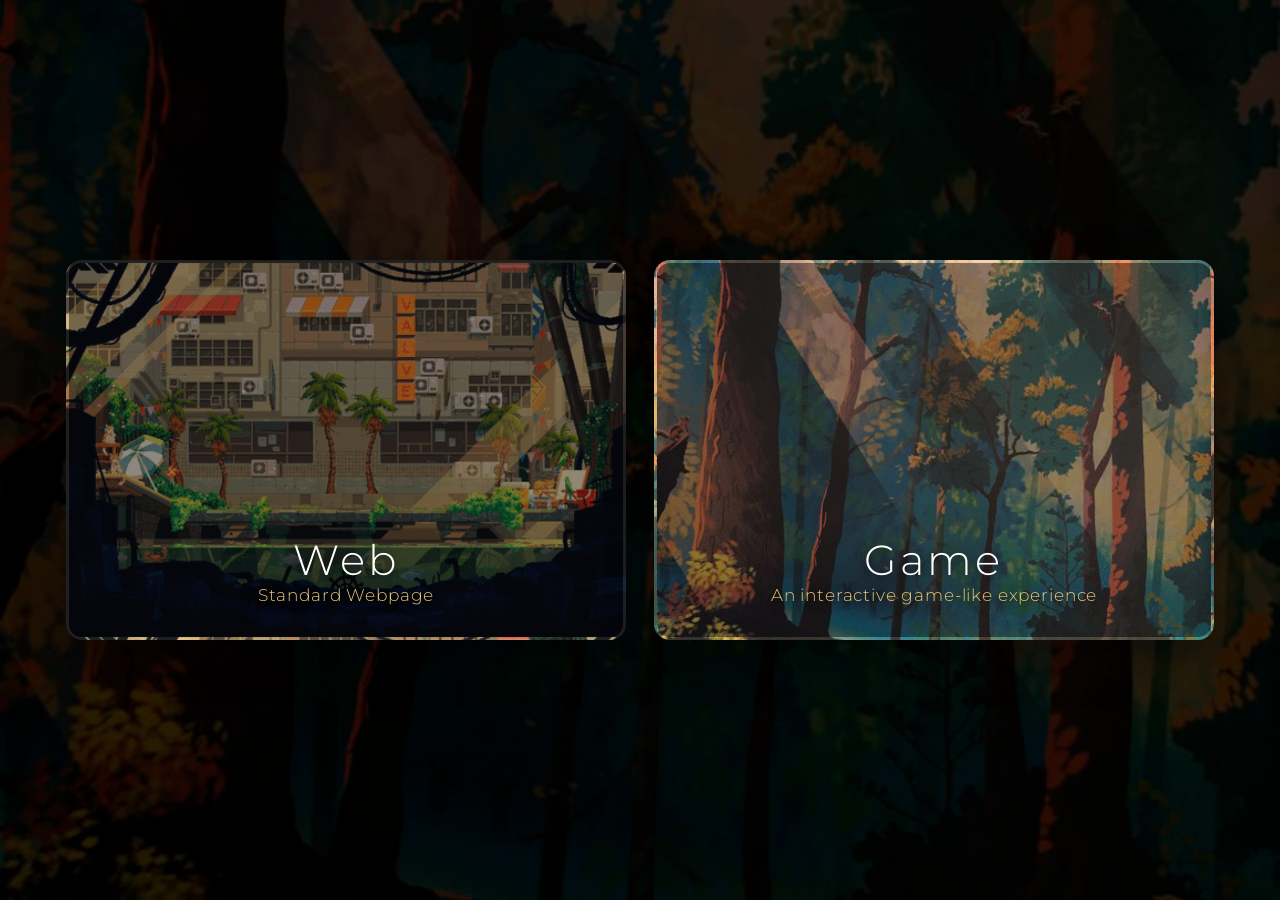
==== index.html @ b066741c "Polish pass: mouse parallax, elegant fonts, expanded skills, portfolio artworks, wide fullscreen gam" ====
<!DOCTYPE html>
<html lang="en">
<head>
	<meta charset="UTF-8" />
	<meta name="viewport" content="width=device-width, initial-scale=1">
	<title>Shoganai — Choose your experience</title>
	<meta name="description" content="Shoganai's portfolio. Choose your experience: classic web or interactive game." />
	<link rel="preconnect" href="https://fonts.googleapis.com">
	<link rel="preconnect" href="https://fonts.gstatic.com" crossorigin>
	<link href="https://fonts.googleapis.com/css2?family=Montserrat:ital,wght@0,100..900;1,100..900&display=swap" rel="stylesheet">
	<link rel="stylesheet" href="style.css">
</head>
<body>
	<section class="selection">
		<div class="row">
			<a class="nav-link" href="web/index.html" aria-label="Go to the web experience">
				<div class="column column-web">
					<h2 class="title">Web</h2>
					<p class="subtitle">Standard Webpage</p>
				</div>
			</a>
			<a class="nav-link" href="game/index.html" aria-label="Go to the game experience">
				<div class="column column-game">
					<h2 class="title">Game</h2>
					<p class="subtitle">An interactive game-like experience</p>
				</div>
			</a>
		</div>
	</section>
</body>
</html>
---- style.css ----
* {
    margin: 0;
    padding: 0;
    box-sizing: border-box;
    font-family: "Montserrat", sans-serif;
    font-optical-sizing: auto;
}

html,
body {
    min-height: 100%;
}

body {
    background: #171825 url('web/images/bg.png') no-repeat center center / cover fixed;
    color: #eef0ff;
}

/* ---------- Experience selector ---------- */
.selection {
    min-height: 100vh;
    display: flex;
    align-items: center;
    justify-content: center;
    padding: 1.5rem;
}

.selection .row {
    display: flex;
    flex-wrap: wrap;
    justify-content: center;
    gap: 1.75rem;
    max-width: 1200px;
    width: 100%;
}

.nav-link {
    text-decoration: none;
    display: block;
    flex: 1 1 320px;
    max-width: 560px;
}

.column {
    position: relative;
    width: 100%;
    min-height: 380px;
    border-radius: 16px;
    background-size: cover;
    background-position: center;
    display: flex;
    flex-direction: column;
    align-items: center;
    justify-content: flex-end;
    padding: 1.5rem 2rem 2rem;
    overflow: hidden;
    border: 3px solid rgba(255, 255, 255, 0.12);
    box-shadow: 0 18px 45px rgba(0, 0, 0, 0.45);
    transition: transform 0.35s ease, box-shadow 0.35s ease, border-color 0.35s ease;
}

.column::before {
    content: "";
    position: absolute;
    inset: 0;
    background: rgba(12, 14, 26, 0.45);
    transition: background 0.35s ease;
    pointer-events: none;
}

.column:hover {
    transform: translateY(-10px) scale(1.02);
    box-shadow: 0 28px 60px rgba(0, 0, 0, 0.65);
    border-color: rgba(255, 255, 255, 0.35);
}

.column:hover::before {
    background: rgba(12, 14, 26, 0.25);
}

/* Web card */
.row > .nav-link:nth-child(1) .column {
    background-image: url('web/images/bg1_0.png');
}

.row > .nav-link:nth-child(1) .column:hover {
    background-image: url('web/images/bg1_1.gif');
}

/* Game card */
.row > .nav-link:nth-child(2) .column {
    background-image: url('web/images/bg2_0.gif');
}

.row > .nav-link:nth-child(2) .column:hover {
    background-image: url('web/images/bg2_1.gif');
}

.title,
.subtitle {
    position: relative;
    z-index: 1;
    text-shadow: 0 3px 12px rgba(0, 0, 0, 0.75);
}

.title {
    font-size: 2.6rem;
    font-weight: 300;
    letter-spacing: 0.08em;
    color: #ffffff;
}

.subtitle {
    font-size: 1.05rem;
    font-weight: 300;
    letter-spacing: 0.05em;
    color: #f3d07c;
    opacity: 0.95;
}

@media screen and (max-width: 900px) {
    .column {
        min-height: 300px;
    }

    .title {
        font-size: 2rem;
    }
}
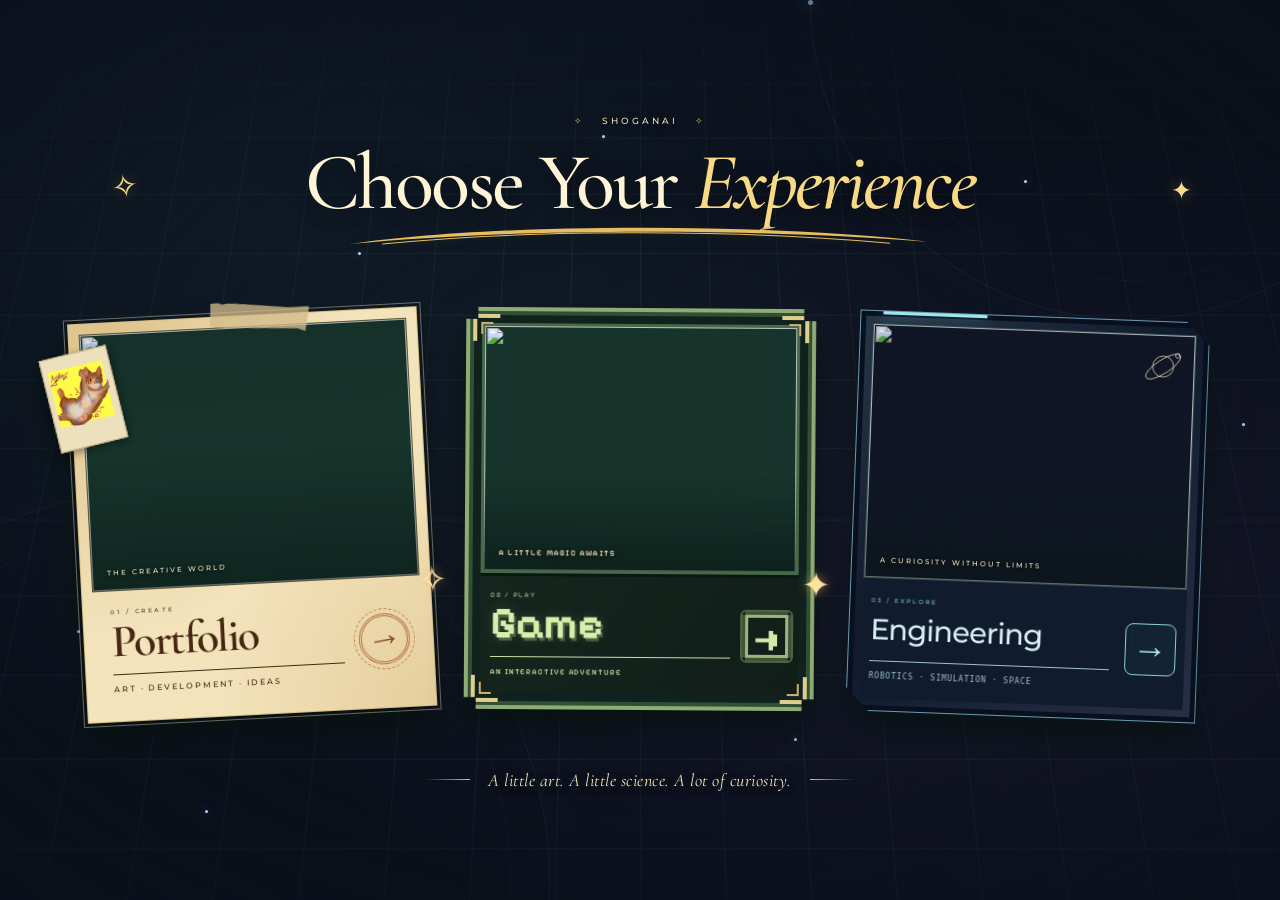
==== commit fc865080: "engineering and music added" ====
--- a/index.html
+++ b/index.html
@@ -1,31 +1,580 @@
-<!DOCTYPE html>
+<!doctype html>
+
 <html lang="en">
+
 <head>
-	<meta charset="UTF-8" />
-	<meta name="viewport" content="width=device-width, initial-scale=1">
-	<title>Shoganai — Choose your experience</title>
-	<meta name="description" content="Shoganai's portfolio. Choose your experience: classic web or interactive game." />
-	<link rel="preconnect" href="https://fonts.googleapis.com">
-	<link rel="preconnect" href="https://fonts.gstatic.com" crossorigin>
-	<link href="https://fonts.googleapis.com/css2?family=Montserrat:ital,wght@0,100..900;1,100..900&display=swap" rel="stylesheet">
-	<link rel="stylesheet" href="style.css">
+
+    <meta charset="utf-8">
+
+    <meta
+        name="viewport"
+        content="width=device-width, initial-scale=1"
+    >
+
+    <meta
+        name="theme-color"
+        content="#0b101b"
+    >
+
+    <title>
+        Shoganai — Choose Your Experience
+    </title>
+
+    <meta
+        name="description"
+        content="Three worlds, one creator. Explore María Soriano's art portfolio, play her interactive adventure, or discover engineering, robotics and space systems."
+    >
+
+
+    <!-- =====================================================
+         FONTS
+    ====================================================== -->
+
+    <link
+        rel="preconnect"
+        href="https://fonts.googleapis.com"
+    >
+
+    <link
+        rel="preconnect"
+        href="https://fonts.gstatic.com"
+        crossorigin
+    >
+
+    <link
+        href="https://fonts.googleapis.com/css2?family=Cormorant+Garamond:ital,wght@0,500;0,600;1,500;1,600&family=Montserrat:wght@400;500;600&family=Pixelify+Sans:wght@400;500;600;700&display=swap"
+        rel="stylesheet"
+    >
+
+
+    <!-- =====================================================
+         CSS
+    ====================================================== -->
+
+    <link
+        rel="stylesheet"
+        href="style.css"
+    >
+
 </head>
+
+
 <body>
-	<section class="selection">
-		<div class="row">
-			<a class="nav-link" href="web/index.html" aria-label="Go to the web experience">
-				<div class="column column-web">
-					<h2 class="title">Web</h2>
-					<p class="subtitle">Standard Webpage</p>
-				</div>
-			</a>
-			<a class="nav-link" href="game/index.html" aria-label="Go to the game experience">
-				<div class="column column-game">
-					<h2 class="title">Game</h2>
-					<p class="subtitle">An interactive game-like experience</p>
-				</div>
-			</a>
-		</div>
-	</section>
+
+
+    <main class="choice-page">
+
+
+        <!-- =================================================
+             TECH BACKGROUND
+        ================================================== -->
+
+        <div
+            class="tech-backdrop"
+            aria-hidden="true"
+        >
+
+            <div class="ambient-orbit orbit-one"></div>
+
+            <div class="ambient-orbit orbit-two"></div>
+
+
+            <div class="grid-signals">
+
+                <i></i>
+                <i></i>
+                <i></i>
+                <i></i>
+                <i></i>
+                <i></i>
+
+            </div>
+
+        </div>
+
+
+        <!-- =================================================
+             FIREFLIES
+        ================================================== -->
+
+        <div
+            class="fireflies"
+            aria-hidden="true"
+        >
+
+            <i></i>
+            <i></i>
+            <i></i>
+            <i></i>
+            <i></i>
+            <i></i>
+            <i></i>
+            <i></i>
+
+        </div>
+
+
+        <!-- =================================================
+             HEADER
+        ================================================== -->
+
+        <header class="choice-heading">
+
+
+            <p class="creator">
+
+                <span>✧</span>
+
+                SHOGANAI
+
+                <span>✧</span>
+
+            </p>
+
+
+            <h1>
+
+                Choose Your
+
+                <em>
+                    Experience
+                </em>
+
+            </h1>
+
+
+            <svg
+                class="title-flourish"
+                viewBox="0 0 760 32"
+                aria-hidden="true"
+            >
+
+                <path
+                    d="M8 27C176 1 530-2 748 24C506 5 196 8 8 27Z"
+                    fill="currentColor"
+                />
+
+                <path
+                    d="M50 27C225 9 492 7 700 26"
+                    fill="none"
+                    stroke="currentColor"
+                    stroke-width="1.3"
+                />
+
+            </svg>
+
+
+            <span
+                class="heading-star star-left"
+                aria-hidden="true"
+            >
+                ✧
+            </span>
+
+
+            <span
+                class="heading-star star-right"
+                aria-hidden="true"
+            >
+                ✦
+            </span>
+
+
+        </header>
+
+
+        <!-- =================================================
+             EXPERIENCES
+        ================================================== -->
+
+        <nav
+            class="experiences"
+            aria-label="Choose your experience"
+        >
+
+
+            <!-- =============================================
+                 PORTFOLIO
+            ============================================== -->
+
+            <a
+                class="experience portfolio-card"
+                href="web/index.html"
+                aria-labelledby="portfolio-title"
+                aria-describedby="portfolio-description"
+            >
+
+
+                <span
+                    class="tape"
+                    aria-hidden="true"
+                ></span>
+
+
+                <div class="card-frame">
+
+
+                    <div class="card-art">
+
+                        <img
+                            src="assets/landing/portfolio.png"
+                            width="960"
+                            height="540"
+                            alt=""
+                            fetchpriority="high"
+                            decoding="async"
+                        >
+
+                        <span
+                            class="art-label"
+                            aria-hidden="true"
+                        >
+                            THE CREATIVE WORLD
+                        </span>
+
+                    </div>
+
+
+                    <div class="card-caption">
+
+
+                        <div class="caption-copy">
+
+                            <span class="chapter">
+                                01 / CREATE
+                            </span>
+
+                            <h2 id="portfolio-title">
+                                Portfolio
+                            </h2>
+
+                            <p id="portfolio-description">
+                                Art · Development · Ideas
+                            </p>
+
+                        </div>
+
+
+                        <span
+                            class="card-arrow"
+                            aria-hidden="true"
+                        >
+                            →
+                        </span>
+
+
+                    </div>
+
+
+                </div>
+
+
+                <span
+                    class="postcard"
+                    aria-hidden="true"
+                >
+
+                    <img
+                        src="assets/landing/logo.png"
+                        alt=""
+                        width="80"
+                        height="80"
+                    >
+
+                </span>
+
+
+                <span
+                    class="card-sparkle"
+                    aria-hidden="true"
+                >
+                    ✧
+                </span>
+
+
+            </a>
+
+
+            <!-- =============================================
+                 GAME
+            ============================================== -->
+
+            <a
+                class="experience game-card"
+                href="game/index.html"
+                aria-labelledby="game-title"
+                aria-describedby="game-description"
+            >
+
+
+                <div class="card-frame">
+
+
+                    <div class="card-art">
+
+                        <img
+                            src="assets/landing/game.png"
+                            width="960"
+                            height="640"
+                            alt=""
+                            decoding="async"
+                        >
+
+                        <span
+                            class="art-label"
+                            aria-hidden="true"
+                        >
+                            A LITTLE MAGIC AWAITS
+                        </span>
+
+                    </div>
+
+
+                    <div class="card-caption">
+
+
+                        <div class="caption-copy">
+
+                            <span class="chapter">
+                                02 / PLAY
+                            </span>
+
+                            <h2 id="game-title">
+                                Game
+                            </h2>
+
+                            <p id="game-description">
+                                An interactive adventure
+                            </p>
+
+                        </div>
+
+
+                        <span
+                            class="card-arrow"
+                            aria-hidden="true"
+                        >
+                            →
+                        </span>
+
+
+                    </div>
+
+
+                    <i
+                        class="pixel-corner corner-tl"
+                        aria-hidden="true"
+                    ></i>
+
+                    <i
+                        class="pixel-corner corner-tr"
+                        aria-hidden="true"
+                    ></i>
+
+                    <i
+                        class="pixel-corner corner-bl"
+                        aria-hidden="true"
+                    ></i>
+
+                    <i
+                        class="pixel-corner corner-br"
+                        aria-hidden="true"
+                    ></i>
+
+
+                </div>
+
+
+                <span
+                    class="leaf-sprig sprig-top"
+                    aria-hidden="true"
+                >
+
+                    <i></i>
+                    <i></i>
+                    <i></i>
+                    <i></i>
+                    <i></i>
+
+                </span>
+
+
+                <span
+                    class="leaf-sprig sprig-bottom"
+                    aria-hidden="true"
+                >
+
+                    <i></i>
+                    <i></i>
+                    <i></i>
+
+                </span>
+
+
+                <span
+                    class="card-sparkle"
+                    aria-hidden="true"
+                >
+                    ✦
+                </span>
+
+
+            </a>
+
+
+            <!-- =============================================
+                 ENGINEERING
+            ============================================== -->
+
+            <a
+                class="experience engineering-card"
+                href="engineering/index.html"
+                aria-labelledby="engineering-title"
+                aria-describedby="engineering-description"
+            >
+
+
+                <div class="card-frame">
+
+
+                    <div class="card-art">
+
+
+                        <img
+                            src="assets/landing/engineering.png"
+                            width="960"
+                            height="640"
+                            alt=""
+                            decoding="async"
+                        >
+
+
+                        <span
+                            class="art-label"
+                            aria-hidden="true"
+                        >
+                            A CURIOSITY WITHOUT LIMITS
+                        </span>
+
+
+                        <svg
+                            class="orbit-emblem"
+                            viewBox="0 0 60 60"
+                            aria-hidden="true"
+                        >
+
+                            <circle
+                                cx="30"
+                                cy="30"
+                                r="14"
+                            />
+
+                            <ellipse
+                                cx="30"
+                                cy="30"
+                                rx="27"
+                                ry="9"
+                                transform="rotate(-35 30 30)"
+                            />
+
+                            <circle
+                                cx="49"
+                                cy="15"
+                                r="3"
+                            />
+
+                        </svg>
+
+
+                    </div>
+
+
+                    <div class="card-caption">
+
+
+                        <div class="caption-copy">
+
+                            <span class="chapter">
+                                03 / EXPLORE
+                            </span>
+
+                            <h2 id="engineering-title">
+                                Engineering
+                            </h2>
+
+                            <p id="engineering-description">
+                                Robotics · Simulation · Space
+                            </p>
+
+                        </div>
+
+
+                        <span
+                            class="card-arrow"
+                            aria-hidden="true"
+                        >
+                            →
+                        </span>
+
+
+                    </div>
+
+
+                </div>
+
+
+                <span
+                    class="engineering-pin"
+                    aria-hidden="true"
+                >
+                    ✧
+                </span>
+
+
+                <span
+                    class="card-sparkle"
+                    aria-hidden="true"
+                >
+                    ✦
+                </span>
+
+
+            </a>
+
+
+        </nav>
+
+
+        <!-- =================================================
+             FOOTER
+        ================================================== -->
+
+        <footer class="choice-footer">
+
+
+            <span
+                class="footer-line"
+                aria-hidden="true"
+            ></span>
+
+
+            <p>
+                A little art. A little science. A lot of curiosity.
+            </p>
+
+
+            <span
+                class="footer-line"
+                aria-hidden="true"
+            ></span>
+
+
+        </footer>
+
+
+    </main>
+
+
 </body>
+
 </html>
--- a/style.css
+++ b/style.css
@@ -1,129 +1,3544 @@
+/* =====================================================
+   SHOGANAI — LANDING PAGE
+===================================================== */
+
+
+/* =====================================================
+   VARIABLES
+===================================================== */
+
+:root {
+
+    color-scheme:
+        dark;
+
+    --ivory:
+        #fff4d6;
+
+    --gold:
+        #efd080;
+
+    --serif:
+        "Cormorant Garamond",
+        Georgia,
+        serif;
+
+    --sans:
+        "Montserrat",
+        Arial,
+        sans-serif;
+
+    --pixel:
+        "Pixelify Sans",
+        monospace;
+
+}
+
+
+/* =====================================================
+   RESET
+===================================================== */
+
 * {
-    margin: 0;
-    padding: 0;
-    box-sizing: border-box;
-    font-family: "Montserrat", sans-serif;
-    font-optical-sizing: auto;
-}
+    box-sizing:
+        border-box;
+}
+
 
 html,
 body {
-    min-height: 100%;
-}
+    margin:
+        0;
+
+    min-height:
+        100%;
+}
+
 
 body {
-    background: #171825 url('web/images/bg.png') no-repeat center center / cover fixed;
-    color: #eef0ff;
-}
-
-/* ---------- Experience selector ---------- */
-.selection {
-    min-height: 100vh;
-    display: flex;
-    align-items: center;
-    justify-content: center;
-    padding: 1.5rem;
-}
-
-.selection .row {
-    display: flex;
-    flex-wrap: wrap;
-    justify-content: center;
-    gap: 1.75rem;
-    max-width: 1200px;
-    width: 100%;
-}
-
-.nav-link {
-    text-decoration: none;
-    display: block;
-    flex: 1 1 320px;
-    max-width: 560px;
-}
-
-.column {
-    position: relative;
-    width: 100%;
-    min-height: 380px;
-    border-radius: 16px;
-    background-size: cover;
-    background-position: center;
-    display: flex;
-    flex-direction: column;
-    align-items: center;
-    justify-content: flex-end;
-    padding: 1.5rem 2rem 2rem;
-    overflow: hidden;
-    border: 3px solid rgba(255, 255, 255, 0.12);
-    box-shadow: 0 18px 45px rgba(0, 0, 0, 0.45);
-    transition: transform 0.35s ease, box-shadow 0.35s ease, border-color 0.35s ease;
-}
-
-.column::before {
-    content: "";
-    position: absolute;
-    inset: 0;
-    background: rgba(12, 14, 26, 0.45);
-    transition: background 0.35s ease;
-    pointer-events: none;
-}
-
-.column:hover {
-    transform: translateY(-10px) scale(1.02);
-    box-shadow: 0 28px 60px rgba(0, 0, 0, 0.65);
-    border-color: rgba(255, 255, 255, 0.35);
-}
-
-.column:hover::before {
-    background: rgba(12, 14, 26, 0.25);
-}
-
-/* Web card */
-.row > .nav-link:nth-child(1) .column {
-    background-image: url('web/images/bg1_0.png');
-}
-
-.row > .nav-link:nth-child(1) .column:hover {
-    background-image: url('web/images/bg1_1.gif');
-}
-
-/* Game card */
-.row > .nav-link:nth-child(2) .column {
-    background-image: url('web/images/bg2_0.gif');
-}
-
-.row > .nav-link:nth-child(2) .column:hover {
-    background-image: url('web/images/bg2_1.gif');
-}
-
-.title,
-.subtitle {
-    position: relative;
-    z-index: 1;
-    text-shadow: 0 3px 12px rgba(0, 0, 0, 0.75);
-}
-
-.title {
-    font-size: 2.6rem;
-    font-weight: 300;
-    letter-spacing: 0.08em;
-    color: #ffffff;
-}
-
-.subtitle {
-    font-size: 1.05rem;
-    font-weight: 300;
-    letter-spacing: 0.05em;
-    color: #f3d07c;
-    opacity: 0.95;
-}
-
-@media screen and (max-width: 900px) {
-    .column {
-        min-height: 300px;
-    }
-
-    .title {
-        font-size: 2rem;
-    }
+
+    color:
+        var(--ivory);
+
+    font-family:
+        var(--sans);
+
+    background:
+        #0b101b;
+
+}
+
+
+a {
+
+    color:
+        inherit;
+
+    text-decoration:
+        none;
+
+    -webkit-tap-highlight-color:
+        transparent;
+
+}
+
+
+/* =====================================================
+   MAIN PAGE
+===================================================== */
+
+.choice-page {
+
+    position:
+        relative;
+
+    min-height:
+        100svh;
+
+    isolation:
+        isolate;
+
+    overflow:
+        hidden;
+
+
+    display:
+        flex;
+
+    flex-direction:
+        column;
+
+    align-items:
+        center;
+
+    justify-content:
+        center;
+
+
+    padding:
+        36px
+        6vw
+        30px;
+
+}
+
+
+/* =====================================================
+   HEADING
+===================================================== */
+
+.choice-heading {
+
+    position:
+        relative;
+
+    width:
+        100%;
+
+    max-width:
+        1240px;
+
+
+    text-align:
+        center;
+
+
+    margin-bottom:
+        45px;
+
+
+    text-shadow:
+        0 3px 22px
+        #0005;
+
+}
+
+
+/* =====================================================
+   CREATOR
+===================================================== */
+
+.creator {
+
+    font-size:
+        9px;
+
+    font-weight:
+        500;
+
+    letter-spacing:
+        3px;
+
+
+    color:
+        #efdeb3;
+
+
+    margin:
+        0
+        0
+        15px;
+
+}
+
+
+.creator span {
+
+    display:
+        inline-block;
+
+
+    padding-inline:
+        12px;
+
+
+    color:
+        #e6b65c;
+
+}
+
+
+/* =====================================================
+   MAIN TITLE
+===================================================== */
+
+h1 {
+
+    font:
+        500
+        clamp(
+            48px,
+            6.3vw,
+            100px
+        )
+        / 1.03
+        var(--serif);
+
+
+    letter-spacing:
+        -2.6px;
+
+
+    margin:
+        0;
+
+}
+
+
+h1 em {
+
+    font-weight:
+        500;
+
+
+    color:
+        #f8d984;
+
+}
+
+
+/* =====================================================
+   TITLE FLOURISH
+===================================================== */
+
+.title-flourish {
+
+    display:
+        block;
+
+
+    width:
+        min(
+            630px,
+            67%
+        );
+
+
+    height:
+        25px;
+
+
+    margin:
+        -1px
+        auto
+        5px;
+
+
+    color:
+        #e8bc62;
+
+
+    filter:
+        drop-shadow(
+            0 2px 3px
+            #15201c
+        );
+
+}
+
+
+/* =====================================================
+   HEADING STARS
+===================================================== */
+
+.heading-star {
+
+    position:
+        absolute;
+
+
+    color:
+        #f8dc8d;
+
+
+    text-shadow:
+        0 0 15px
+        #e2b34666;
+
+}
+
+
+.star-left {
+
+    left:
+        3%;
+
+    top:
+        37%;
+
+
+    font-size:
+        32px;
+
+
+    transform:
+        rotate(-12deg);
+
+}
+
+
+.star-right {
+
+    right:
+        1%;
+
+    top:
+        43%;
+
+
+    font-size:
+        25px;
+
+}
+
+
+/* =====================================================
+   EXPERIENCES GRID
+===================================================== */
+
+.experiences {
+
+    width:
+        100%;
+
+    max-width:
+        1350px;
+
+
+    display:
+        grid;
+
+
+    grid-template-columns:
+        repeat(
+            3,
+            minmax(0, 1fr)
+        );
+
+
+    gap:
+        clamp(
+            25px,
+            3vw,
+            48px
+        );
+
+
+    align-items:
+        center;
+
+
+    padding:
+        12px
+        0
+        22px;
+
+}
+
+
+/* =====================================================
+   GENERIC EXPERIENCE CARD
+===================================================== */
+
+.experience {
+
+    position:
+        relative;
+
+
+    display:
+        block;
+
+
+    min-width:
+        0;
+
+
+    filter:
+        drop-shadow(
+            0 17px 16px
+            #06110ed9
+        );
+
+
+    transition:
+        transform .35s ease,
+        filter .35s ease;
+
+}
+
+
+.card-frame {
+
+    position:
+        relative;
+
+
+    padding:
+        10px;
+
+}
+
+
+.card-art {
+
+    position:
+        relative;
+
+
+    overflow:
+        hidden;
+
+
+    aspect-ratio:
+        1.27;
+
+
+    background:
+        #17352c;
+
+}
+
+
+.card-art > img {
+
+    display:
+        block;
+
+
+    width:
+        100%;
+
+    height:
+        100%;
+
+
+    object-fit:
+        cover;
+
+
+    transition:
+        transform
+        .7s
+        cubic-bezier(
+            .2,
+            .65,
+            .3,
+            1
+        ),
+
+        filter
+        .4s;
+
+}
+
+
+.card-art::after {
+
+    content:
+        "";
+
+
+    position:
+        absolute;
+
+
+    inset:
+        0;
+
+
+    pointer-events:
+        none;
+
+
+    background:
+        linear-gradient(
+            180deg,
+            #06121420,
+            transparent 45%,
+            #08151380
+        );
+
+}
+
+
+/* =====================================================
+   IMAGE LABEL
+===================================================== */
+
+.art-label {
+
+    position:
+        absolute;
+
+
+    bottom:
+        13px;
+
+    left:
+        15px;
+
+
+    z-index:
+        1;
+
+
+    color:
+        #fff1ca;
+
+
+    font:
+        500
+        7px
+        var(--sans);
+
+
+    letter-spacing:
+        2px;
+
+
+    text-shadow:
+        0 1px 4px
+        #000;
+
+}
+
+
+/* =====================================================
+   CARD CAPTION
+===================================================== */
+
+.card-caption {
+
+    min-height:
+        120px;
+
+
+    display:
+        flex;
+
+
+    align-items:
+        center;
+
+    justify-content:
+        space-between;
+
+
+    gap:
+        8px;
+
+
+    padding:
+        16px
+        13px
+        14px;
+
+}
+
+
+.caption-copy {
+
+    flex:
+        1;
+
+
+    min-width:
+        0;
+
+}
+
+
+.chapter {
+
+    display:
+        block;
+
+
+    font-size:
+        6px;
+
+
+    font-weight:
+        600;
+
+
+    letter-spacing:
+        2.5px;
+
+
+    opacity:
+        .72;
+
+
+    margin-bottom:
+        2px;
+
+}
+
+
+h2 {
+
+    font:
+        600
+        clamp(
+            34px,
+            3.6vw,
+            57px
+        )
+        / 1.03
+        var(--serif);
+
+
+    letter-spacing:
+        -1.6px;
+
+
+    margin:
+        0
+        0
+        9px;
+
+}
+
+
+.card-caption p {
+
+    margin:
+        0;
+
+
+    padding-top:
+        9px;
+
+
+    border-top:
+        1px solid
+        currentColor;
+
+
+    font-size:
+        clamp(
+            6px,
+            .59vw,
+            9px
+        );
+
+
+    font-weight:
+        500;
+
+
+    letter-spacing:
+        1.9px;
+
+
+    line-height:
+        1.6;
+
+
+    text-transform:
+        uppercase;
+
+}
+
+
+/* =====================================================
+   ARROW
+===================================================== */
+
+.card-arrow {
+
+    flex-shrink:
+        0;
+
+
+    width:
+        clamp(
+            38px,
+            4vw,
+            59px
+        );
+
+
+    height:
+        clamp(
+            38px,
+            4vw,
+            59px
+        );
+
+
+    display:
+        grid;
+
+
+    place-items:
+        center;
+
+
+    border:
+        1px solid
+        currentColor;
+
+
+    border-radius:
+        50%;
+
+
+    font:
+        400
+        35px
+        / 1
+        Georgia,
+        serif;
+
+
+    margin-left:
+        7px;
+
+
+    transition:
+        transform .3s ease,
+        background .3s ease;
+
+}
+
+
+/* =====================================================
+   PORTFOLIO CARD
+===================================================== */
+
+.portfolio-card {
+
+    color:
+        #462713;
+
+
+    transform:
+        rotate(-3deg)
+        translateY(4px);
+
+}
+
+
+.portfolio-card
+.card-frame {
+
+    background:
+
+        radial-gradient(
+            ellipse at 10% 5%,
+            #bc8e4166,
+            transparent 55%
+        ),
+
+        radial-gradient(
+            ellipse at 100% 100%,
+            #bc8e4140,
+            transparent 45%
+        ),
+
+        repeating-linear-gradient(
+            27deg,
+            #bd98640b 0 1px,
+            transparent 1px 4px
+        ),
+
+        #f4e4bc;
+
+
+    border:
+        1px solid
+        #d7bc83;
+
+
+    outline:
+        1px solid
+        #f8e8c266;
+
+
+    outline-offset:
+        3px;
+
+}
+
+
+.portfolio-card
+.card-art {
+
+    border:
+        1px solid
+        #a1804677;
+
+}
+
+
+.portfolio-card
+.card-caption {
+
+    padding-left:
+        17px;
+
+}
+
+
+.portfolio-card
+.card-arrow {
+
+    border:
+        3px double
+        #b6753f;
+
+
+    color:
+        #8b4f24;
+
+
+    outline:
+        1px dashed
+        #b57f4d;
+
+
+    outline-offset:
+        4px;
+
+
+    transform:
+        rotate(-8deg);
+
+}
+
+
+/* =====================================================
+   PORTFOLIO TAPE
+===================================================== */
+
+.tape {
+
+    position:
+        absolute;
+
+
+    width:
+        99px;
+
+
+    height:
+        25px;
+
+
+    top:
+        -10px;
+
+    left:
+        41%;
+
+
+    background:
+        #d4bc8ac2;
+
+
+    z-index:
+        2;
+
+
+    transform:
+        rotate(5deg);
+
+
+    clip-path:
+        polygon(
+            0 5%,
+            8% 0,
+            12% 7%,
+            18% 0,
+            80% 7%,
+            100% 0,
+            97% 100%,
+            89% 91%,
+            7% 100%,
+            0 91%
+        );
+
+
+    box-shadow:
+        0 2px 3px
+        #0002;
+
+}
+
+
+/* =====================================================
+   POSTCARD
+===================================================== */
+
+.postcard {
+
+    position:
+        absolute;
+
+
+    left:
+        -22px;
+
+    top:
+        28px;
+
+
+    width:
+        69px;
+
+    height:
+        95px;
+
+
+    padding:
+        5px
+        5px
+        15px;
+
+
+    background:
+        #ede0bd;
+
+
+    border:
+        1px solid
+        #c6b28c;
+
+
+    box-shadow:
+        2px 3px 8px
+        #0006;
+
+
+    transform:
+        rotate(-11deg);
+
+
+    z-index:
+        2;
+
+}
+
+
+.postcard img {
+
+    display:
+        block;
+
+
+    width:
+        100%;
+
+    height:
+        100%;
+
+
+    object-fit:
+        cover;
+
+}
+
+
+/* =====================================================
+   GENERIC SPARKLE
+===================================================== */
+
+.card-sparkle {
+
+    position:
+        absolute;
+
+
+    right:
+        -16px;
+
+    bottom:
+        105px;
+
+
+    color:
+        #ffe4a1;
+
+
+    font-size:
+        35px;
+
+
+    text-shadow:
+        0 0 12px
+        #e9b05faa;
+
+
+    pointer-events:
+        none;
+
+}
+
+
+/* =====================================================
+   GAME CARD
+===================================================== */
+
+.game-card {
+
+    color:
+        #c9dea0;
+
+
+    /*
+       Keeping Game more upright so the three cards
+       don't all have the same physical-paper feeling.
+    */
+
+    transform:
+        rotate(.4deg)
+        translateY(-2px);
+
+}
+
+
+.game-card
+.card-frame {
+
+    padding:
+        12px;
+
+
+    border:
+        4px solid
+        #8fac74;
+
+
+    outline:
+        none;
+
+
+    background:
+        #10221e;
+
+
+    box-shadow:
+
+        inset
+        0 0 0 4px
+        #304f35,
+
+        0 0 0 4px
+        #0b1513;
+
+
+    clip-path:
+        polygon(
+            0 12px,
+            12px 12px,
+            12px 0,
+
+            calc(100% - 12px) 0,
+            calc(100% - 12px) 12px,
+
+            100% 12px,
+
+            100% calc(100% - 12px),
+
+            calc(100% - 12px)
+            calc(100% - 12px),
+
+            calc(100% - 12px)
+            100%,
+
+            12px 100%,
+
+            12px calc(100% - 12px),
+
+            0 calc(100% - 12px)
+        );
+
+}
+
+
+.game-card
+.card-art {
+
+    border:
+        3px solid
+        #466947;
+
+
+    box-shadow:
+        0 3px
+        #0b1713;
+
+}
+
+
+.game-card
+.card-art::after {
+
+    background:
+
+        repeating-linear-gradient(
+            transparent 0 3px,
+            #07130e17 3px 4px
+        ),
+
+        linear-gradient(
+            transparent 60%,
+            #08151399
+        );
+
+}
+
+
+.game-card
+.card-caption {
+
+    padding-inline:
+        10px;
+
+
+    background:
+        linear-gradient(
+            120deg,
+            #15261e,
+            #111d19
+        );
+
+}
+
+
+/* =====================================================
+   GAME — NEW FONT
+===================================================== */
+
+.game-card h2 {
+
+    font-family:
+        var(--pixel);
+
+
+    font-size:
+        clamp(
+            31px,
+            3.45vw,
+            49px
+        );
+
+
+    font-weight:
+        600;
+
+
+    line-height:
+        1;
+
+
+    letter-spacing:
+        -.8px;
+
+
+    color:
+        #d8efac;
+
+
+    text-shadow:
+        2px 3px 0
+        #486344,
+
+        0 0 12px
+        #8fac7440;
+
+
+    margin:
+        2px
+        0
+        10px;
+
+}
+
+
+.game-card
+.chapter {
+
+    font-family:
+        var(--pixel);
+
+
+    font-size:
+        7px;
+
+
+    font-weight:
+        600;
+
+
+    letter-spacing:
+        1.7px;
+
+}
+
+
+.game-card
+.card-caption p {
+
+    font-family:
+        var(--pixel);
+
+
+    font-size:
+        clamp(
+            7px,
+            .62vw,
+            9px
+        );
+
+
+    font-weight:
+        500;
+
+
+    letter-spacing:
+        .9px;
+
+
+    line-height:
+        1.45;
+
+}
+
+
+.game-card
+.art-label {
+
+    font-family:
+        var(--pixel);
+
+
+    font-size:
+        8px;
+
+
+    font-weight:
+        500;
+
+
+    letter-spacing:
+        1.2px;
+
+}
+
+
+/* =====================================================
+   GAME ARROW
+===================================================== */
+
+.game-card
+.card-arrow {
+
+    width:
+        43px;
+
+    height:
+        43px;
+
+
+    border-radius:
+        1px;
+
+
+    border:
+        3px solid
+        #9bb678;
+
+
+    outline:
+        2px solid
+        #4a6540;
+
+
+    outline-offset:
+        3px;
+
+
+    box-shadow:
+
+        4px 0
+        #9bb67855,
+
+        -4px 0
+        #9bb67855,
+
+        0 4px
+        #9bb67855,
+
+        0 -4px
+        #9bb67855;
+
+
+    color:
+        #d4e9a9;
+
+
+    font-size:
+        0;
+
+}
+
+
+.game-card
+.card-arrow::after {
+
+    content:
+        "";
+
+
+    width:
+        22px;
+
+
+    height:
+        20px;
+
+
+    background:
+        #d4e9a9;
+
+
+    clip-path:
+        polygon(
+            0 40%,
+            60% 40%,
+            60% 0,
+            80% 0,
+            80% 20%,
+            100% 20%,
+            100% 80%,
+            80% 80%,
+            80% 100%,
+            60% 100%,
+            60% 60%,
+            0 60%
+        );
+
+}
+
+
+/* =====================================================
+   PIXEL CORNERS
+===================================================== */
+
+.pixel-corner {
+
+    position:
+        absolute;
+
+
+    width:
+        27px;
+
+    height:
+        27px;
+
+
+    border-top:
+        4px solid
+        #e0cf8c;
+
+
+    border-left:
+        4px solid
+        #e0cf8c;
+
+
+    pointer-events:
+        none;
+
+}
+
+
+.pixel-corner::after {
+
+    content:
+        "";
+
+
+    position:
+        absolute;
+
+
+    top:
+        4px;
+
+    left:
+        4px;
+
+
+    width:
+        10px;
+
+    height:
+        10px;
+
+
+    border-top:
+        2px solid
+        #d0af72;
+
+
+    border-left:
+        2px solid
+        #d0af72;
+
+}
+
+
+.corner-tl {
+
+    top:
+        3px;
+
+    left:
+        3px;
+
+}
+
+
+.corner-tr {
+
+    top:
+        3px;
+
+    right:
+        3px;
+
+
+    transform:
+        rotate(90deg);
+
+}
+
+
+.corner-bl {
+
+    bottom:
+        3px;
+
+    left:
+        3px;
+
+
+    transform:
+        rotate(-90deg);
+
+}
+
+
+.corner-br {
+
+    bottom:
+        3px;
+
+    right:
+        3px;
+
+
+    transform:
+        rotate(180deg);
+
+}
+
+
+/* =====================================================
+   GAME DECORATIVE SPRIGS
+===================================================== */
+
+.game-card
+.leaf-sprig {
+
+    display:
+        none;
+
+}
+
+
+/* =====================================================
+   ENGINEERING CARD
+===================================================== */
+
+.engineering-card {
+
+    color:
+        #a9d4ec;
+
+
+    /*
+       Slight rotation opposite Portfolio.
+       Portfolio = -3deg
+       Engineering = +2.2deg
+    */
+
+    transform:
+        rotate(2.2deg)
+        translateY(5px);
+
+}
+
+
+.engineering-card
+.card-frame {
+
+    position:
+        relative;
+
+
+    padding:
+        12px;
+
+
+    border:
+        1px solid
+        #6a99b0;
+
+
+    outline:
+        none;
+
+
+    background:
+        linear-gradient(
+            135deg,
+            #273747,
+            #101a2d 45%,
+            #283045
+        );
+
+
+    clip-path:
+        polygon(
+            0 0,
+
+            calc(100% - 23px) 0,
+
+            100% 23px,
+
+            100% 100%,
+
+            23px 100%,
+
+            0 calc(100% - 23px)
+        );
+
+
+    box-shadow:
+        inset
+        0 0 0 5px
+        #080f1f;
+
+}
+
+
+/* subtle top technical light */
+
+.engineering-card
+.card-frame::before {
+
+    content:
+        "";
+
+
+    position:
+        absolute;
+
+
+    top:
+        0;
+
+    left:
+        22px;
+
+
+    height:
+        3px;
+
+
+    width:
+        30%;
+
+
+    background:
+        #9be8ee;
+
+
+    box-shadow:
+        0 0 13px
+        #7bd4ee88;
+
+
+    z-index:
+        2;
+
+}
+
+
+/* =====================================================
+   ENGINEERING IMAGE
+===================================================== */
+
+.engineering-card
+.card-art {
+
+    background:
+        #111627;
+
+
+    border:
+        1px solid
+        #7abdc34d;
+
+}
+
+
+/* scan effect */
+
+.engineering-card
+.card-art::before {
+
+    content:
+        "";
+
+
+    position:
+        absolute;
+
+
+    inset:
+        -40% 0 auto;
+
+
+    height:
+        35%;
+
+
+    z-index:
+        2;
+
+
+    pointer-events:
+        none;
+
+
+    background:
+        linear-gradient(
+            transparent,
+            #b6f4ff0b,
+            #b6f4ff38
+        );
+
+
+    border-bottom:
+        1px solid
+        #b6f4ff77;
+
+
+    animation:
+        panel-scan
+        9s
+        ease-in-out
+        infinite;
+
+}
+
+
+/* =====================================================
+   ENGINEERING CAPTION
+===================================================== */
+
+.engineering-card
+.card-caption {
+
+    background:
+
+        repeating-linear-gradient(
+            90deg,
+            #97c9d605 0 1px,
+            transparent 1px 18px
+        ),
+
+        #101b2d;
+
+
+    padding-inline:
+        9px;
+
+}
+
+
+.engineering-card h2 {
+
+    font:
+        500
+        clamp(
+            21px,
+            2.3vw,
+            35px
+        )
+        / 1.25
+        var(--sans);
+
+
+    letter-spacing:
+        -1px;
+
+
+    color:
+        #d8eff6;
+
+
+    margin-block:
+        7px
+        12px;
+
+}
+
+
+.engineering-card
+.chapter {
+
+    color:
+        #8cdde2;
+
+
+    letter-spacing:
+        2px;
+
+}
+
+
+.engineering-card
+.card-caption p {
+
+    color:
+        #a0bed4;
+
+
+    font-family:
+        monospace;
+
+
+    font-size:
+        8px;
+
+
+    letter-spacing:
+        .8px;
+
+}
+
+
+/* =====================================================
+   ENGINEERING ARROW
+===================================================== */
+
+.engineering-card
+.card-arrow {
+
+    border-radius:
+        8px;
+
+
+    border-color:
+        #87d1dc;
+
+
+    outline:
+        none;
+
+
+    color:
+        #abeef2;
+
+
+    background:
+        #72d3e20a;
+
+}
+
+
+/* =====================================================
+   ORBIT EMBLEM
+===================================================== */
+
+.orbit-emblem {
+
+    position:
+        absolute;
+
+
+    width:
+        45px;
+
+    height:
+        45px;
+
+
+    top:
+        9px;
+
+    right:
+        9px;
+
+
+    z-index:
+        1;
+
+
+    fill:
+        none;
+
+
+    stroke:
+        #fff2cc;
+
+
+    stroke-width:
+        .9;
+
+
+    filter:
+        drop-shadow(
+            0 1px 4px
+            #1b142f
+        );
+
+}
+
+
+/* Hide old Engineering decorations */
+
+.engineering-card
+.engineering-pin,
+
+.engineering-card
+.card-sparkle {
+
+    display:
+        none;
+
+}
+
+
+/* =====================================================
+   ENGINEERING SCAN
+===================================================== */
+
+@keyframes panel-scan {
+
+    0%,
+    20% {
+
+        transform:
+            translateY(0);
+
+        opacity:
+            0;
+
+    }
+
+
+    25% {
+
+        opacity:
+            .8;
+
+    }
+
+
+    75% {
+
+        transform:
+            translateY(430%);
+
+        opacity:
+            .5;
+
+    }
+
+
+    80%,
+    100% {
+
+        transform:
+            translateY(430%);
+
+        opacity:
+            0;
+
+    }
+
+}
+
+
+/* =====================================================
+   FOOTER
+===================================================== */
+
+.choice-footer {
+
+    display:
+        flex;
+
+
+    align-items:
+        center;
+
+    justify-content:
+        center;
+
+
+    gap:
+        18px;
+
+
+    margin-top:
+        34px;
+
+
+    text-align:
+        center;
+
+
+    color:
+        #f4e7bd;
+
+
+    text-shadow:
+        0 2px 8px
+        #102014;
+
+}
+
+
+.choice-footer p {
+
+    margin:
+        0;
+
+
+    font:
+        italic
+        18px
+        var(--serif);
+
+
+    letter-spacing:
+        .5px;
+
+}
+
+
+.footer-line {
+
+    width:
+        45px;
+
+
+    height:
+        1px;
+
+
+    background:
+        linear-gradient(
+            90deg,
+            transparent,
+            #dbc082
+        );
+
+}
+
+
+.footer-line:last-child {
+
+    transform:
+        rotate(180deg);
+
+}
+
+
+/* =====================================================
+   FOCUS
+===================================================== */
+
+.experience:focus-visible {
+
+    outline:
+        3px solid
+        #ffe8a0;
+
+
+    outline-offset:
+        12px;
+
+}
+
+
+/* =====================================================
+   HOVER
+===================================================== */
+
+@media (hover: hover) {
+
+
+    .portfolio-card:hover {
+
+        transform:
+            rotate(-1deg)
+            translateY(-12px);
+
+
+        filter:
+            drop-shadow(
+                0 25px 20px
+                #06110ee6
+            );
+
+
+        z-index:
+            3;
+
+    }
+
+
+    .game-card:hover {
+
+        transform:
+            rotate(0deg)
+            translateY(-12px);
+
+
+        filter:
+            drop-shadow(
+                0 25px 20px
+                #06110ee6
+            );
+
+
+        z-index:
+            3;
+
+    }
+
+
+    .engineering-card:hover {
+
+        transform:
+            rotate(.7deg)
+            translateY(-12px);
+
+
+        filter:
+            drop-shadow(
+                0 20px 20px
+                #589bcb35
+            );
+
+
+        z-index:
+            3;
+
+    }
+
+
+    .experience:hover
+    .card-art > img {
+
+        transform:
+            scale(1.045);
+
+
+        filter:
+            saturate(1.08);
+
+    }
+
+
+    .experience:hover
+    .card-arrow {
+
+        transform:
+            translateX(3px);
+
+
+        background:
+            #d9bf7f15;
+
+    }
+
+}
+
+
+/* =====================================================
+   FIREFLIES
+===================================================== */
+
+.fireflies {
+
+    position:
+        absolute;
+
+
+    inset:
+        0;
+
+
+    pointer-events:
+        none;
+
+
+    z-index:
+        -1;
+
+}
+
+
+.fireflies i {
+
+    position:
+        absolute;
+
+
+    width:
+        3px;
+
+    height:
+        3px;
+
+
+    background:
+        #b2d5ff;
+
+
+    border-radius:
+        50%;
+
+
+    box-shadow:
+        0 0 8px
+        #99baf988;
+
+
+    left:
+        6%;
+
+    top:
+        70%;
+
+
+    animation:
+        drift
+        4s
+        ease-in-out
+        infinite
+        alternate;
+
+}
+
+
+.fireflies i:nth-child(2) {
+
+    left:
+        28%;
+
+    top:
+        28%;
+
+    animation-delay:
+        -3s;
+
+}
+
+
+.fireflies i:nth-child(3) {
+
+    left:
+        90%;
+
+    top:
+        68%;
+
+    animation-delay:
+        -4s;
+
+}
+
+
+.fireflies i:nth-child(4) {
+
+    left:
+        62%;
+
+    top:
+        82%;
+
+    animation-delay:
+        -1s;
+
+}
+
+
+.fireflies i:nth-child(5) {
+
+    left:
+        80%;
+
+    top:
+        20%;
+
+    animation-delay:
+        -5s;
+
+}
+
+
+.fireflies i:nth-child(6) {
+
+    left:
+        16%;
+
+    top:
+        90%;
+
+    animation-delay:
+        -2s;
+
+}
+
+
+.fireflies i:nth-child(7) {
+
+    left:
+        47%;
+
+    top:
+        15%;
+
+    animation-delay:
+        -6s;
+
+}
+
+
+.fireflies i:nth-child(8) {
+
+    left:
+        97%;
+
+    top:
+        47%;
+
+    animation-delay:
+        -4s;
+
+}
+
+
+@keyframes drift {
+
+    from {
+
+        opacity:
+            .25;
+
+
+        transform:
+            translate(
+                0,
+                0
+            );
+
+    }
+
+
+    to {
+
+        opacity:
+            .9;
+
+
+        transform:
+            translate(
+                9px,
+                -22px
+            );
+
+    }
+
+}
+
+
+/* =====================================================
+   TECH BACKDROP
+===================================================== */
+
+.tech-backdrop {
+
+    position:
+        absolute;
+
+
+    inset:
+        0;
+
+
+    z-index:
+        -2;
+
+
+    overflow:
+        hidden;
+
+
+    background:
+
+        radial-gradient(
+            ellipse at 18% 25%,
+            #32687924,
+            transparent 55%
+        ),
+
+        radial-gradient(
+            ellipse at 85% 65%,
+            #66429a22,
+            transparent 55%
+        ),
+
+        #0b101b;
+
+}
+
+
+.tech-backdrop::before {
+
+    content:
+        "";
+
+
+    position:
+        absolute;
+
+
+    inset:
+        -64px;
+
+
+    background-image:
+
+        linear-gradient(
+            #88bddb12 1px,
+            transparent 1px
+        ),
+
+        linear-gradient(
+            90deg,
+            #88bddb12 1px,
+            transparent 1px
+        );
+
+
+    background-size:
+        64px
+        64px;
+
+
+    transform:
+        perspective(900px)
+        rotateX(18deg)
+        scale(1.15);
+
+
+    mask-image:
+        linear-gradient(
+            transparent,
+            #000 20%,
+            #000 75%,
+            transparent
+        );
+
+
+    -webkit-mask-image:
+        linear-gradient(
+            transparent,
+            #000 20%,
+            #000 75%,
+            transparent
+        );
+
+
+    animation:
+        grid-drift
+        24s
+        linear
+        infinite;
+
+}
+
+
+.tech-backdrop::after {
+
+    content:
+        "";
+
+
+    position:
+        absolute;
+
+
+    inset:
+        0;
+
+
+    background:
+        radial-gradient(
+            ellipse at center,
+            transparent 30%,
+            #0b101baa
+        );
+
+}
+
+
+@keyframes grid-drift {
+
+    from {
+
+        translate:
+            0 0;
+
+    }
+
+
+    to {
+
+        translate:
+            0 64px;
+
+    }
+
+}
+
+
+/* =====================================================
+   AMBIENT ORBITS
+===================================================== */
+
+.ambient-orbit {
+
+    position:
+        absolute;
+
+
+    width:
+        640px;
+
+    height:
+        640px;
+
+
+    border:
+        1px solid
+        #88c4ea18;
+
+
+    border-radius:
+        50%;
+
+
+    box-shadow:
+        0 0 70px
+        #659de508;
+
+
+    animation:
+        orbit-turn
+        70s
+        linear
+        infinite;
+
+}
+
+
+.ambient-orbit::before {
+
+    content:
+        "";
+
+
+    position:
+        absolute;
+
+
+    inset:
+        38px;
+
+
+    border:
+        1px dashed
+        #b2a4ec17;
+
+
+    border-radius:
+        50%;
+
+}
+
+
+.ambient-orbit::after {
+
+    content:
+        "";
+
+
+    position:
+        absolute;
+
+
+    top:
+        50%;
+
+    left:
+        -3px;
+
+
+    width:
+        5px;
+
+    height:
+        5px;
+
+
+    background:
+        #9cc6eb;
+
+
+    border-radius:
+        50%;
+
+
+    box-shadow:
+        0 0 15px
+        #9dcfff;
+
+}
+
+
+.orbit-one {
+
+    top:
+        -320px;
+
+    right:
+        -170px;
+
+}
+
+
+.orbit-two {
+
+    bottom:
+        -370px;
+
+    left:
+        -230px;
+
+
+    width:
+        780px;
+
+    height:
+        780px;
+
+
+    animation-direction:
+        reverse;
+
+
+    animation-duration:
+        95s;
+
+}
+
+
+@keyframes orbit-turn {
+
+    to {
+
+        transform:
+            rotate(360deg);
+
+    }
+
+}
+
+
+/* =====================================================
+   GRID SIGNALS
+===================================================== */
+
+.grid-signals {
+
+    position:
+        absolute;
+
+
+    inset:
+        0;
+
+}
+
+
+.grid-signals i {
+
+    position:
+        absolute;
+
+
+    left:
+        -180px;
+
+    top:
+        17%;
+
+
+    height:
+        1px;
+
+
+    width:
+        160px;
+
+
+    background:
+        linear-gradient(
+            90deg,
+            transparent,
+            #9adcf080
+        );
+
+
+    animation:
+        signal-travel
+        16s
+        linear
+        infinite;
+
+}
+
+
+.grid-signals i::after {
+
+    content:
+        "";
+
+
+    position:
+        absolute;
+
+
+    right:
+        0;
+
+    top:
+        -2px;
+
+
+    width:
+        4px;
+
+    height:
+        4px;
+
+
+    background:
+        #a8dbed;
+
+
+    box-shadow:
+        0 0 10px
+        #8ad8fa;
+
+}
+
+
+.grid-signals i:nth-child(2) {
+
+    top:
+        35%;
+
+
+    animation-delay:
+        -7s;
+
+
+    animation-duration:
+        23s;
+
+}
+
+
+.grid-signals i:nth-child(3) {
+
+    top:
+        76%;
+
+
+    animation-delay:
+        -3s;
+
+
+    animation-duration:
+        19s;
+
+}
+
+
+.grid-signals i:nth-child(4) {
+
+    top:
+        91%;
+
+
+    animation-delay:
+        -11s;
+
+}
+
+
+.grid-signals i:nth-child(5) {
+
+    top:
+        7%;
+
+
+    animation-delay:
+        -4s;
+
+
+    animation-duration:
+        28s;
+
+}
+
+
+.grid-signals i:nth-child(6) {
+
+    top:
+        58%;
+
+
+    animation-delay:
+        -15s;
+
+
+    animation-duration:
+        31s;
+
+}
+
+
+@keyframes signal-travel {
+
+    0% {
+
+        transform:
+            translateX(0);
+
+
+        opacity:
+            0;
+
+    }
+
+
+    8%,
+    85% {
+
+        opacity:
+            .65;
+
+    }
+
+
+    100% {
+
+        transform:
+            translateX(
+                calc(
+                    100vw + 360px
+                )
+            );
+
+
+        opacity:
+            0;
+
+    }
+
+}
+
+
+/* =====================================================
+   LARGE DESKTOP
+===================================================== */
+
+@media (min-width: 1600px) {
+
+    .choice-heading {
+
+        margin-bottom:
+            66px;
+
+    }
+
+
+    .experiences {
+
+        max-width:
+            1460px;
+
+    }
+
+
+    .card-caption {
+
+        min-height:
+            136px;
+
+    }
+
+
+    .choice-footer {
+
+        margin-top:
+            45px;
+
+    }
+
+}
+
+
+/* =====================================================
+   MEDIUM DESKTOP / TABLET LANDSCAPE
+===================================================== */
+
+@media
+(max-width: 1100px)
+and
+(min-width: 801px) {
+
+
+    .choice-page {
+
+        padding-inline:
+            4vw;
+
+    }
+
+
+    .experiences {
+
+        gap:
+            24px;
+
+    }
+
+
+    .card-frame {
+
+        padding:
+            7px;
+
+    }
+
+
+    .game-card
+    .card-frame,
+
+    .engineering-card
+    .card-frame {
+
+        padding:
+            9px;
+
+    }
+
+
+    .card-caption {
+
+        padding-inline:
+            7px;
+
+
+        min-height:
+            105px;
+
+    }
+
+
+    .card-arrow {
+
+        width:
+            31px;
+
+        height:
+            31px;
+
+
+        font-size:
+            27px;
+
+
+        margin-left:
+            2px;
+
+    }
+
+
+    .game-card
+    .card-arrow {
+
+        width:
+            31px;
+
+        height:
+            31px;
+
+    }
+
+
+    .game-card h2 {
+
+        font-size:
+            clamp(
+                27px,
+                3vw,
+                38px
+            );
+
+    }
+
+
+    .engineering-card h2 {
+
+        font-size:
+            31px;
+
+    }
+
+
+    .chapter {
+
+        font-size:
+            5px;
+
+
+        letter-spacing:
+            2px;
+
+    }
+
+
+    .card-caption p {
+
+        letter-spacing:
+            .7px;
+
+    }
+
+
+    .portfolio-card
+    .card-caption {
+
+        padding-left:
+            8px;
+
+    }
+
+
+    .postcard {
+
+        width:
+            53px;
+
+        height:
+            74px;
+
+
+        left:
+            -15px;
+
+    }
+
+
+    .art-label {
+
+        font-size:
+            6px;
+
+
+        letter-spacing:
+            1px;
+
+
+        left:
+            10px;
+
+    }
+
+}
+
+
+/* =====================================================
+   MOBILE / TABLET PORTRAIT
+===================================================== */
+
+@media (max-width: 800px) {
+
+
+    .choice-page {
+
+        padding:
+            37px
+            30px
+            32px;
+
+
+        justify-content:
+            flex-start;
+
+    }
+
+
+    .choice-heading {
+
+        margin-bottom:
+            28px;
+
+    }
+
+
+    .creator {
+
+        font-size:
+            7px;
+
+
+        letter-spacing:
+            2px;
+
+
+        margin-bottom:
+            18px;
+
+    }
+
+
+    .creator span {
+
+        padding-inline:
+            6px;
+
+    }
+
+
+    h1 {
+
+        font-size:
+            clamp(
+                48px,
+                8vw,
+                72px
+            );
+
+
+        letter-spacing:
+            -1.4px;
+
+    }
+
+
+    h1 em {
+
+        display:
+            block;
+
+    }
+
+
+    .title-flourish {
+
+        width:
+            80%;
+
+
+        margin-top:
+            1px;
+
+
+        height:
+            18px;
+
+    }
+
+
+    .star-left {
+
+        top:
+            26%;
+
+        left:
+            0;
+
+
+        font-size:
+            21px;
+
+    }
+
+
+    .star-right {
+
+        top:
+            44%;
+
+        right:
+            0;
+
+
+        font-size:
+            18px;
+
+    }
+
+
+    .experiences {
+
+        grid-template-columns:
+            1fr;
+
+
+        max-width:
+            440px;
+
+
+        gap:
+            44px;
+
+
+        padding-top:
+            12px;
+
+    }
+
+
+    .portfolio-card {
+
+        transform:
+            rotate(-2deg);
+
+    }
+
+
+    .game-card {
+
+        transform:
+            rotate(.5deg);
+
+    }
+
+
+    .engineering-card {
+
+        transform:
+            rotate(1.7deg);
+
+    }
+
+
+    .card-art {
+
+        aspect-ratio:
+            1.52;
+
+    }
+
+
+    .card-caption {
+
+        min-height:
+            116px;
+
+
+        padding-inline:
+            14px;
+
+    }
+
+
+    h2 {
+
+        font-size:
+            48px;
+
+    }
+
+
+    .game-card h2 {
+
+        font-size:
+            clamp(
+                36px,
+                10vw,
+                47px
+            );
+
+    }
+
+
+    .engineering-card h2 {
+
+        font-size:
+            42px;
+
+    }
+
+
+    .card-caption p {
+
+        font-size:
+            7px;
+
+
+        letter-spacing:
+            1.5px;
+
+    }
+
+
+    .game-card
+    .card-caption p {
+
+        font-size:
+            8px;
+
+
+        letter-spacing:
+            1px;
+
+    }
+
+
+    .engineering-card
+    .card-caption p {
+
+        letter-spacing:
+            .7px;
+
+    }
+
+
+    .chapter {
+
+        font-size:
+            6px;
+
+    }
+
+
+    .card-arrow {
+
+        width:
+            46px;
+
+        height:
+            46px;
+
+
+        font-size:
+            32px;
+
+    }
+
+
+    .game-card
+    .card-arrow {
+
+        width:
+            40px;
+
+        height:
+            40px;
+
+    }
+
+
+    .postcard {
+
+        left:
+            -13px;
+
+        top:
+            20px;
+
+
+        width:
+            57px;
+
+        height:
+            78px;
+
+    }
+
+
+    .card-sparkle {
+
+        right:
+            -14px;
+
+    }
+
+
+    .choice-footer {
+
+        margin-top:
+            13px;
+
+
+        gap:
+            10px;
+
+    }
+
+
+    .choice-footer p {
+
+        max-width:
+            260px;
+
+
+        font-size:
+            16px;
+
+
+        line-height:
+            1.4;
+
+    }
+
+
+    .footer-line {
+
+        width:
+            22px;
+
+    }
+
+
+    .ambient-orbit {
+
+        width:
+            420px;
+
+        height:
+            420px;
+
+    }
+
+
+    .orbit-two {
+
+        bottom:
+            -200px;
+
+    }
+
+
+    .grid-signals
+    i:nth-child(n+4) {
+
+        display:
+            none;
+
+    }
+
+}
+
+
+/* =====================================================
+   VERY SMALL MOBILE
+===================================================== */
+
+@media (max-width: 370px) {
+
+
+    .choice-page {
+
+        padding-inline:
+            22px;
+
+    }
+
+
+    .card-frame {
+
+        padding:
+            8px;
+
+    }
+
+
+    .card-caption {
+
+        padding-inline:
+            8px;
+
+    }
+
+
+    h2 {
+
+        font-size:
+            43px;
+
+    }
+
+
+    .game-card h2 {
+
+        font-size:
+            34px;
+
+    }
+
+
+    .engineering-card h2 {
+
+        font-size:
+            35px;
+
+    }
+
+
+    .card-arrow {
+
+        width:
+            34px;
+
+        height:
+            34px;
+
+
+        font-size:
+            28px;
+
+    }
+
+
+    .game-card
+    .card-arrow {
+
+        width:
+            34px;
+
+        height:
+            34px;
+
+    }
+
+
+    .card-caption p {
+
+        font-size:
+            6px;
+
+
+        letter-spacing:
+            1px;
+
+    }
+
+}
+
+
+/* =====================================================
+   REDUCED MOTION
+===================================================== */
+
+@media (prefers-reduced-motion: reduce) {
+
+
+    *,
+    *::before,
+    *::after {
+
+        animation:
+            none !important;
+
+
+        transition:
+            none !important;
+
+    }
+
+
+    .engineering-card
+    .card-art::before,
+
+    .grid-signals {
+
+        display:
+            none;
+
+    }
+
 }
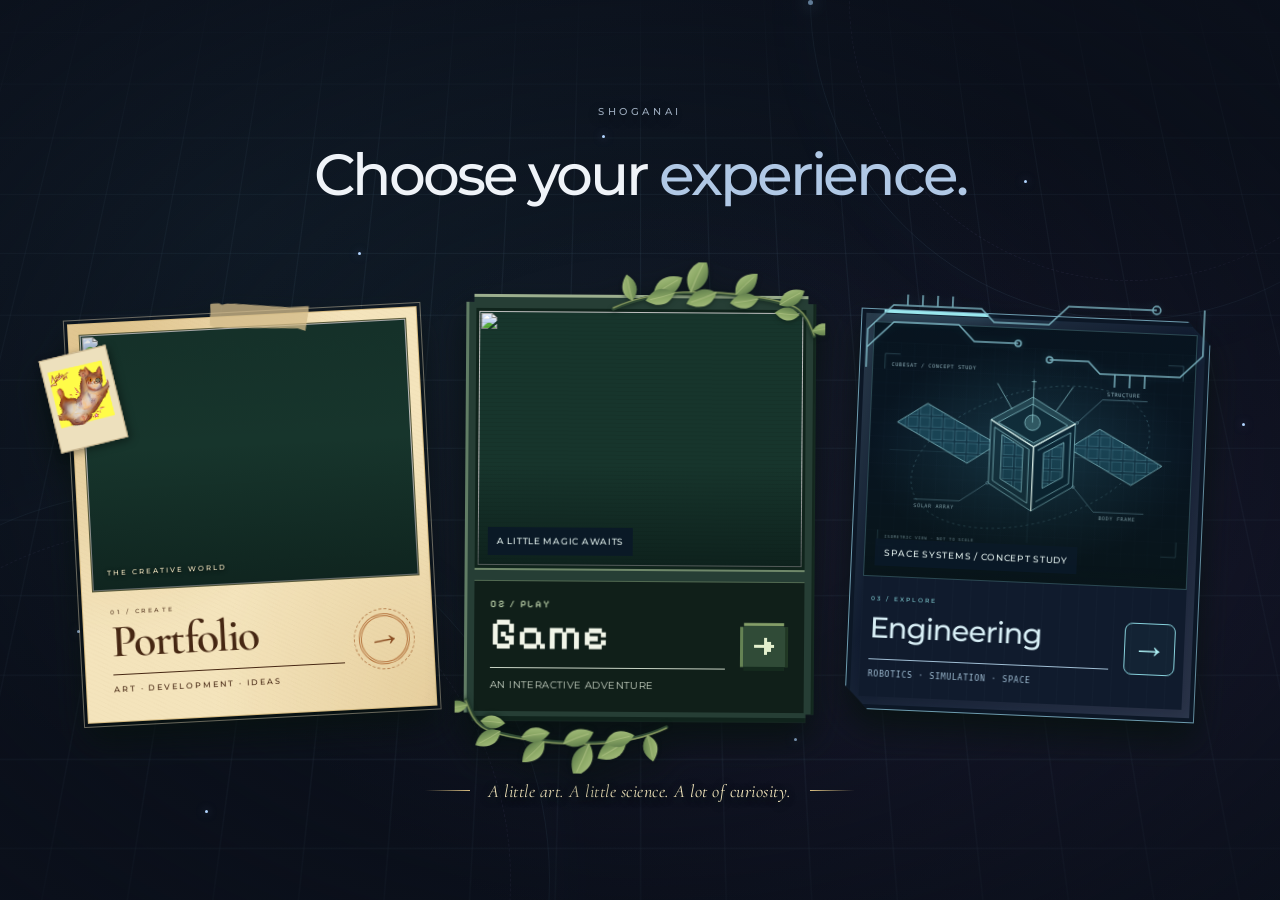
==== commit f08f128c: "Index updated" ====
--- a/index.html
+++ b/index.html
@@ -121,63 +121,19 @@
         <header class="choice-heading">
 
 
-            <p class="creator">
-
-                <span>✧</span>
-
-                SHOGANAI
-
-                <span>✧</span>
-
-            </p>
-
-
-            <h1>
-
-                Choose Your
-
-                <em>
-                    Experience
-                </em>
-
-            </h1>
-
-
-            <svg
-                class="title-flourish"
-                viewBox="0 0 760 32"
-                aria-hidden="true"
-            >
-
-                <path
-                    d="M8 27C176 1 530-2 748 24C506 5 196 8 8 27Z"
-                    fill="currentColor"
-                />
-
-                <path
-                    d="M50 27C225 9 492 7 700 26"
-                    fill="none"
-                    stroke="currentColor"
-                    stroke-width="1.3"
-                />
-
-            </svg>
-
-
-            <span
-                class="heading-star star-left"
-                aria-hidden="true"
-            >
-                ✧
-            </span>
-
-
-            <span
-                class="heading-star star-right"
-                aria-hidden="true"
-            >
-                ✦
-            </span>
+            <p class="creator">SHOGANAI</p>
+
+
+            <h1>Choose your <span class="heading-accent">experience.</span></h1>
+
+
+            
+
+
+            
+
+
+            
 
 
         </header>
@@ -284,12 +240,7 @@
                 </span>
 
 
-                <span
-                    class="card-sparkle"
-                    aria-hidden="true"
-                >
-                    ✧
-                </span>
+                
 
 
             </a>
@@ -354,69 +305,33 @@
                             class="card-arrow"
                             aria-hidden="true"
                         >
-                            →
-                        </span>
-
-
-                    </div>
-
-
-                    <i
-                        class="pixel-corner corner-tl"
-                        aria-hidden="true"
-                    ></i>
-
-                    <i
-                        class="pixel-corner corner-tr"
-                        aria-hidden="true"
-                    ></i>
-
-                    <i
-                        class="pixel-corner corner-bl"
-                        aria-hidden="true"
-                    ></i>
-
-                    <i
-                        class="pixel-corner corner-br"
-                        aria-hidden="true"
-                    ></i>
+                            <svg viewBox="0 0 24 24" focusable="false" aria-hidden="true" shape-rendering="crispEdges"><path d="M12 4h4v4h4v4h4v4h-4v4h-4v4h-4v-8H0v-4h12z" transform="translate(2 0) scale(.833333)" fill="currentColor"/></svg>
+                        </span>
+
+
+                    </div>
+
+
+                    
+
+                    
+
+                    
+
+                    
 
 
                 </div>
 
 
-                <span
-                    class="leaf-sprig sprig-top"
-                    aria-hidden="true"
-                >
-
-                    <i></i>
-                    <i></i>
-                    <i></i>
-                    <i></i>
-                    <i></i>
-
-                </span>
-
-
-                <span
-                    class="leaf-sprig sprig-bottom"
-                    aria-hidden="true"
-                >
-
-                    <i></i>
-                    <i></i>
-                    <i></i>
-
-                </span>
-
-
-                <span
-                    class="card-sparkle"
-                    aria-hidden="true"
-                >
-                    ✦
-                </span>
+                <span class="leaf-sprig sprig-top" aria-hidden="true"></span>
+                <span class="leaf-sprig sprig-bottom" aria-hidden="true"></span>
+
+
+                
+
+
+                
 
 
             </a>
@@ -441,7 +356,7 @@
 
 
                         <img
-                            src="assets/landing/engineering.png"
+                            src="assets/landing/cubesat-blueprint.svg"
                             width="960"
                             height="640"
                             alt=""
@@ -453,7 +368,7 @@
                             class="art-label"
                             aria-hidden="true"
                         >
-                            A CURIOSITY WITHOUT LIMITS
+                            SPACE SYSTEMS / CONCEPT STUDY
                         </span>
 
 
@@ -523,23 +438,20 @@
                 </div>
 
 
-                <span
-                    class="engineering-pin"
-                    aria-hidden="true"
-                >
-                    ✧
-                </span>
-
-
-                <span
-                    class="card-sparkle"
-                    aria-hidden="true"
-                >
-                    ✦
-                </span>
-
-
-            </a>
+                
+
+
+                
+
+
+                            <svg class="circuit-trim" viewBox="0 0 340 90" aria-hidden="true" focusable="false">
+                    <g fill="none" stroke="currentColor" stroke-width="1.5">
+                        <path d="M2 76V38L27 13H115L128 26H183L202 7H290M2 56L28 30H93L109 46H153M338 5V51L316 73H236L224 61H185"/>
+                        <circle cx="290" cy="7" r="4"/><circle cx="153" cy="46" r="3"/><circle cx="185" cy="61" r="3"/>
+                        <path d="M41 13V2M56 13V2M71 13V2M86 13V2M251 73V86M266 73V86M281 73V86"/>
+                    </g>
+                </svg>
+</a>
 
 
         </nav>
--- a/style.css
+++ b/style.css
@@ -3541,4 +3541,89 @@
 
     }
 
-}+}
+/* Refined heading and distinct frame details. */
+.choice-heading { margin-bottom: clamp(45px, 6vw, 80px); }
+.choice-heading .creator { color: #9baabc; font: 500 10px/1.5 var(--sans); letter-spacing: .36em; margin: 0 0 22px; }
+.choice-heading h1 { font-family: var(--sans); font-weight: 500; font-size: clamp(35px, 4.5vw, 66px); line-height: 1.17; letter-spacing: -.055em; color: #eff3f8; margin: 0; text-shadow: none; }
+.heading-accent { color: #b0c8e5; }
+.engineering-card { transform: rotate(2.5deg) translateY(5px); }
+.engineering-card .card-frame { border-color: #6d9caf; box-shadow: inset 0 0 0 4px #0c1726, inset 0 0 22px #86dbe514; }
+.circuit-trim { position: absolute; top: -17px; left: 0; width: 100%; height: 90px; color: #81bcc9; pointer-events: none; opacity: .9; filter: drop-shadow(0 0 4px #69d6ef30); }
+.engineering-card .orbit-emblem { stroke: #b1e7ef; }
+@media(hover:hover) { .engineering-card:hover { transform: rotate(.5deg) translateY(-10px); } }
+@media(max-width:800px) {
+    .choice-heading h1 { max-width: 560px; margin-inline: auto; font-size: clamp(35px,7vw,52px); }
+    .heading-accent { display: block; }
+    .engineering-card { transform: rotate(1.7deg); }
+    .circuit-trim { top: -14px; height: 75px; }
+    .game-card .leaf-sprig { width: 145px; }
+    .game-card .sprig-top { right: 4px; }
+}
+/* Game ? a pixel-cut cartridge with a recessed screen and a quiet label panel. */
+.game-card .card-frame {
+    padding: 14px 10px 10px;
+    border: 0;
+    outline: none;
+    background: #263e35;
+    box-shadow: inset 0 3px #9caf8e, inset 3px 0 #617d65,
+                inset -3px 0 #13271e, inset 0 -5px #10231c;
+    clip-path: polygon(0 8px, 8px 8px, 8px 0, calc(100% - 8px) 0,
+        calc(100% - 8px) 8px, 100% 8px, 100% calc(100% - 8px),
+        calc(100% - 8px) calc(100% - 8px), calc(100% - 8px) 100%,
+        8px 100%, 8px calc(100% - 8px), 0 calc(100% - 8px));
+}
+.game-card .card-art {
+    border: 3px solid #10241c;
+    box-shadow: 0 2px #6f886a;
+}
+.game-card .card-caption {
+    position: relative;
+    margin-top: 12px;
+    padding: 18px 16px;
+    background: #101f19;
+    border: 0;
+    box-shadow: inset 0 1px #526a52;
+}
+.game-card h2 {
+    color: #f1f5e8; font-size: clamp(38px, 3.5vw, 52px);
+    font-weight: 500; letter-spacing: 0; text-shadow: none;
+}
+.game-card .chapter { color: #afc49f; opacity: 1; font-size: 10px; }
+.game-card .card-caption p { color: #c9d4c5; font: 400 10px/1.6 var(--sans); letter-spacing: .04em; }
+.game-card .card-arrow {
+    flex: 0 0 48px; width: 48px; height: 48px;
+    display: grid; place-items: center;
+    color: #e3efcd; background: #304b37;
+    border: 0; border-radius: 0; outline: none;
+    box-shadow: inset 0 3px #859e68, inset 3px 0 #658354,
+                inset -3px 0 #203724, inset 0 -4px #152b1e;
+    clip-path: polygon(4px 0, calc(100% - 4px) 0, calc(100% - 4px) 4px,
+        100% 4px, 100% calc(100% - 4px), calc(100% - 4px) calc(100% - 4px),
+        calc(100% - 4px) 100%, 4px 100%, 4px calc(100% - 4px),
+        0 calc(100% - 4px), 0 4px, 4px 4px);
+}
+.game-card .card-arrow::after { content: none; }
+.game-card .card-arrow svg { width: 24px; height: 24px; transition: transform 160ms steps(2, end); }
+.game-card:is(:hover, :focus-visible) .card-arrow { background: #3e5b40; }
+.game-card:is(:hover, :focus-visible) .card-arrow svg { transform: translateX(2px); }
+.game-card .leaf-sprig {
+    display: block; position: absolute; z-index: 3;
+    width: 220px; height: 90px; border: 0; border-radius: 0;
+    background: url('assets/landing/ivy-sprig.svg') center / contain no-repeat;
+    image-rendering: auto; filter: drop-shadow(0 2px 2px #08170f80); pointer-events: none;
+}
+.game-card .sprig-top { top: -33px; right: -9px; left: auto; bottom: auto; transform: none; }
+.game-card .sprig-bottom { bottom: -52px; left: -9px; top: auto; right: auto; transform: rotate(180deg); }
+.game-card .art-label, .engineering-card .art-label {
+    color: #e4f2ef; background: #0a1927ed; padding: 7px 9px; left: 10px; bottom: 10px;
+    max-width: calc(100% - 20px); font: 500 9px/1.5 var(--sans); letter-spacing: .08em; text-shadow: none;
+}
+.engineering-card .card-art { background: #081521; }
+.engineering-card .card-art img { object-fit: contain; filter: none; }
+.engineering-card .orbit-emblem { display: none; }
+@media (max-width: 600px) {
+    .game-card .leaf-sprig { width: 176px; height: 72px; }
+    .game-card .sprig-top { top: -26px; right: -7px; }
+    .game-card .sprig-bottom { bottom: -42px; left: -7px; }
+}
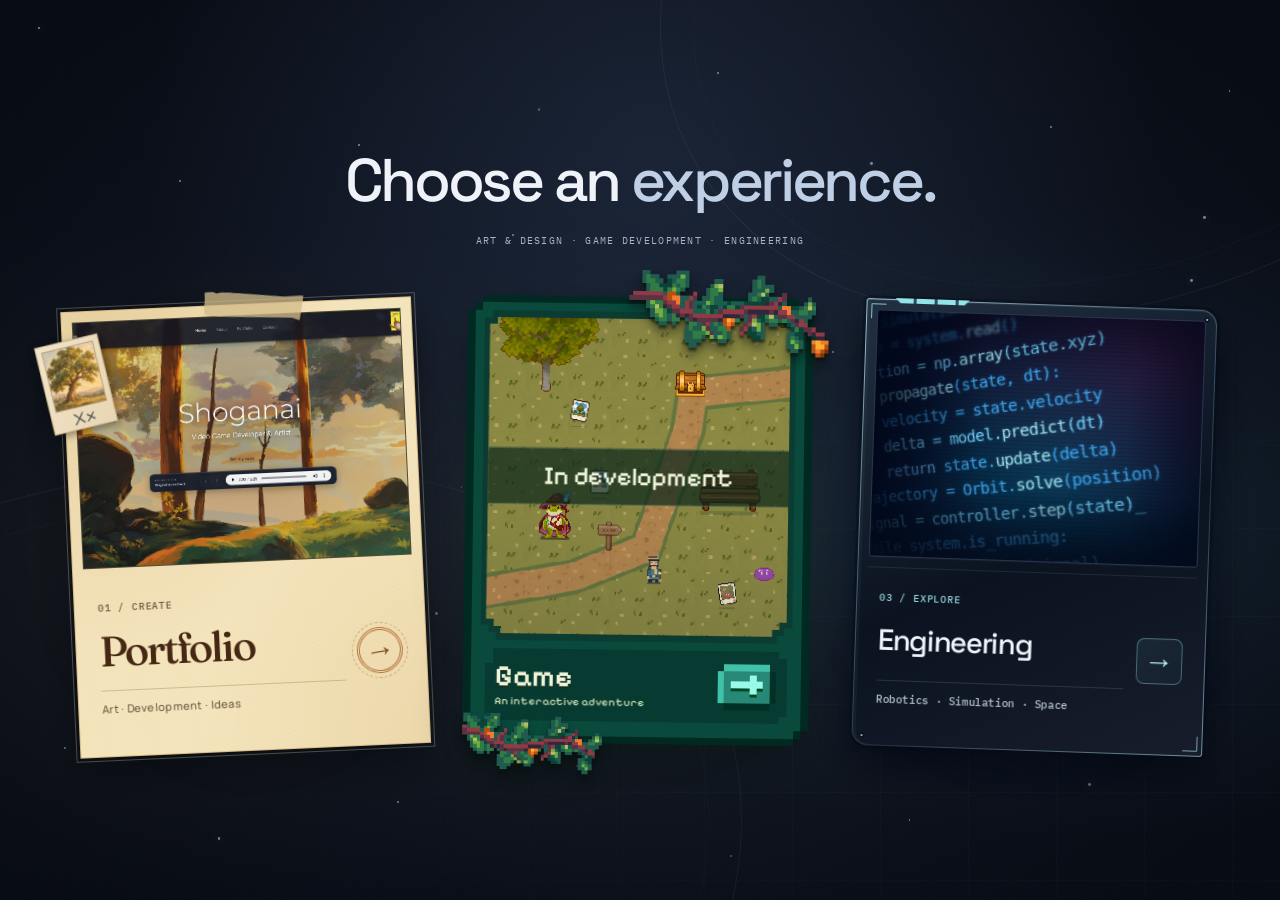
==== commit 02ff5250: "Update landing, engineering experience, and game assets" ====
--- a/index.html
+++ b/index.html
@@ -1,492 +1,170 @@
 <!doctype html>
-
 <html lang="en">
-
 <head>
-
     <meta charset="utf-8">
-
-    <meta
-        name="viewport"
-        content="width=device-width, initial-scale=1"
-    >
-
-    <meta
-        name="theme-color"
-        content="#0b101b"
-    >
-
-    <title>
-        Shoganai — Choose Your Experience
-    </title>
-
-    <meta
-        name="description"
-        content="Three worlds, one creator. Explore María Soriano's art portfolio, play her interactive adventure, or discover engineering, robotics and space systems."
-    >
-
-
-    <!-- =====================================================
-         FONTS
-    ====================================================== -->
-
-    <link
-        rel="preconnect"
-        href="https://fonts.googleapis.com"
-    >
-
-    <link
-        rel="preconnect"
-        href="https://fonts.gstatic.com"
-        crossorigin
-    >
-
-    <link
-        href="https://fonts.googleapis.com/css2?family=Cormorant+Garamond:ital,wght@0,500;0,600;1,500;1,600&family=Montserrat:wght@400;500;600&family=Pixelify+Sans:wght@400;500;600;700&display=swap"
-        rel="stylesheet"
-    >
-
-
-    <!-- =====================================================
-         CSS
-    ====================================================== -->
-
-    <link
-        rel="stylesheet"
-        href="style.css"
-    >
-
+    <meta name="viewport" content="width=device-width, initial-scale=1">
+    <meta name="theme-color" content="#090f1a">
+    <title> &mdash; Choose an experience.</title>
+    <meta name="description" content="Three worlds, one creator. Explore María Soriano's art portfolio, step into her interactive adventure, or discover engineering, robotics and space systems.">
+    <link rel="preconnect" href="https://fonts.googleapis.com">
+    <link rel="preconnect" href="https://fonts.gstatic.com" crossorigin>
+    <link href="https://fonts.googleapis.com/css2?family=Manrope:wght@400;500;600&family=Space+Grotesk:wght@400;500;600&family=Fraunces:wght@500;600&family=Pixelify+Sans:wght@500;600&family=IBM+Plex+Mono:wght@400;500&display=swap" rel="stylesheet">
+    <link rel="stylesheet" href="style.css">
+    <script src="landing.js" defer></script>
 </head>
-
-
 <body>
-
-
     <main class="choice-page">
-
-
-        <!-- =================================================
-             TECH BACKGROUND
-        ================================================== -->
-
-        <div
-            class="tech-backdrop"
-            aria-hidden="true"
-        >
-
+        <div class="tech-backdrop" aria-hidden="true">
+            <div class="world-glow"></div>
             <div class="ambient-orbit orbit-one"></div>
-
             <div class="ambient-orbit orbit-two"></div>
-
-
-            <div class="grid-signals">
-
-                <i></i>
-                <i></i>
-                <i></i>
-                <i></i>
-                <i></i>
-                <i></i>
-
-            </div>
-
+        </div>
+        <div class="fireflies" aria-hidden="true">
+            <i style="--x:3%;--y:3%;--delay:-0.0s;--duration:16s;--size:1.5px;--drift:-22px"></i>
+            <i style="--x:40%;--y:26%;--delay:-1.7s;--duration:19s;--size:2.2px;--drift:-11px"></i>
+            <i style="--x:77%;--y:49%;--delay:-3.4s;--duration:22s;--size:2.9px;--drift:0px"></i>
+            <i style="--x:20%;--y:72%;--delay:-5.1s;--duration:25s;--size:1.5px;--drift:11px"></i>
+            <i style="--x:57%;--y:95%;--delay:-6.8s;--duration:28s;--size:2.2px;--drift:22px"></i>
+            <i style="--x:94%;--y:24%;--delay:-8.5s;--duration:31s;--size:2.9px;--drift:-22px"></i>
+            <i style="--x:37%;--y:47%;--delay:-10.2s;--duration:34s;--size:1.5px;--drift:-11px"></i>
+            <i style="--x:74%;--y:70%;--delay:-11.9s;--duration:16s;--size:2.2px;--drift:0px"></i>
+            <i style="--x:17%;--y:93%;--delay:-13.6s;--duration:19s;--size:2.9px;--drift:11px"></i>
+            <i style="--x:54%;--y:22%;--delay:-15.3s;--duration:22s;--size:1.5px;--drift:22px"></i>
+            <i style="--x:91%;--y:45%;--delay:-17.0s;--duration:25s;--size:2.2px;--drift:-22px"></i>
+            <i style="--x:34%;--y:68%;--delay:-18.7s;--duration:28s;--size:2.9px;--drift:-11px"></i>
+            <i style="--x:71%;--y:91%;--delay:-20.4s;--duration:31s;--size:1.5px;--drift:0px"></i>
+            <i style="--x:14%;--y:20%;--delay:-22.1s;--duration:34s;--size:2.2px;--drift:11px"></i>
+            <i style="--x:51%;--y:43%;--delay:-23.8s;--duration:16s;--size:2.9px;--drift:22px"></i>
+            <i style="--x:88%;--y:66%;--delay:-25.5s;--duration:19s;--size:1.5px;--drift:-22px"></i>
+            <i style="--x:31%;--y:89%;--delay:-27.2s;--duration:22s;--size:2.2px;--drift:-11px"></i>
+            <i style="--x:68%;--y:18%;--delay:-28.9s;--duration:25s;--size:2.9px;--drift:0px"></i>
+            <i style="--x:11%;--y:41%;--delay:-30.6s;--duration:28s;--size:1.5px;--drift:11px"></i>
+            <i style="--x:48%;--y:64%;--delay:-32.3s;--duration:31s;--size:2.2px;--drift:22px"></i>
+            <i style="--x:85%;--y:87%;--delay:-34.0s;--duration:34s;--size:2.9px;--drift:-22px"></i>
+            <i style="--x:28%;--y:16%;--delay:-35.7s;--duration:16s;--size:1.5px;--drift:-11px"></i>
+            <i style="--x:65%;--y:39%;--delay:-37.4s;--duration:19s;--size:2.2px;--drift:0px"></i>
+            <i style="--x:8%;--y:62%;--delay:-39.1s;--duration:22s;--size:2.9px;--drift:11px"></i>
+            <i style="--x:45%;--y:85%;--delay:-40.8s;--duration:25s;--size:1.5px;--drift:22px"></i>
+            <i style="--x:82%;--y:14%;--delay:-42.5s;--duration:28s;--size:2.2px;--drift:-22px"></i>
+            <i style="--x:25%;--y:37%;--delay:-44.2s;--duration:31s;--size:2.9px;--drift:-11px"></i>
+            <i style="--x:62%;--y:60%;--delay:-45.9s;--duration:34s;--size:1.5px;--drift:0px"></i>
+            <i style="--x:5%;--y:83%;--delay:-47.6s;--duration:16s;--size:2.2px;--drift:11px"></i>
+            <i style="--x:42%;--y:12%;--delay:-49.3s;--duration:19s;--size:2.9px;--drift:22px"></i>
+            <i style="--x:79%;--y:35%;--delay:-51.0s;--duration:22s;--size:1.5px;--drift:-22px"></i>
+            <i style="--x:22%;--y:58%;--delay:-52.7s;--duration:25s;--size:2.2px;--drift:-11px"></i>
+            <i style="--x:59%;--y:81%;--delay:-54.4s;--duration:28s;--size:2.9px;--drift:0px"></i>
+            <i style="--x:96%;--y:10%;--delay:-56.1s;--duration:31s;--size:1.5px;--drift:11px"></i>
+            <i style="--x:39%;--y:33%;--delay:-57.8s;--duration:34s;--size:2.2px;--drift:22px"></i>
+            <i style="--x:76%;--y:56%;--delay:-59.5s;--duration:16s;--size:2.9px;--drift:-22px"></i>
+            <i style="--x:19%;--y:79%;--delay:-61.2s;--duration:19s;--size:1.5px;--drift:-11px"></i>
+            <i style="--x:56%;--y:8%;--delay:-62.9s;--duration:22s;--size:2.2px;--drift:0px"></i>
+            <i style="--x:93%;--y:31%;--delay:-64.6s;--duration:25s;--size:2.9px;--drift:11px"></i>
+            <i style="--x:36%;--y:54%;--delay:-66.3s;--duration:28s;--size:1.5px;--drift:22px"></i>
         </div>
 
-
-        <!-- =================================================
-             FIREFLIES
-        ================================================== -->
-
-        <div
-            class="fireflies"
-            aria-hidden="true"
-        >
-
-            <i></i>
-            <i></i>
-            <i></i>
-            <i></i>
-            <i></i>
-            <i></i>
-            <i></i>
-            <i></i>
-
-        </div>
-
-
-        <!-- =================================================
-             HEADER
-        ================================================== -->
-
         <header class="choice-heading">
-
-
-            <p class="creator">SHOGANAI</p>
-
-
-            <h1>Choose your <span class="heading-accent">experience.</span></h1>
-
-
-            
-
-
-            
-
-
-            
-
-
+            <h1>Choose an <span class="heading-accent">experience.</span></h1>
+            <p class="world-label">ART &amp; DESIGN &middot; GAME DEVELOPMENT &middot; ENGINEERING</p>
         </header>
 
+        <nav class="experiences" aria-label="Choose an experience">
+            <!-- Portfolio retains its original paper and artwork. -->
+            <a class="experience portfolio-card" href="web/index.html" aria-labelledby="portfolio-title" aria-describedby="portfolio-description">
+                <span class="tape" aria-hidden="true"></span>
+                <div class="card-frame">
+                    <div class="card-art">
+                        <img src="assets/landing/portfolio.PNG" width="960" height="540" alt="" fetchpriority="high" decoding="async">
+                    </div>
+                    <div class="card-caption">
+                        <div class="caption-copy">
+                            <span class="chapter">01 / CREATE</span>
+                            <h2 id="portfolio-title">Portfolio</h2>
+                            <p id="portfolio-description">Art &middot; Development &middot; Ideas</p>
+                        </div>
+                        <span class="card-arrow" aria-hidden="true">&rarr;</span>
+                    </div>
+                </div>
+                <span class="postcard" aria-hidden="true">
+                    <span class="polaroid-window">
+                        <img class="polaroid-art" src="assets/landing/polaroid-tree.webp" width="384" height="480" alt="" decoding="async">
+                    </span>
+                    <svg class="polaroid-signature" viewBox="0 0 42 20" aria-hidden="true" focusable="false">
+                        <g fill="none" stroke="currentColor" stroke-width="1.8" stroke-linecap="round">
+                            <path d="M8 3C12 6 15 12 20 17M20 3C16 8 12 13 7 17M26 8C29 10 31 14 35 16M35 7C32 10 29 14 25 17"/>
+                        </g>
+                    </svg>
+                </span>
+            </a>
 
-        <!-- =================================================
-             EXPERIENCES
-        ================================================== -->
+            <!-- Game cover is composed from the existing game's sprites. -->
+            <a class="experience game-card" href="game/index.html" aria-labelledby="game-title" aria-describedby="game-description game-status">
+                <div class="card-frame">
+                    <div class="card-art">
+                        <span class="game-greeter" aria-hidden="true"></span>
+                        <img src="assets/landing/game-cover.png" width="320" height="240" alt="" decoding="async">
+                        <span class="game-status" id="game-status">In development</span>
+                    </div>
+                    <div class="card-caption">
+                        <div class="caption-copy">
+                            <span class="chapter">02 / PLAY</span>
+                            <h2 id="game-title">Game</h2>
+                            <p id="game-description">An interactive adventure</p>
+                        </div>
+                        <span class="card-arrow" aria-hidden="true">
+                            <span class="game-arrow-art"></span>
+                        </span>
+                    </div>
+                </div>
+                <span class="game-ivy ivy-top" aria-hidden="true"></span>
+                <span class="game-ivy ivy-bottom" aria-hidden="true"></span>
+            </a>
 
-        <nav
-            class="experiences"
-            aria-label="Choose your experience"
-        >
-
-
-            <!-- =============================================
-                 PORTFOLIO
-            ============================================== -->
-
-            <a
-                class="experience portfolio-card"
-                href="web/index.html"
-                aria-labelledby="portfolio-title"
-                aria-describedby="portfolio-description"
-            >
-
-
-                <span
-                    class="tape"
-                    aria-hidden="true"
-                ></span>
-
-
+            <!-- Engineering: continuous typing, with a satellite orbit on hover or focus. -->
+            <a class="experience engineering-card" href="engineering/index.html" aria-labelledby="engineering-title" aria-describedby="engineering-description">
                 <div class="card-frame">
-
-
                     <div class="card-art">
-
-                        <img
-                            src="assets/landing/portfolio.png"
-                            width="960"
-                            height="540"
-                            alt=""
-                            fetchpriority="high"
-                            decoding="async"
-                        >
-
-                        <span
-                            class="art-label"
-                            aria-hidden="true"
-                        >
-                            THE CREATIVE WORLD
-                        </span>
-
+                        <div class="code-scene" aria-hidden="true">
+                            <pre class="code-wall"><code><span class="code-line"><span class="syntax-key">import</span> numpy <span class="syntax-key">as</span> np</span>
+<span class="code-line"><span class="syntax-key">from</span> simulation <span class="syntax-key">import</span> Orbit</span>
+<span class="code-line">state = system.<span class="syntax-call">read</span>()</span>
+<span class="code-line">position = np.<span class="syntax-call">array</span>(state.xyz)</span>
+<span class="code-line"><span class="syntax-key">def</span> <span class="syntax-call">propagate</span>(state, dt):</span>
+<span class="code-line">    velocity = state.velocity</span>
+<span class="code-line">    delta = model.<span class="syntax-call">predict</span>(dt)</span>
+<span class="code-line">    <span class="syntax-key">return</span> state.<span class="syntax-call">update</span>(delta)</span>
+<span class="code-line">trajectory = Orbit.<span class="syntax-call">solve</span>(position)</span>
+<span class="code-line code-typing">signal = controller.<span class="syntax-call">step</span>(state)<span class="code-caret">_</span></span>
+<span class="code-line"><span class="syntax-key">while</span> system.is_running:</span>
+<span class="code-line">    telemetry.<span class="syntax-call">write</span>(signal)</span>
+<span class="code-line">    state = <span class="syntax-call">propagate</span>(state, dt)</span>
+<span class="code-line">    renderer.<span class="syntax-call">draw</span>(trajectory)</span></code></pre>
+                        </div>
                     </div>
-
-
                     <div class="card-caption">
-
-
                         <div class="caption-copy">
-
-                            <span class="chapter">
-                                01 / CREATE
-                            </span>
-
-                            <h2 id="portfolio-title">
-                                Portfolio
-                            </h2>
-
-                            <p id="portfolio-description">
-                                Art · Development · Ideas
-                            </p>
-
+                            <span class="chapter">03 / EXPLORE</span>
+                            <h2 id="engineering-title">Engineering</h2>
+                            <p id="engineering-description">Robotics &middot; Simulation &middot; Space</p>
                         </div>
-
-
-                        <span
-                            class="card-arrow"
-                            aria-hidden="true"
-                        >
-                            →
-                        </span>
-
-
+                        <span class="card-arrow" aria-hidden="true">&rarr;</span>
                     </div>
-
-
                 </div>
 
-
-                <span
-                    class="postcard"
-                    aria-hidden="true"
-                >
-
-                    <img
-                        src="assets/landing/logo.png"
-                        alt=""
-                        width="80"
-                        height="80"
-                    >
-
+                <svg class="engineering-orbit orbit-back" aria-hidden="true" focusable="false"><path class="engineering-orbit-path" fill="none"/></svg>
+                <svg class="engineering-orbit orbit-front" aria-hidden="true" focusable="false"><path class="engineering-orbit-path" fill="none"/></svg>
+                <span class="orbit-object" aria-hidden="true">
+                    <svg class="orbit-satellite" viewBox="0 0 48 40" focusable="false">
+                        <g stroke-linejoin="round" stroke-linecap="round">
+                            <path d="M12 21h24" stroke="#78bdf3" stroke-width="1.2"/>
+                            <path d="M3 14h10v14H3zM35 14h10v14H35z" fill="#143c61" stroke="#78bdf3" stroke-width="1.2"/>
+                            <path d="M8 14v14M40 14v14M3 21h10M35 21h10" stroke="#498ac0" stroke-width=".8"/>
+                            <rect x="18" y="14" width="12" height="15" rx="1" fill="#1b4a72" stroke="#b4ddff" stroke-width="1.2"/>
+                            <path d="M24 14V7l5-3" fill="none" stroke="#b4ddff" stroke-width="1.2"/>
+                        </g>
+                    </svg>
                 </span>
-
-
-                
-
-
             </a>
-
-
-            <!-- =============================================
-                 GAME
-            ============================================== -->
-
-            <a
-                class="experience game-card"
-                href="game/index.html"
-                aria-labelledby="game-title"
-                aria-describedby="game-description"
-            >
-
-
-                <div class="card-frame">
-
-
-                    <div class="card-art">
-
-                        <img
-                            src="assets/landing/game.png"
-                            width="960"
-                            height="640"
-                            alt=""
-                            decoding="async"
-                        >
-
-                        <span
-                            class="art-label"
-                            aria-hidden="true"
-                        >
-                            A LITTLE MAGIC AWAITS
-                        </span>
-
-                    </div>
-
-
-                    <div class="card-caption">
-
-
-                        <div class="caption-copy">
-
-                            <span class="chapter">
-                                02 / PLAY
-                            </span>
-
-                            <h2 id="game-title">
-                                Game
-                            </h2>
-
-                            <p id="game-description">
-                                An interactive adventure
-                            </p>
-
-                        </div>
-
-
-                        <span
-                            class="card-arrow"
-                            aria-hidden="true"
-                        >
-                            <svg viewBox="0 0 24 24" focusable="false" aria-hidden="true" shape-rendering="crispEdges"><path d="M12 4h4v4h4v4h4v4h-4v4h-4v4h-4v-8H0v-4h12z" transform="translate(2 0) scale(.833333)" fill="currentColor"/></svg>
-                        </span>
-
-
-                    </div>
-
-
-                    
-
-                    
-
-                    
-
-                    
-
-
-                </div>
-
-
-                <span class="leaf-sprig sprig-top" aria-hidden="true"></span>
-                <span class="leaf-sprig sprig-bottom" aria-hidden="true"></span>
-
-
-                
-
-
-                
-
-
-            </a>
-
-
-            <!-- =============================================
-                 ENGINEERING
-            ============================================== -->
-
-            <a
-                class="experience engineering-card"
-                href="engineering/index.html"
-                aria-labelledby="engineering-title"
-                aria-describedby="engineering-description"
-            >
-
-
-                <div class="card-frame">
-
-
-                    <div class="card-art">
-
-
-                        <img
-                            src="assets/landing/cubesat-blueprint.svg"
-                            width="960"
-                            height="640"
-                            alt=""
-                            decoding="async"
-                        >
-
-
-                        <span
-                            class="art-label"
-                            aria-hidden="true"
-                        >
-                            SPACE SYSTEMS / CONCEPT STUDY
-                        </span>
-
-
-                        <svg
-                            class="orbit-emblem"
-                            viewBox="0 0 60 60"
-                            aria-hidden="true"
-                        >
-
-                            <circle
-                                cx="30"
-                                cy="30"
-                                r="14"
-                            />
-
-                            <ellipse
-                                cx="30"
-                                cy="30"
-                                rx="27"
-                                ry="9"
-                                transform="rotate(-35 30 30)"
-                            />
-
-                            <circle
-                                cx="49"
-                                cy="15"
-                                r="3"
-                            />
-
-                        </svg>
-
-
-                    </div>
-
-
-                    <div class="card-caption">
-
-
-                        <div class="caption-copy">
-
-                            <span class="chapter">
-                                03 / EXPLORE
-                            </span>
-
-                            <h2 id="engineering-title">
-                                Engineering
-                            </h2>
-
-                            <p id="engineering-description">
-                                Robotics · Simulation · Space
-                            </p>
-
-                        </div>
-
-
-                        <span
-                            class="card-arrow"
-                            aria-hidden="true"
-                        >
-                            →
-                        </span>
-
-
-                    </div>
-
-
-                </div>
-
-
-                
-
-
-                
-
-
-                            <svg class="circuit-trim" viewBox="0 0 340 90" aria-hidden="true" focusable="false">
-                    <g fill="none" stroke="currentColor" stroke-width="1.5">
-                        <path d="M2 76V38L27 13H115L128 26H183L202 7H290M2 56L28 30H93L109 46H153M338 5V51L316 73H236L224 61H185"/>
-                        <circle cx="290" cy="7" r="4"/><circle cx="153" cy="46" r="3"/><circle cx="185" cy="61" r="3"/>
-                        <path d="M41 13V2M56 13V2M71 13V2M86 13V2M251 73V86M266 73V86M281 73V86"/>
-                    </g>
-                </svg>
-</a>
-
-
         </nav>
-
-
-        <!-- =================================================
-             FOOTER
-        ================================================== -->
-
-        <footer class="choice-footer">
-
-
-            <span
-                class="footer-line"
-                aria-hidden="true"
-            ></span>
-
-
-            <p>
-                A little art. A little science. A lot of curiosity.
-            </p>
-
-
-            <span
-                class="footer-line"
-                aria-hidden="true"
-            ></span>
-
-
-        </footer>
-
-
     </main>
-
-
 </body>
-
-</html>+</html>
--- a/style.css
+++ b/style.css
@@ -1,3629 +1,270 @@
-/* =====================================================
-   SHOGANAI — LANDING PAGE
-===================================================== */
-
-
-/* =====================================================
-   VARIABLES
-===================================================== */
-
+﻿/* Root landing only: one composition, three different materials. */
 :root {
-
-    color-scheme:
-        dark;
-
-    --ivory:
-        #fff4d6;
-
-    --gold:
-        #efd080;
-
-    --serif:
-        "Cormorant Garamond",
-        Georgia,
-        serif;
-
-    --sans:
-        "Montserrat",
-        Arial,
-        sans-serif;
-
-    --pixel:
-        "Pixelify Sans",
-        monospace;
-
-}
-
-
-/* =====================================================
-   RESET
-===================================================== */
-
-* {
-    box-sizing:
-        border-box;
-}
-
-
-html,
-body {
-    margin:
-        0;
-
-    min-height:
-        100%;
-}
-
-
-body {
-
-    color:
-        var(--ivory);
-
-    font-family:
-        var(--sans);
-
+    color-scheme: dark;
+    --sans: "Manrope", Arial, sans-serif;
+    --heading: "Space Grotesk", Arial, sans-serif;
+    --serif: "Fraunces", Georgia, serif;
+    --pixel: "Pixelify Sans", monospace;
+    --mono: "IBM Plex Mono", monospace;
+    --navy: #090f1a;
+}
+* { box-sizing: border-box; }
+html, body { margin: 0; min-height: 100%; }
+body { background: var(--navy); color: #eef2f8; font-family: var(--sans); }
+a { color: inherit; text-decoration: none; -webkit-tap-highlight-color: transparent; }
+.choice-page {
+    position: relative; isolation: isolate; overflow: hidden; min-height: 100svh;
+    display: flex; flex-direction: column; align-items: center; justify-content: center;
+    padding: 40px clamp(28px, 5.5vw, 100px) 34px;
+}
+
+/* Broad, dim light sources add depth without a viewport frame. */
+.tech-backdrop {
+    position: absolute; inset: 0; z-index: -3; overflow: hidden;
+    background: radial-gradient(ellipse at 51% 18%, #26334c80, transparent 55%),
+        radial-gradient(ellipse at 18% 63%, #87704c13, transparent 43%),
+        radial-gradient(ellipse at 51% 68%, #64795112, transparent 39%),
+        radial-gradient(ellipse at 84% 58%, #3e789a20, transparent 43%),
+        radial-gradient(ellipse at center, #101827, #060a12 90%);
+}
+.tech-backdrop::before {
+    content: ""; position: absolute; inset: 0;
+    background-image: linear-gradient(#87b8cf0a 1px, transparent 1px), linear-gradient(90deg, #87b8cf0a 1px, transparent 1px);
+    background-size: 88px 88px;
+    mask-image: radial-gradient(ellipse at 80% 75%, #000, transparent 65%);
+}
+.tech-backdrop::after {
+    content: ""; position: absolute; inset: 0; opacity: .045;
+    background-image: url("data:image/svg+xml,%3Csvg xmlns='http://www.w3.org/2000/svg' width='160' height='160'%3E%3Cfilter id='n'%3E%3CfeTurbulence type='fractalNoise' baseFrequency='.8' numOctaves='3' stitchTiles='stitch'/%3E%3C/filter%3E%3Cpath fill='%23ffffff' filter='url(%23n)' opacity='.6' d='M0 0h160v160H0z'/%3E%3C/svg%3E");
+}
+.ambient-orbit { position: absolute; border: 1px solid #a8bfd814; border-radius: 50%; width: 1050px; height: 740px; }
+.ambient-orbit::after { content: ""; position: absolute; inset: 32px; border: 1px solid #9fb4d308; border-radius: 50%; }
+.orbit-one { top: -460px; right: -400px; transform: rotate(-28deg); }
+.orbit-two { left: -720px; bottom: -570px; width: 1500px; height: 950px; transform: rotate(-24deg); }
+.world-glow { position: absolute; inset: 0; opacity: 0; transition: opacity 450ms ease; }
+body[data-world="portfolio"] .world-glow { background: radial-gradient(ellipse at 20% 55%, #bd92592b, transparent 70%); opacity: 1; }
+body[data-world="game"] .world-glow { background: radial-gradient(ellipse at 50% 55%, #85a54830, transparent 70%); opacity: 1; }
+body[data-world="engineering"] .world-glow { background: radial-gradient(ellipse at 80% 55%, #8263cc38, transparent 70%); opacity: 1; }
+.fireflies { position: absolute; inset: 0; z-index: -2; overflow: hidden; pointer-events: none; }
+.fireflies i { position: absolute; left: var(--x); top: var(--y); width: var(--size, 2px); height: var(--size, 2px); border-radius: 50%; background: #c4e8ef; opacity: .55; box-shadow: 0 0 7px #95dce980; }
+
+.fireflies i:nth-child(4n) { background: #d4b8ed; box-shadow: 0 0 8px #b993e366; }
+.fireflies i:nth-child(5n) { opacity: .3; }
+
+.choice-heading { width: 100%; text-align: center; margin-bottom: clamp(32px, 3vw, 44px); }
+.creator { margin: 0 0 15px; color: #a6b1c4; font: 500 10px/1.5 var(--sans); letter-spacing: .34em; }
+.choice-heading h1 { margin: 0; color: #eff3f9; font: 500 clamp(40px, 4.1vw, 60px)/1.14 var(--heading); letter-spacing: -.055em; }
+.heading-accent { color: #bfd0e6; }
+.world-label { margin: 16px 0 0; color: #a7b4c8; font: 400 10px/1.8 var(--mono); letter-spacing: .13em; text-wrap: balance; }
+
+.experiences { display: grid; grid-template-columns: repeat(3, minmax(0, 1fr)); align-items: stretch; gap: clamp(30px, 3.4vw, 52px); width: 100%; max-width: 1350px; padding: 12px 0; }
+.experience { position: relative; isolation: isolate; min-width: 0; display: block; transform: rotate(var(--rotation)) translateY(var(--offset)); filter: drop-shadow(0 19px 22px var(--shadow)); transition: transform 320ms ease, filter 320ms ease; }
+.experience::before { content: ""; position: absolute; z-index: -1; inset: -10% -14%; background: radial-gradient(ellipse at center, var(--halo), transparent 70%); filter: blur(34px); opacity: .6; pointer-events: none; transition: opacity 350ms ease; }
+.card-frame { position: relative; display: flex; flex-direction: column; height: 100%; padding: 10px; }
+.card-art { position: relative; flex-shrink: 0; overflow: hidden; aspect-ratio: 4/3; background: #0a1b25; }
+.card-art > img { display: block; width: 100%; height: 100%; object-fit: cover; transition: transform 350ms ease, filter 350ms ease; }
+.card-art::after { content: ""; position: absolute; inset: 0; pointer-events: none; background: linear-gradient(transparent 65%, #06121b22); }
+.card-caption { flex: 1; display: flex; align-items: center; justify-content: space-between; min-height: 168px; margin-top: 10px; padding: 16px 13px 15px; gap: 12px; }
+.caption-copy { flex: 1; min-width: 0; }
+.chapter { display: block; margin-bottom: 8px; color: var(--muted); font: 500 10px/1.5 var(--mono); letter-spacing: .08em; }
+.card-caption h2 { display: flex; align-items: center; min-height: 57px; margin: 0 0 10px; }
+.card-caption p { min-height: 34px; margin: 0; padding-top: 9px; border-top: 1px solid var(--rule); color: var(--muted); font: 500 11px/1.65 var(--sans); letter-spacing: .025em; }
+.card-arrow { flex: 0 0 46px; width: 46px; height: 46px; display: grid; place-items: center; font: 400 30px/1 Georgia, serif; transition: transform 280ms ease, background 280ms ease; }
+
+/* Portfolio: keep the warm paper, serif, tape and single polaroid. */
+.portfolio-card { --rotation: -2.6deg; --offset: 4px; --shadow: #080b12cc; --halo: #bca16c25; --muted: #715a43; --rule: #8b673c55; color: #462713; }
+.portfolio-card .card-frame { border: 1px solid #d7bc83; outline: 1px solid #f8e8c244; outline-offset: 3px; background: radial-gradient(ellipse at 10% 5%, #bc8e413b, transparent 55%), radial-gradient(ellipse at 100% 100%, #bc8e4124, transparent 45%), repeating-linear-gradient(27deg, #bd986408 0 1px, transparent 1px 4px), #f4e4bc; }
+.portfolio-card .card-art { border: 1px solid #a1804677; }
+.portfolio-card h2 { font: 500 clamp(35px, 3.3vw, 50px)/1.1 var(--serif); letter-spacing: -.05em; }
+.portfolio-card .card-arrow { border: 3px double #b6753f; border-radius: 50%; color: #8b4f24; outline: 1px dashed #b57f4d90; outline-offset: 4px; transform: rotate(-8deg); }
+.tape { position: absolute; z-index: 3; top: -10px; left: 41%; width: 99px; height: 25px; background: #d4bc8ac2; transform: rotate(5deg); clip-path: polygon(0 5%,8% 0,12% 7%,18% 0,80% 7%,100% 0,97% 100%,89% 91%,7% 100%,0 91%); }
+.postcard { position: absolute; z-index: 2; left: -20px; top: 28px; width: 65px; height: 90px; padding: 5px 5px 21px; background: linear-gradient(120deg, #f2e4c8, #e8d6b3); border: 1px solid #c6b28c; box-shadow: 2px 3px 8px #0006; transform: rotate(-11deg); }
+.polaroid-window { position: absolute; inset: 5px 5px 21px; overflow: hidden; background: #243562; border: 1px solid #b7a185; }
+.polaroid-art { display: block; width: 100%; height: 100%; object-fit: cover; object-position: center; }
+.polaroid-signature { position: absolute; bottom: 3px; left: 50%; width: 30px; height: 15px; transform: translateX(-50%) rotate(-4deg); color: #384459; opacity: .85; mix-blend-mode: multiply; }
+.portfolio-card .card-art::before { content: ""; position: absolute; z-index: 2; inset: -50%; pointer-events: none; background: linear-gradient(110deg, transparent 40%, #fff5d94d 49%, transparent 58%); transform: translateX(-100%); }
+.portfolio-card.is-active .card-art::before { animation: photo-reflection 850ms ease-out both; }
+
+/* Game: the supplied pixel frame, arrow and ivy share one sprite palette. */
+.game-card { --rotation: .8deg; --offset: -3px; --shadow: #05110e59; --halo: #368d652b; --muted: #c8ddb3; --rule: #9dc48530; color: #eef4d7; }
+.game-card .card-frame {
+    isolation: isolate; height: 100%; min-height: 0; padding: 0;
+    border: 0; background: transparent; box-shadow: none;
+}
+.game-card .card-frame::before {
+    content: ""; position: absolute; z-index: -1; inset: 0; pointer-events: none;
+    background: url('assets/landing/game-card.png') 44.206% 33.094% / 136.40625% 116.33372% no-repeat;
+    image-rendering: pixelated; filter: brightness(.75) saturate(1.2);
+}
+.game-card .card-art {
+    position: absolute; left: 6.40625%; top: 4.81786%; width: 85.78125%; height: 70.97532%;
+    min-height: 0; aspect-ratio: auto; border: 0; background: #184b3d; box-shadow: none;
+    /* These steps trace the upper opening in game-card.png (144..693, 87..691). */
+    clip-path: polygon(2.55009% 0,97.44991% 0,97.44991% 2.31788%,100% 2.31788%,100% 95.36424%,97.44991% 95.36424%,97.44991% 97.68212%,95.08197% 97.68212%,95.08197% 100%,4.91803% 100%,4.91803% 97.68212%,2.55009% 97.68212%,2.55009% 95.36424%,0 95.36424%,0 2.31788%,2.55009% 2.31788%);
+}
+.game-card .card-art > img { image-rendering: pixelated; object-position: 52% center; }
+.game-status {
+    position: absolute; z-index: 3; top: 50%; left: 0; width: 100%; transform: translateY(-50%);
+    padding: 12px 8px; background: #09251bb3; border-block: 1px solid #c8ddb340;
+    color: #eef4d7; font: 500 clamp(20px, 2vw, 28px)/1.2 var(--pixel);
+    text-align: center; pointer-events: none;
+}
+.game-card .card-frame::after {
+    content: ""; position: absolute; z-index: 0;
+    left: 4.9%; top: 3.4%; width: 88.8%; height: 73.8%;
+    background: #0b3b31;
+    clip-path: polygon(2.55% 0,97.45% 0,97.45% 2.32%,100% 2.32%,100% 95.36%,97.45% 95.36%,97.45% 97.68%,95.08% 97.68%,95.08% 100%,4.92% 100%,4.92% 97.68%,2.55% 97.68%,2.55% 95.36%,0 95.36%,0 2.32%,2.55% 2.32%);
+    pointer-events: none;
+}
+.game-card .card-art, .game-card .card-caption { z-index: 1; }
+.game-card .card-art::after { background: linear-gradient(#14251b0a, transparent 45%, #0b1b241a); }
+.game-card .card-caption { position: absolute; left: 6.40625%; top: 78.96592%; width: 85.78125%; height: 16.21622%; min-height: 0; margin: 0; padding: 4px 10px; gap: 10px; background: transparent; box-shadow: none; }
+.game-card .chapter { display: none; }
+.game-card h2 { min-height: 0; margin-bottom: 2px; font: 600 clamp(24px, 2.3vw, 32px)/1.1 var(--pixel); color: #eef4d7; text-shadow: 0 2px #132c21; }
+.game-card .card-caption p { min-height: 0; padding-top: 0; border: 0; font-family: var(--pixel); font-size: 11px; line-height: 1.25; letter-spacing: 0; }
+.game-card .card-arrow { flex-basis: 58px; width: 58px; height: 46px; background: none; border: 0; box-shadow: none; transition: transform 160ms steps(2,end); }
+.game-arrow-art { display: block; width: 100%; height: 100%; background: url('assets/landing/game-arrow.png') 58.267% 77.629% / 709.7561% 1031.25% no-repeat; image-rendering: pixelated; }
+.game-card.is-active .card-arrow { transform: translateX(3px); }
+.game-ivy { position: absolute; z-index: 3; aspect-ratio: 645 / 274; pointer-events: none; background: url('assets/landing/game-ivy.png') 57.018% 6.425% / 135.349% 361.314% no-repeat; image-rendering: pixelated; filter: drop-shadow(0 3px 1px #06120e99) drop-shadow(0 7px 5px #020a0866); }
+.ivy-top { top: -6%; right: -3%; width: 57%; }
+.ivy-bottom { bottom: -7%; left: 0%; width: 40%; background: url('assets/landing/game-ivy-bottom.png') 16.42066% 91.70259% / 263.74622% 710.52632% no-repeat; }
+.game-greeter { position: absolute; z-index: 2; right: 12px; bottom: -2px; width: 96px; height: 60px; background: url('game/img/idlespritesheettext.png') 0 0 / 384px 96px no-repeat; image-rendering: pixelated; opacity: 0; transform: translateY(12px); transition: opacity 180ms, transform 180ms; pointer-events: none; }
+.game-card.is-active .game-greeter { opacity: 1; transform: translateY(0); animation: frog-idle 1200ms steps(4, end) infinite; }
+@keyframes frog-idle { to { background-position: -384px 0; } }
+
+/* Engineering: a chamfered neon chassis and a continuously animated code feed. */
+.engineering-card { --rotation: 2deg; --offset: 4px; --shadow: #030813e6; --halo: #5a8cbc30; --muted: #b6c4d4; --rule: #83a9c333; color: #ecf6fc; }
+.engineering-card .card-frame {
+    padding: 10px; border: 1px solid transparent; border-radius: 3px 16px 3px 16px;
+    background: linear-gradient(155deg, #213041, #0c1320 55%, #171d2a) padding-box,
+        linear-gradient(140deg, #a3c4d1, #446278 36%, #263347 64%, #7296a6) border-box;
+    box-shadow: inset 0 1px #d8e9fc18, inset 3px 0 #b2d2e10a, 0 0 0 3px #050b1355;
+}
+.engineering-card .card-frame::before {
+    content: ""; position: absolute; z-index: 3; top: -2px; left: 28px; width: 74px; height: 5px;
+    background: repeating-linear-gradient(90deg, #93e4e7 0 18px, #304d5d 18px 21px);
+    clip-path: polygon(0 0, 100% 0, calc(100% - 5px) 100%, 5px 100%); pointer-events: none;
+}
+.engineering-card .card-frame::after {
+    content: ""; position: absolute; z-index: 3; inset: 4px; border-radius: 1px 12px 1px 12px;
     background:
-        #0b101b;
-
-}
-
-
-a {
-
-    color:
-        inherit;
-
-    text-decoration:
-        none;
-
-    -webkit-tap-highlight-color:
-        transparent;
-
-}
-
-
-/* =====================================================
-   MAIN PAGE
-===================================================== */
-
-.choice-page {
-
-    position:
-        relative;
-
-    min-height:
-        100svh;
-
-    isolation:
-        isolate;
-
-    overflow:
-        hidden;
-
-
-    display:
-        flex;
-
-    flex-direction:
-        column;
-
-    align-items:
-        center;
-
-    justify-content:
-        center;
-
-
-    padding:
-        36px
-        6vw
-        30px;
-
-}
-
-
-/* =====================================================
-   HEADING
-===================================================== */
-
-.choice-heading {
-
-    position:
-        relative;
-
-    width:
-        100%;
-
-    max-width:
-        1240px;
-
-
-    text-align:
-        center;
-
-
-    margin-bottom:
-        45px;
-
-
-    text-shadow:
-        0 3px 22px
-        #0005;
-
-}
-
-
-/* =====================================================
-   CREATOR
-===================================================== */
-
-.creator {
-
-    font-size:
-        9px;
-
-    font-weight:
-        500;
-
-    letter-spacing:
-        3px;
-
-
-    color:
-        #efdeb3;
-
-
-    margin:
-        0
-        0
-        15px;
-
-}
-
-
-.creator span {
-
-    display:
-        inline-block;
-
-
-    padding-inline:
-        12px;
-
-
-    color:
-        #e6b65c;
-
-}
-
-
-/* =====================================================
-   MAIN TITLE
-===================================================== */
-
-h1 {
-
-    font:
-        500
-        clamp(
-            48px,
-            6.3vw,
-            100px
-        )
-        / 1.03
-        var(--serif);
-
-
-    letter-spacing:
-        -2.6px;
-
-
-    margin:
-        0;
-
-}
-
-
-h1 em {
-
-    font-weight:
-        500;
-
-
-    color:
-        #f8d984;
-
-}
-
-
-/* =====================================================
-   TITLE FLOURISH
-===================================================== */
-
-.title-flourish {
-
-    display:
-        block;
-
-
-    width:
-        min(
-            630px,
-            67%
-        );
-
-
-    height:
-        25px;
-
-
-    margin:
-        -1px
-        auto
-        5px;
-
-
-    color:
-        #e8bc62;
-
-
-    filter:
-        drop-shadow(
-            0 2px 3px
-            #15201c
-        );
-
-}
-
-
-/* =====================================================
-   HEADING STARS
-===================================================== */
-
-.heading-star {
-
-    position:
-        absolute;
-
-
-    color:
-        #f8dc8d;
-
-
-    text-shadow:
-        0 0 15px
-        #e2b34666;
-
-}
-
-
-.star-left {
-
-    left:
-        3%;
-
-    top:
-        37%;
-
-
-    font-size:
-        32px;
-
-
-    transform:
-        rotate(-12deg);
-
-}
-
-
-.star-right {
-
-    right:
-        1%;
-
-    top:
-        43%;
-
-
-    font-size:
-        25px;
-
-}
-
-
-/* =====================================================
-   EXPERIENCES GRID
-===================================================== */
-
-.experiences {
-
-    width:
-        100%;
-
-    max-width:
-        1350px;
-
-
-    display:
-        grid;
-
-
-    grid-template-columns:
-        repeat(
-            3,
-            minmax(0, 1fr)
-        );
-
-
-    gap:
-        clamp(
-            25px,
-            3vw,
-            48px
-        );
-
-
-    align-items:
-        center;
-
-
-    padding:
-        12px
-        0
-        22px;
-
-}
-
-
-/* =====================================================
-   GENERIC EXPERIENCE CARD
-===================================================== */
-
-.experience {
-
-    position:
-        relative;
-
-
-    display:
-        block;
-
-
-    min-width:
-        0;
-
-
-    filter:
-        drop-shadow(
-            0 17px 16px
-            #06110ed9
-        );
-
-
-    transition:
-        transform .35s ease,
-        filter .35s ease;
-
-}
-
-
-.card-frame {
-
-    position:
-        relative;
-
-
-    padding:
-        10px;
-
-}
-
-
-.card-art {
-
-    position:
-        relative;
-
-
-    overflow:
-        hidden;
-
-
-    aspect-ratio:
-        1.27;
-
-
-    background:
-        #17352c;
-
-}
-
-
-.card-art > img {
-
-    display:
-        block;
-
-
-    width:
-        100%;
-
-    height:
-        100%;
-
-
-    object-fit:
-        cover;
-
-
-    transition:
-        transform
-        .7s
-        cubic-bezier(
-            .2,
-            .65,
-            .3,
-            1
-        ),
-
-        filter
-        .4s;
-
-}
-
-
-.card-art::after {
-
-    content:
-        "";
-
-
-    position:
-        absolute;
-
-
-    inset:
-        0;
-
-
-    pointer-events:
-        none;
-
-
-    background:
-        linear-gradient(
-            180deg,
-            #06121420,
-            transparent 45%,
-            #08151380
-        );
-
-}
-
-
-/* =====================================================
-   IMAGE LABEL
-===================================================== */
-
-.art-label {
-
-    position:
-        absolute;
-
-
-    bottom:
-        13px;
-
-    left:
-        15px;
-
-
-    z-index:
-        1;
-
-
-    color:
-        #fff1ca;
-
-
-    font:
-        500
-        7px
-        var(--sans);
-
-
-    letter-spacing:
-        2px;
-
-
-    text-shadow:
-        0 1px 4px
-        #000;
-
-}
-
-
-/* =====================================================
-   CARD CAPTION
-===================================================== */
-
-.card-caption {
-
-    min-height:
-        120px;
-
-
-    display:
-        flex;
-
-
-    align-items:
-        center;
-
-    justify-content:
-        space-between;
-
-
-    gap:
-        8px;
-
-
-    padding:
-        16px
-        13px
-        14px;
-
-}
-
-
-.caption-copy {
-
-    flex:
-        1;
-
-
-    min-width:
-        0;
-
-}
-
-
-.chapter {
-
-    display:
-        block;
-
-
-    font-size:
-        6px;
-
-
-    font-weight:
-        600;
-
-
-    letter-spacing:
-        2.5px;
-
-
-    opacity:
-        .72;
-
-
-    margin-bottom:
-        2px;
-
-}
-
-
-h2 {
-
-    font:
-        600
-        clamp(
-            34px,
-            3.6vw,
-            57px
-        )
-        / 1.03
-        var(--serif);
-
-
-    letter-spacing:
-        -1.6px;
-
-
-    margin:
-        0
-        0
-        9px;
-
-}
-
-
-.card-caption p {
-
-    margin:
-        0;
-
-
-    padding-top:
-        9px;
-
-
-    border-top:
-        1px solid
-        currentColor;
-
-
-    font-size:
-        clamp(
-            6px,
-            .59vw,
-            9px
-        );
-
-
-    font-weight:
-        500;
-
-
-    letter-spacing:
-        1.9px;
-
-
-    line-height:
-        1.6;
-
-
-    text-transform:
-        uppercase;
-
-}
-
-
-/* =====================================================
-   ARROW
-===================================================== */
-
-.card-arrow {
-
-    flex-shrink:
-        0;
-
-
-    width:
-        clamp(
-            38px,
-            4vw,
-            59px
-        );
-
-
-    height:
-        clamp(
-            38px,
-            4vw,
-            59px
-        );
-
-
-    display:
-        grid;
-
-
-    place-items:
-        center;
-
-
-    border:
-        1px solid
-        currentColor;
-
-
-    border-radius:
-        50%;
-
-
-    font:
-        400
-        35px
-        / 1
-        Georgia,
-        serif;
-
-
-    margin-left:
-        7px;
-
-
-    transition:
-        transform .3s ease,
-        background .3s ease;
-
-}
-
-
-/* =====================================================
-   PORTFOLIO CARD
-===================================================== */
-
-.portfolio-card {
-
-    color:
-        #462713;
-
-
-    transform:
-        rotate(-3deg)
-        translateY(4px);
-
-}
-
-
-.portfolio-card
-.card-frame {
-
-    background:
-
-        radial-gradient(
-            ellipse at 10% 5%,
-            #bc8e4166,
-            transparent 55%
-        ),
-
-        radial-gradient(
-            ellipse at 100% 100%,
-            #bc8e4140,
-            transparent 45%
-        ),
-
-        repeating-linear-gradient(
-            27deg,
-            #bd98640b 0 1px,
-            transparent 1px 4px
-        ),
-
-        #f4e4bc;
-
-
-    border:
-        1px solid
-        #d7bc83;
-
-
-    outline:
-        1px solid
-        #f8e8c266;
-
-
-    outline-offset:
-        3px;
-
-}
-
-
-.portfolio-card
-.card-art {
-
-    border:
-        1px solid
-        #a1804677;
-
-}
-
-
-.portfolio-card
-.card-caption {
-
-    padding-left:
-        17px;
-
-}
-
-
-.portfolio-card
-.card-arrow {
-
-    border:
-        3px double
-        #b6753f;
-
-
-    color:
-        #8b4f24;
-
-
-    outline:
-        1px dashed
-        #b57f4d;
-
-
-    outline-offset:
-        4px;
-
-
-    transform:
-        rotate(-8deg);
-
-}
-
-
-/* =====================================================
-   PORTFOLIO TAPE
-===================================================== */
-
-.tape {
-
-    position:
-        absolute;
-
-
-    width:
-        99px;
-
-
-    height:
-        25px;
-
-
-    top:
-        -10px;
-
-    left:
-        41%;
-
-
-    background:
-        #d4bc8ac2;
-
-
-    z-index:
-        2;
-
-
-    transform:
-        rotate(5deg);
-
-
-    clip-path:
-        polygon(
-            0 5%,
-            8% 0,
-            12% 7%,
-            18% 0,
-            80% 7%,
-            100% 0,
-            97% 100%,
-            89% 91%,
-            7% 100%,
-            0 91%
-        );
-
-
-    box-shadow:
-        0 2px 3px
-        #0002;
-
-}
-
-
-/* =====================================================
-   POSTCARD
-===================================================== */
-
-.postcard {
-
-    position:
-        absolute;
-
-
-    left:
-        -22px;
-
-    top:
-        28px;
-
-
-    width:
-        69px;
-
-    height:
-        95px;
-
-
-    padding:
-        5px
-        5px
-        15px;
-
-
-    background:
-        #ede0bd;
-
-
-    border:
-        1px solid
-        #c6b28c;
-
-
-    box-shadow:
-        2px 3px 8px
-        #0006;
-
-
-    transform:
-        rotate(-11deg);
-
-
-    z-index:
-        2;
-
-}
-
-
-.postcard img {
-
-    display:
-        block;
-
-
-    width:
-        100%;
-
-    height:
-        100%;
-
-
-    object-fit:
-        cover;
-
-}
-
-
-/* =====================================================
-   GENERIC SPARKLE
-===================================================== */
-
-.card-sparkle {
-
-    position:
-        absolute;
-
-
-    right:
-        -16px;
-
-    bottom:
-        105px;
-
-
-    color:
-        #ffe4a1;
-
-
-    font-size:
-        35px;
-
-
-    text-shadow:
-        0 0 12px
-        #e9b05faa;
-
-
-    pointer-events:
-        none;
-
-}
-
-
-/* =====================================================
-   GAME CARD
-===================================================== */
-
-.game-card {
-
-    color:
-        #c9dea0;
-
-
-    /*
-       Keeping Game more upright so the three cards
-       don't all have the same physical-paper feeling.
-    */
-
-    transform:
-        rotate(.4deg)
-        translateY(-2px);
-
-}
-
-
-.game-card
-.card-frame {
-
-    padding:
-        12px;
-
-
-    border:
-        4px solid
-        #8fac74;
-
-
-    outline:
-        none;
-
-
-    background:
-        #10221e;
-
-
-    box-shadow:
-
-        inset
-        0 0 0 4px
-        #304f35,
-
-        0 0 0 4px
-        #0b1513;
-
-
-    clip-path:
-        polygon(
-            0 12px,
-            12px 12px,
-            12px 0,
-
-            calc(100% - 12px) 0,
-            calc(100% - 12px) 12px,
-
-            100% 12px,
-
-            100% calc(100% - 12px),
-
-            calc(100% - 12px)
-            calc(100% - 12px),
-
-            calc(100% - 12px)
-            100%,
-
-            12px 100%,
-
-            12px calc(100% - 12px),
-
-            0 calc(100% - 12px)
-        );
-
-}
-
-
-.game-card
-.card-art {
-
-    border:
-        3px solid
-        #466947;
-
-
-    box-shadow:
-        0 3px
-        #0b1713;
-
-}
-
-
-.game-card
-.card-art::after {
-
-    background:
-
-        repeating-linear-gradient(
-            transparent 0 3px,
-            #07130e17 3px 4px
-        ),
-
-        linear-gradient(
-            transparent 60%,
-            #08151399
-        );
-
-}
-
-
-.game-card
-.card-caption {
-
-    padding-inline:
-        10px;
-
-
-    background:
-        linear-gradient(
-            120deg,
-            #15261e,
-            #111d19
-        );
-
-}
-
-
-/* =====================================================
-   GAME — NEW FONT
-===================================================== */
-
-.game-card h2 {
-
-    font-family:
-        var(--pixel);
-
-
-    font-size:
-        clamp(
-            31px,
-            3.45vw,
-            49px
-        );
-
-
-    font-weight:
-        600;
-
-
-    line-height:
-        1;
-
-
-    letter-spacing:
-        -.8px;
-
-
-    color:
-        #d8efac;
-
-
-    text-shadow:
-        2px 3px 0
-        #486344,
-
-        0 0 12px
-        #8fac7440;
-
-
-    margin:
-        2px
-        0
-        10px;
-
-}
-
-
-.game-card
-.chapter {
-
-    font-family:
-        var(--pixel);
-
-
-    font-size:
-        7px;
-
-
-    font-weight:
-        600;
-
-
-    letter-spacing:
-        1.7px;
-
-}
-
-
-.game-card
-.card-caption p {
-
-    font-family:
-        var(--pixel);
-
-
-    font-size:
-        clamp(
-            7px,
-            .62vw,
-            9px
-        );
-
-
-    font-weight:
-        500;
-
-
-    letter-spacing:
-        .9px;
-
-
-    line-height:
-        1.45;
-
-}
-
-
-.game-card
-.art-label {
-
-    font-family:
-        var(--pixel);
-
-
-    font-size:
-        8px;
-
-
-    font-weight:
-        500;
-
-
-    letter-spacing:
-        1.2px;
-
-}
-
-
-/* =====================================================
-   GAME ARROW
-===================================================== */
-
-.game-card
-.card-arrow {
-
-    width:
-        43px;
-
-    height:
-        43px;
-
-
-    border-radius:
-        1px;
-
-
-    border:
-        3px solid
-        #9bb678;
-
-
-    outline:
-        2px solid
-        #4a6540;
-
-
-    outline-offset:
-        3px;
-
-
-    box-shadow:
-
-        4px 0
-        #9bb67855,
-
-        -4px 0
-        #9bb67855,
-
-        0 4px
-        #9bb67855,
-
-        0 -4px
-        #9bb67855;
-
-
-    color:
-        #d4e9a9;
-
-
-    font-size:
-        0;
-
-}
-
-
-.game-card
-.card-arrow::after {
-
-    content:
-        "";
-
-
-    width:
-        22px;
-
-
-    height:
-        20px;
-
-
-    background:
-        #d4e9a9;
-
-
-    clip-path:
-        polygon(
-            0 40%,
-            60% 40%,
-            60% 0,
-            80% 0,
-            80% 20%,
-            100% 20%,
-            100% 80%,
-            80% 80%,
-            80% 100%,
-            60% 100%,
-            60% 60%,
-            0 60%
-        );
-
-}
-
-
-/* =====================================================
-   PIXEL CORNERS
-===================================================== */
-
-.pixel-corner {
-
-    position:
-        absolute;
-
-
-    width:
-        27px;
-
-    height:
-        27px;
-
-
-    border-top:
-        4px solid
-        #e0cf8c;
-
-
-    border-left:
-        4px solid
-        #e0cf8c;
-
-
-    pointer-events:
-        none;
-
-}
-
-
-.pixel-corner::after {
-
-    content:
-        "";
-
-
-    position:
-        absolute;
-
-
-    top:
-        4px;
-
-    left:
-        4px;
-
-
-    width:
-        10px;
-
-    height:
-        10px;
-
-
-    border-top:
-        2px solid
-        #d0af72;
-
-
-    border-left:
-        2px solid
-        #d0af72;
-
-}
-
-
-.corner-tl {
-
-    top:
-        3px;
-
-    left:
-        3px;
-
-}
-
-
-.corner-tr {
-
-    top:
-        3px;
-
-    right:
-        3px;
-
-
-    transform:
-        rotate(90deg);
-
-}
-
-
-.corner-bl {
-
-    bottom:
-        3px;
-
-    left:
-        3px;
-
-
-    transform:
-        rotate(-90deg);
-
-}
-
-
-.corner-br {
-
-    bottom:
-        3px;
-
-    right:
-        3px;
-
-
-    transform:
-        rotate(180deg);
-
-}
-
-
-/* =====================================================
-   GAME DECORATIVE SPRIGS
-===================================================== */
-
-.game-card
-.leaf-sprig {
-
-    display:
-        none;
-
-}
-
-
-/* =====================================================
-   ENGINEERING CARD
-===================================================== */
-
-.engineering-card {
-
-    color:
-        #a9d4ec;
-
-
-    /*
-       Slight rotation opposite Portfolio.
-       Portfolio = -3deg
-       Engineering = +2.2deg
-    */
-
-    transform:
-        rotate(2.2deg)
-        translateY(5px);
-
-}
-
-
-.engineering-card
-.card-frame {
-
-    position:
-        relative;
-
-
-    padding:
-        12px;
-
-
-    border:
-        1px solid
-        #6a99b0;
-
-
-    outline:
-        none;
-
-
-    background:
-        linear-gradient(
-            135deg,
-            #273747,
-            #101a2d 45%,
-            #283045
-        );
-
-
-    clip-path:
-        polygon(
-            0 0,
-
-            calc(100% - 23px) 0,
-
-            100% 23px,
-
-            100% 100%,
-
-            23px 100%,
-
-            0 calc(100% - 23px)
-        );
-
-
-    box-shadow:
-        inset
-        0 0 0 5px
-        #080f1f;
-
-}
-
-
-/* subtle top technical light */
-
-.engineering-card
-.card-frame::before {
-
-    content:
-        "";
-
-
-    position:
-        absolute;
-
-
-    top:
-        0;
-
-    left:
-        22px;
-
-
-    height:
-        3px;
-
-
-    width:
-        30%;
-
-
-    background:
-        #9be8ee;
-
-
-    box-shadow:
-        0 0 13px
-        #7bd4ee88;
-
-
-    z-index:
-        2;
-
-}
-
-
-/* =====================================================
-   ENGINEERING IMAGE
-===================================================== */
-
-.engineering-card
-.card-art {
-
-    background:
-        #111627;
-
-
-    border:
-        1px solid
-        #7abdc34d;
-
-}
-
-
-/* scan effect */
-
-.engineering-card
-.card-art::before {
-
-    content:
-        "";
-
-
-    position:
-        absolute;
-
-
-    inset:
-        -40% 0 auto;
-
-
-    height:
-        35%;
-
-
-    z-index:
-        2;
-
-
-    pointer-events:
-        none;
-
-
-    background:
-        linear-gradient(
-            transparent,
-            #b6f4ff0b,
-            #b6f4ff38
-        );
-
-
-    border-bottom:
-        1px solid
-        #b6f4ff77;
-
-
-    animation:
-        panel-scan
-        9s
-        ease-in-out
-        infinite;
-
-}
-
-
-/* =====================================================
-   ENGINEERING CAPTION
-===================================================== */
-
-.engineering-card
-.card-caption {
-
-    background:
-
-        repeating-linear-gradient(
-            90deg,
-            #97c9d605 0 1px,
-            transparent 1px 18px
-        ),
-
-        #101b2d;
-
-
-    padding-inline:
-        9px;
-
-}
-
-
-.engineering-card h2 {
-
-    font:
-        500
-        clamp(
-            21px,
-            2.3vw,
-            35px
-        )
-        / 1.25
-        var(--sans);
-
-
-    letter-spacing:
-        -1px;
-
-
-    color:
-        #d8eff6;
-
-
-    margin-block:
-        7px
-        12px;
-
-}
-
-
-.engineering-card
-.chapter {
-
-    color:
-        #8cdde2;
-
-
-    letter-spacing:
-        2px;
-
-}
-
-
-.engineering-card
-.card-caption p {
-
-    color:
-        #a0bed4;
-
-
-    font-family:
-        monospace;
-
-
-    font-size:
-        8px;
-
-
-    letter-spacing:
-        .8px;
-
-}
-
-
-/* =====================================================
-   ENGINEERING ARROW
-===================================================== */
-
-.engineering-card
-.card-arrow {
-
-    border-radius:
-        8px;
-
-
-    border-color:
-        #87d1dc;
-
-
-    outline:
-        none;
-
-
-    color:
-        #abeef2;
-
-
-    background:
-        #72d3e20a;
-
-}
-
-
-/* =====================================================
-   ORBIT EMBLEM
-===================================================== */
-
-.orbit-emblem {
-
-    position:
-        absolute;
-
-
-    width:
-        45px;
-
-    height:
-        45px;
-
-
-    top:
-        9px;
-
-    right:
-        9px;
-
-
-    z-index:
-        1;
-
-
-    fill:
-        none;
-
-
-    stroke:
-        #fff2cc;
-
-
-    stroke-width:
-        .9;
-
-
-    filter:
-        drop-shadow(
-            0 1px 4px
-            #1b142f
-        );
-
-}
-
-
-/* Hide old Engineering decorations */
-
-.engineering-card
-.engineering-pin,
-
-.engineering-card
-.card-sparkle {
-
-    display:
-        none;
-
-}
-
-
-/* =====================================================
-   ENGINEERING SCAN
-===================================================== */
-
-@keyframes panel-scan {
-
-    0%,
-    20% {
-
-        transform:
-            translateY(0);
-
-        opacity:
-            0;
-
-    }
-
-
-    25% {
-
-        opacity:
-            .8;
-
-    }
-
-
-    75% {
-
-        transform:
-            translateY(430%);
-
-        opacity:
-            .5;
-
-    }
-
-
-    80%,
-    100% {
-
-        transform:
-            translateY(430%);
-
-        opacity:
-            0;
-
-    }
-
-}
-
-
-/* =====================================================
-   FOOTER
-===================================================== */
-
-.choice-footer {
-
-    display:
-        flex;
-
-
-    align-items:
-        center;
-
-    justify-content:
-        center;
-
-
-    gap:
-        18px;
-
-
-    margin-top:
-        34px;
-
-
-    text-align:
-        center;
-
-
-    color:
-        #f4e7bd;
-
-
-    text-shadow:
-        0 2px 8px
-        #102014;
-
-}
-
-
-.choice-footer p {
-
-    margin:
-        0;
-
-
-    font:
-        italic
-        18px
-        var(--serif);
-
-
-    letter-spacing:
-        .5px;
-
-}
-
-
-.footer-line {
-
-    width:
-        45px;
-
-
-    height:
-        1px;
-
-
-    background:
-        linear-gradient(
-            90deg,
-            transparent,
-            #dbc082
-        );
-
-}
-
-
-.footer-line:last-child {
-
-    transform:
-        rotate(180deg);
-
-}
-
-
-/* =====================================================
-   FOCUS
-===================================================== */
-
-.experience:focus-visible {
-
-    outline:
-        3px solid
-        #ffe8a0;
-
-
-    outline-offset:
-        12px;
-
-}
-
-
-/* =====================================================
-   HOVER
-===================================================== */
-
+        linear-gradient(#a3dae5, #a3dae5) left top / 15px 1px no-repeat,
+        linear-gradient(#a3dae5, #a3dae5) left top / 1px 15px no-repeat,
+        linear-gradient(#86b7c9, #86b7c9) right bottom / 15px 1px no-repeat,
+        linear-gradient(#86b7c9, #86b7c9) right bottom / 1px 15px no-repeat,
+        radial-gradient(circle, #a9b9c7 0 1px, #080f1a 1.5px 2.5px, transparent 3px) right 2px top 2px / 6px 6px no-repeat,
+        radial-gradient(circle, #a9b9c7 0 1px, #080f1a 1.5px 2.5px, transparent 3px) left 2px bottom 2px / 6px 6px no-repeat;
+    opacity: .85; pointer-events: none;
+}
+.engineering-card .card-art { border: 1px solid #84bdd33d; border-radius: 4px; background: #0c0b21; box-shadow: 0 1px #ffffff08; }
+.code-scene { position: absolute; inset: 0; overflow: hidden; background: radial-gradient(ellipse at 88% 16%, #9a286d38, transparent 60%), radial-gradient(ellipse at 55% 65%, #063b58, #080a20 80%); }
+.code-wall { position: absolute; top: -30px; left: -20px; width: max-content; margin: 0; color: #3ea7ed; font: 500 clamp(13px, 1.15vw, 17px)/1.6 var(--mono); letter-spacing: -.045em; transform: perspective(600px) rotateY(-17deg) rotateZ(-8deg) scale(1.12); transform-origin: 45% 50%; text-shadow: 0 0 3px #259cf760; }
+.code-line { display: inline-block; }
+.code-line:nth-child(3n + 1) { color: #78d9fa; }
+.code-line:nth-child(-n + 3), .code-line:nth-last-child(-n + 2) { filter: blur(.8px); opacity: .7; }
+.syntax-key { color: #76b9f5; }
+.syntax-call { color: #abebfa; text-shadow: 0 0 3px #4dbdeb55; }
+.code-scene::before { content: ""; position: absolute; z-index: 1; inset: 0; background: repeating-linear-gradient(0deg, transparent 0 3px, #01031135 3px 4px); opacity: .6; pointer-events: none; }
+.code-scene::after { content: ""; position: absolute; inset: 0; pointer-events: none; background: linear-gradient(90deg, #01081be6, transparent 32%, transparent 78%, #02091b80), linear-gradient(0deg, #02091bc9, transparent 28%, transparent 77%, #02091b60); }
+.engineering-card .code-typing { animation: code-type 6s steps(32, end) infinite; }
+.engineering-card .code-caret { animation: code-caret 700ms steps(1, end) infinite; }
+.engineering-card .card-caption { margin-top: 10px; padding-inline: 12px; background: transparent; border-top: 1px solid #8cabcb22; }
+.engineering-card h2 { font: 500 clamp(23px, 2.3vw, 35px)/1.2 var(--heading); letter-spacing: -.045em; }
+.engineering-card .chapter { color: #96d4dc; }
+.engineering-card .card-caption p { font-family: var(--mono); letter-spacing: -.035em; }
+.engineering-card .card-arrow { border: 1px solid #8dd8dd66; border-radius: 8px; color: #b5eced; background: linear-gradient(135deg, #66bac31a, #477c9410); box-shadow: inset 0 1px #d5faff0a; }
+.engineering-card .card-art::before { content: ""; position: absolute; z-index: 2; inset: -40% 0 auto; height: 35%; opacity: 0; pointer-events: none; background: linear-gradient(transparent, #b6f4ff0b, #b6f4ff24); border-bottom: 1px solid #b6f4ff55; }
+.engineering-card .card-art::before { animation: panel-scan 6s ease-out infinite; }
+
+.engineering-card .card-frame { z-index: 0; }
+.engineering-orbit { position: absolute; z-index: 1; inset: 0; width: 100%; height: 100%; overflow: visible; opacity: 0; pointer-events: none; }
+.engineering-orbit.orbit-back { z-index: -1; }
+.engineering-orbit-path { stroke: #9bdae549; stroke-width: 1; }
+.orbit-object { position: absolute; left: 0; top: 0; width: 40px; height: 34px; z-index: 2; visibility: hidden; opacity: 0; pointer-events: none; offset-path: var(--orbit-path, none); offset-position: 0 0; offset-distance: 0%; offset-rotate: 0deg; offset-anchor: 50% 50%; filter: drop-shadow(0 3px 4px #030c1cb3); }
+.orbit-satellite { display: block; width: 100%; height: 100%; transform: rotate(-18deg); }
+.engineering-card.is-active .engineering-orbit { opacity: 1; }
+.engineering-card.is-active .orbit-object { visibility: visible; opacity: 1; animation: card-orbit 4800ms linear infinite, orbit-depth 4800ms linear infinite; }
+.engineering-card.is-active .orbit-satellite { animation: satellite-depth 4800ms linear infinite; }
+@keyframes card-orbit { to { offset-distance: 100%; } }
+@keyframes orbit-depth { 0%, 49.99%, 100% { z-index: 2; } 50%, 99.99% { z-index: -1; } }
+@keyframes satellite-depth { 0%, 50%, 100% { scale: .9; } 25% { scale: 1.1; } 75% { scale: .7; } }
+
+.experience:focus-visible { outline: 2px solid #d6e5f4; outline-offset: 10px; }
+.experience:focus-visible .card-arrow { transform: translateX(3px); }
 @media (hover: hover) {
-
-
-    .portfolio-card:hover {
-
-        transform:
-            rotate(-1deg)
-            translateY(-12px);
-
-
-        filter:
-            drop-shadow(
-                0 25px 20px
-                #06110ee6
-            );
-
-
-        z-index:
-            3;
-
-    }
-
-
-    .game-card:hover {
-
-        transform:
-            rotate(0deg)
-            translateY(-12px);
-
-
-        filter:
-            drop-shadow(
-                0 25px 20px
-                #06110ee6
-            );
-
-
-        z-index:
-            3;
-
-    }
-
-
-    .engineering-card:hover {
-
-        transform:
-            rotate(.7deg)
-            translateY(-12px);
-
-
-        filter:
-            drop-shadow(
-                0 20px 20px
-                #589bcb35
-            );
-
-
-        z-index:
-            3;
-
-    }
-
-
-    .experience:hover
-    .card-art > img {
-
-        transform:
-            scale(1.045);
-
-
-        filter:
-            saturate(1.08);
-
-    }
-
-
-    .experience:hover
-    .card-arrow {
-
-        transform:
-            translateX(3px);
-
-
-        background:
-            #d9bf7f15;
-
-    }
-
-}
-
-
-/* =====================================================
-   FIREFLIES
-===================================================== */
-
-.fireflies {
-
-    position:
-        absolute;
-
-
-    inset:
-        0;
-
-
-    pointer-events:
-        none;
-
-
-    z-index:
-        -1;
-
-}
-
-
-.fireflies i {
-
-    position:
-        absolute;
-
-
-    width:
-        3px;
-
-    height:
-        3px;
-
-
-    background:
-        #b2d5ff;
-
-
-    border-radius:
-        50%;
-
-
-    box-shadow:
-        0 0 8px
-        #99baf988;
-
-
-    left:
-        6%;
-
-    top:
-        70%;
-
-
-    animation:
-        drift
-        4s
-        ease-in-out
-        infinite
-        alternate;
-
-}
-
-
-.fireflies i:nth-child(2) {
-
-    left:
-        28%;
-
-    top:
-        28%;
-
-    animation-delay:
-        -3s;
-
-}
-
-
-.fireflies i:nth-child(3) {
-
-    left:
-        90%;
-
-    top:
-        68%;
-
-    animation-delay:
-        -4s;
-
-}
-
-
-.fireflies i:nth-child(4) {
-
-    left:
-        62%;
-
-    top:
-        82%;
-
-    animation-delay:
-        -1s;
-
-}
-
-
-.fireflies i:nth-child(5) {
-
-    left:
-        80%;
-
-    top:
-        20%;
-
-    animation-delay:
-        -5s;
-
-}
-
-
-.fireflies i:nth-child(6) {
-
-    left:
-        16%;
-
-    top:
-        90%;
-
-    animation-delay:
-        -2s;
-
-}
-
-
-.fireflies i:nth-child(7) {
-
-    left:
-        47%;
-
-    top:
-        15%;
-
-    animation-delay:
-        -6s;
-
-}
-
-
-.fireflies i:nth-child(8) {
-
-    left:
-        97%;
-
-    top:
-        47%;
-
-    animation-delay:
-        -4s;
-
-}
-
-
-@keyframes drift {
-
-    from {
-
-        opacity:
-            .25;
-
-
-        transform:
-            translate(
-                0,
-                0
-            );
-
-    }
-
-
-    to {
-
-        opacity:
-            .9;
-
-
-        transform:
-            translate(
-                9px,
-                -22px
-            );
-
-    }
-
-}
-
-
-/* =====================================================
-   TECH BACKDROP
-===================================================== */
-
-.tech-backdrop {
-
-    position:
-        absolute;
-
-
-    inset:
-        0;
-
-
-    z-index:
-        -2;
-
-
-    overflow:
-        hidden;
-
-
-    background:
-
-        radial-gradient(
-            ellipse at 18% 25%,
-            #32687924,
-            transparent 55%
-        ),
-
-        radial-gradient(
-            ellipse at 85% 65%,
-            #66429a22,
-            transparent 55%
-        ),
-
-        #0b101b;
-
-}
-
-
-.tech-backdrop::before {
-
-    content:
-        "";
-
-
-    position:
-        absolute;
-
-
-    inset:
-        -64px;
-
-
-    background-image:
-
-        linear-gradient(
-            #88bddb12 1px,
-            transparent 1px
-        ),
-
-        linear-gradient(
-            90deg,
-            #88bddb12 1px,
-            transparent 1px
-        );
-
-
-    background-size:
-        64px
-        64px;
-
-
-    transform:
-        perspective(900px)
-        rotateX(18deg)
-        scale(1.15);
-
-
-    mask-image:
-        linear-gradient(
-            transparent,
-            #000 20%,
-            #000 75%,
-            transparent
-        );
-
-
-    -webkit-mask-image:
-        linear-gradient(
-            transparent,
-            #000 20%,
-            #000 75%,
-            transparent
-        );
-
-
-    animation:
-        grid-drift
-        24s
-        linear
-        infinite;
-
-}
-
-
-.tech-backdrop::after {
-
-    content:
-        "";
-
-
-    position:
-        absolute;
-
-
-    inset:
-        0;
-
-
-    background:
-        radial-gradient(
-            ellipse at center,
-            transparent 30%,
-            #0b101baa
-        );
-
-}
-
-
-@keyframes grid-drift {
-
-    from {
-
-        translate:
-            0 0;
-
-    }
-
-
-    to {
-
-        translate:
-            0 64px;
-
-    }
-
-}
-
-
-/* =====================================================
-   AMBIENT ORBITS
-===================================================== */
-
-.ambient-orbit {
-
-    position:
-        absolute;
-
-
-    width:
-        640px;
-
-    height:
-        640px;
-
-
-    border:
-        1px solid
-        #88c4ea18;
-
-
-    border-radius:
-        50%;
-
-
-    box-shadow:
-        0 0 70px
-        #659de508;
-
-
-    animation:
-        orbit-turn
-        70s
-        linear
-        infinite;
-
-}
-
-
-.ambient-orbit::before {
-
-    content:
-        "";
-
-
-    position:
-        absolute;
-
-
-    inset:
-        38px;
-
-
-    border:
-        1px dashed
-        #b2a4ec17;
-
-
-    border-radius:
-        50%;
-
-}
-
-
-.ambient-orbit::after {
-
-    content:
-        "";
-
-
-    position:
-        absolute;
-
-
-    top:
-        50%;
-
-    left:
-        -3px;
-
-
-    width:
-        5px;
-
-    height:
-        5px;
-
-
-    background:
-        #9cc6eb;
-
-
-    border-radius:
-        50%;
-
-
-    box-shadow:
-        0 0 15px
-        #9dcfff;
-
-}
-
-
-.orbit-one {
-
-    top:
-        -320px;
-
-    right:
-        -170px;
-
-}
-
-
-.orbit-two {
-
-    bottom:
-        -370px;
-
-    left:
-        -230px;
-
-
-    width:
-        780px;
-
-    height:
-        780px;
-
-
-    animation-direction:
-        reverse;
-
-
-    animation-duration:
-        95s;
-
-}
-
-
-@keyframes orbit-turn {
-
-    to {
-
-        transform:
-            rotate(360deg);
-
-    }
-
-}
-
-
-/* =====================================================
-   GRID SIGNALS
-===================================================== */
-
-.grid-signals {
-
-    position:
-        absolute;
-
-
-    inset:
-        0;
-
-}
-
-
-.grid-signals i {
-
-    position:
-        absolute;
-
-
-    left:
-        -180px;
-
-    top:
-        17%;
-
-
-    height:
-        1px;
-
-
-    width:
-        160px;
-
-
-    background:
-        linear-gradient(
-            90deg,
-            transparent,
-            #9adcf080
-        );
-
-
-    animation:
-        signal-travel
-        16s
-        linear
-        infinite;
-
-}
-
-
-.grid-signals i::after {
-
-    content:
-        "";
-
-
-    position:
-        absolute;
-
-
-    right:
-        0;
-
-    top:
-        -2px;
-
-
-    width:
-        4px;
-
-    height:
-        4px;
-
-
-    background:
-        #a8dbed;
-
-
-    box-shadow:
-        0 0 10px
-        #8ad8fa;
-
-}
-
-
-.grid-signals i:nth-child(2) {
-
-    top:
-        35%;
-
-
-    animation-delay:
-        -7s;
-
-
-    animation-duration:
-        23s;
-
-}
-
-
-.grid-signals i:nth-child(3) {
-
-    top:
-        76%;
-
-
-    animation-delay:
-        -3s;
-
-
-    animation-duration:
-        19s;
-
-}
-
-
-.grid-signals i:nth-child(4) {
-
-    top:
-        91%;
-
-
-    animation-delay:
-        -11s;
-
-}
-
-
-.grid-signals i:nth-child(5) {
-
-    top:
-        7%;
-
-
-    animation-delay:
-        -4s;
-
-
-    animation-duration:
-        28s;
-
-}
-
-
-.grid-signals i:nth-child(6) {
-
-    top:
-        58%;
-
-
-    animation-delay:
-        -15s;
-
-
-    animation-duration:
-        31s;
-
-}
-
-
-@keyframes signal-travel {
-
-    0% {
-
-        transform:
-            translateX(0);
-
-
-        opacity:
-            0;
-
-    }
-
-
-    8%,
-    85% {
-
-        opacity:
-            .65;
-
-    }
-
-
-    100% {
-
-        transform:
-            translateX(
-                calc(
-                    100vw + 360px
-                )
-            );
-
-
-        opacity:
-            0;
-
-    }
-
-}
-
-
-/* =====================================================
-   LARGE DESKTOP
-===================================================== */
-
-@media (min-width: 1600px) {
-
-    .choice-heading {
-
-        margin-bottom:
-            66px;
-
-    }
-
-
-    .experiences {
-
-        max-width:
-            1460px;
-
-    }
-
-
-    .card-caption {
-
-        min-height:
-            136px;
-
-    }
-
-
-    .choice-footer {
-
-        margin-top:
-            45px;
-
-    }
-
-}
-
-
-/* =====================================================
-   MEDIUM DESKTOP / TABLET LANDSCAPE
-===================================================== */
-
-@media
-(max-width: 1100px)
-and
-(min-width: 801px) {
-
-
-    .choice-page {
-
-        padding-inline:
-            4vw;
-
-    }
-
-
-    .experiences {
-
-        gap:
-            24px;
-
-    }
-
-
-    .card-frame {
-
-        padding:
-            7px;
-
-    }
-
-
-    .game-card
-    .card-frame,
-
-    .engineering-card
-    .card-frame {
-
-        padding:
-            9px;
-
-    }
-
-
-    .card-caption {
-
-        padding-inline:
-            7px;
-
-
-        min-height:
-            105px;
-
-    }
-
-
-    .card-arrow {
-
-        width:
-            31px;
-
-        height:
-            31px;
-
-
-        font-size:
-            27px;
-
-
-        margin-left:
-            2px;
-
-    }
-
-
-    .game-card
-    .card-arrow {
-
-        width:
-            31px;
-
-        height:
-            31px;
-
-    }
-
-
-    .game-card h2 {
-
-        font-size:
-            clamp(
-                27px,
-                3vw,
-                38px
-            );
-
-    }
-
-
-    .engineering-card h2 {
-
-        font-size:
-            31px;
-
-    }
-
-
-    .chapter {
-
-        font-size:
-            5px;
-
-
-        letter-spacing:
-            2px;
-
-    }
-
-
-    .card-caption p {
-
-        letter-spacing:
-            .7px;
-
-    }
-
-
-    .portfolio-card
-    .card-caption {
-
-        padding-left:
-            8px;
-
-    }
-
-
-    .postcard {
-
-        width:
-            53px;
-
-        height:
-            74px;
-
-
-        left:
-            -15px;
-
-    }
-
-
-    .art-label {
-
-        font-size:
-            6px;
-
-
-        letter-spacing:
-            1px;
-
-
-        left:
-            10px;
-
-    }
-
-}
-
-
-/* =====================================================
-   MOBILE / TABLET PORTRAIT
-===================================================== */
-
-@media (max-width: 800px) {
-
-
-    .choice-page {
-
-        padding:
-            37px
-            30px
-            32px;
-
-
-        justify-content:
-            flex-start;
-
-    }
-
-
-    .choice-heading {
-
-        margin-bottom:
-            28px;
-
-    }
-
-
-    .creator {
-
-        font-size:
-            7px;
-
-
-        letter-spacing:
-            2px;
-
-
-        margin-bottom:
-            18px;
-
-    }
-
-
-    .creator span {
-
-        padding-inline:
-            6px;
-
-    }
-
-
-    h1 {
-
-        font-size:
-            clamp(
-                48px,
-                8vw,
-                72px
-            );
-
-
-        letter-spacing:
-            -1.4px;
-
-    }
-
-
-    h1 em {
-
-        display:
-            block;
-
-    }
-
-
-    .title-flourish {
-
-        width:
-            80%;
-
-
-        margin-top:
-            1px;
-
-
-        height:
-            18px;
-
-    }
-
-
-    .star-left {
-
-        top:
-            26%;
-
-        left:
-            0;
-
-
-        font-size:
-            21px;
-
-    }
-
-
-    .star-right {
-
-        top:
-            44%;
-
-        right:
-            0;
-
-
-        font-size:
-            18px;
-
-    }
-
-
-    .experiences {
-
-        grid-template-columns:
-            1fr;
-
-
-        max-width:
-            440px;
-
-
-        gap:
-            44px;
-
-
-        padding-top:
-            12px;
-
-    }
-
-
-    .portfolio-card {
-
-        transform:
-            rotate(-2deg);
-
-    }
-
-
-    .game-card {
-
-        transform:
-            rotate(.5deg);
-
-    }
-
-
-    .engineering-card {
-
-        transform:
-            rotate(1.7deg);
-
-    }
-
-
-    .card-art {
-
-        aspect-ratio:
-            1.52;
-
-    }
-
-
-    .card-caption {
-
-        min-height:
-            116px;
-
-
-        padding-inline:
-            14px;
-
-    }
-
-
-    h2 {
-
-        font-size:
-            48px;
-
-    }
-
-
-    .game-card h2 {
-
-        font-size:
-            clamp(
-                36px,
-                10vw,
-                47px
-            );
-
-    }
-
-
-    .engineering-card h2 {
-
-        font-size:
-            42px;
-
-    }
-
-
-    .card-caption p {
-
-        font-size:
-            7px;
-
-
-        letter-spacing:
-            1.5px;
-
-    }
-
-
-    .game-card
-    .card-caption p {
-
-        font-size:
-            8px;
-
-
-        letter-spacing:
-            1px;
-
-    }
-
-
-    .engineering-card
-    .card-caption p {
-
-        letter-spacing:
-            .7px;
-
-    }
-
-
-    .chapter {
-
-        font-size:
-            6px;
-
-    }
-
-
-    .card-arrow {
-
-        width:
-            46px;
-
-        height:
-            46px;
-
-
-        font-size:
-            32px;
-
-    }
-
-
-    .game-card
-    .card-arrow {
-
-        width:
-            40px;
-
-        height:
-            40px;
-
-    }
-
-
-    .postcard {
-
-        left:
-            -13px;
-
-        top:
-            20px;
-
-
-        width:
-            57px;
-
-        height:
-            78px;
-
-    }
-
-
-    .card-sparkle {
-
-        right:
-            -14px;
-
-    }
-
-
-    .choice-footer {
-
-        margin-top:
-            13px;
-
-
-        gap:
-            10px;
-
-    }
-
-
-    .choice-footer p {
-
-        max-width:
-            260px;
-
-
-        font-size:
-            16px;
-
-
-        line-height:
-            1.4;
-
-    }
-
-
-    .footer-line {
-
-        width:
-            22px;
-
-    }
-
-
-    .ambient-orbit {
-
-        width:
-            420px;
-
-        height:
-            420px;
-
-    }
-
-
-    .orbit-two {
-
-        bottom:
-            -200px;
-
-    }
-
-
-    .grid-signals
-    i:nth-child(n+4) {
-
-        display:
-            none;
-
-    }
-
-}
-
-
-/* =====================================================
-   VERY SMALL MOBILE
-===================================================== */
-
-@media (max-width: 370px) {
-
-
-    .choice-page {
-
-        padding-inline:
-            22px;
-
-    }
-
-
-    .card-frame {
-
-        padding:
-            8px;
-
-    }
-
-
-    .card-caption {
-
-        padding-inline:
-            8px;
-
-    }
-
-
-    h2 {
-
-        font-size:
-            43px;
-
-    }
-
-
-    .game-card h2 {
-
-        font-size:
-            34px;
-
-    }
-
-
-    .engineering-card h2 {
-
-        font-size:
-            35px;
-
-    }
-
-
-    .card-arrow {
-
-        width:
-            34px;
-
-        height:
-            34px;
-
-
-        font-size:
-            28px;
-
-    }
-
-
-    .game-card
-    .card-arrow {
-
-        width:
-            34px;
-
-        height:
-            34px;
-
-    }
-
-
-    .card-caption p {
-
-        font-size:
-            6px;
-
-
-        letter-spacing:
-            1px;
-
-    }
-
-}
-
-
-/* =====================================================
-   REDUCED MOTION
-===================================================== */
-
+    .experience:hover { z-index: 3; transform: rotate(0deg) translateY(-9px); filter: drop-shadow(0 24px 23px var(--shadow)); }
+    .experience:hover::before { opacity: .9; }
+    .experience:hover .card-arrow { transform: translateX(3px); }
+    .portfolio-card:hover .card-art > img { transform: scale(1.025); }
+    .game-card:hover .card-art > img { transform: translateY(-2px) scale(1.015); }
+}
+@keyframes photo-reflection { to { transform: translateX(100%); } }
+@keyframes code-type { 0%, 8% { clip-path: inset(0 100% 0 0); } 48%, 94% { clip-path: inset(0 0 0 0); } 100% { clip-path: inset(0 100% 0 0); } }
+@keyframes code-caret { 50% { opacity: 0; } }
+@keyframes panel-scan { 0%, 20% { transform: translateY(0); opacity: 0; } 25% { opacity: .55; } 75% { transform: translateY(430%); opacity: .4; } 80%, 100% { transform: translateY(430%); opacity: 0; } }
+@keyframes arrive { from { opacity: 0; translate: 0 12px; } to { opacity: 1; translate: 0 0; } }
+@keyframes particle-drift { 0% { transform: translate(0, 25px); opacity: .15; } 45% { opacity: .65; } 100% { transform: translate(var(--drift, 15px), -65px); opacity: .25; } }
+@keyframes enter-world { to { transform: translateY(-10px) rotate(0deg) scale(1.025); } }
+@media (prefers-reduced-motion: no-preference) {
+    .choice-heading { animation: arrive 600ms ease-out both; }
+    .experience:not(.is-entering) { animation: arrive 700ms ease-out both; }
+    .portfolio-card:not(.is-entering) { animation-delay: 140ms; }
+    .game-card:not(.is-entering) { animation-delay: 260ms; }
+    .engineering-card:not(.is-entering) { animation-delay: 380ms; }
+    .fireflies i { animation: particle-drift var(--duration, 24s) ease-in-out var(--delay) infinite alternate; }
+    .experience.is-entering { z-index: 5; animation: enter-world 240ms ease-out forwards; }
+}
+
+@media (min-width: 1600px) { .experiences { max-width: 1460px; } }
+@media (max-width: 1100px) and (min-width: 961px) {
+    .choice-page { padding-inline: 36px; }
+    .experiences { gap: 28px; }
+    .card-caption { padding-inline: 8px; gap: 8px; }
+    .portfolio-card h2 { font-size: 35px; }
+    .game-card h2 { font-size: 24px; }
+    .engineering-card h2 { font-size: 23px; }
+    .card-arrow { flex-basis: 34px; width: 34px; height: 34px; font-size: 27px; }
+    .postcard { width: 53px; height: 74px; left: -15px; }
+}
+@media (max-width: 960px) {
+    .choice-page { justify-content: flex-start; padding: 44px 30px 40px; }
+    .choice-heading { margin-bottom: 32px; }
+    .choice-heading h1 { font-size: clamp(40px, 6vw, 52px); }
+    .world-label { max-width: 530px; margin-inline: auto; }
+    .experiences { grid-template-columns: 1fr; max-width: 440px; gap: 60px; }
+    .portfolio-card { --rotation: -1.2deg; --offset: 0px; }
+    .game-card { --rotation: .5deg; --offset: 0px; }
+    .game-card .card-frame { height: clamp(388px, calc(75vw + 138px), 514px); }
+    .engineering-card { --rotation: 1deg; --offset: 0px; }
+    .portfolio-card h2 { font-size: 44px; }
+    .game-card h2 { font-size: 32px; }
+    .engineering-card h2 { font-size: 32px; }
+    .postcard { width: 57px; height: 78px; left: -13px; top: 20px; }
+}
+@media (max-width: 400px) {
+    .choice-page { padding-inline: 24px; }
+    .experience { --rotation: 0deg; }
+    .world-label { font-size: 9px; letter-spacing: .06em; }
+    .card-caption { gap: 8px; padding-inline: 8px; }
+    .portfolio-card h2 { font-size: 34px; }
+    .game-card h2 { font-size: 24px; }
+    .engineering-card h2 { font-size: 25px; }
+    .card-arrow { flex-basis: 34px; width: 34px; height: 34px; margin-left: 0; }
+    .postcard { width: 49px; height: 70px; left: -10px; }
+    .game-card .card-caption { padding-inline: 7px; gap: 6px; }
+    .game-card .card-arrow { flex-basis: 44px; width: 44px; height: 35px; }
+    .game-card h2 { font-size: 24px; }
+    .game-card .card-caption p { font-size: 11px; }
+    .game-card .chapter { font-size: 8px; }
+}
 @media (prefers-reduced-motion: reduce) {
-
-
-    *,
-    *::before,
-    *::after {
-
-        animation:
-            none !important;
-
-
-        transition:
-            none !important;
-
-    }
-
-
-    .engineering-card
-    .card-art::before,
-
-    .grid-signals {
-
-        display:
-            none;
-
-    }
-
-}
-/* Refined heading and distinct frame details. */
-.choice-heading { margin-bottom: clamp(45px, 6vw, 80px); }
-.choice-heading .creator { color: #9baabc; font: 500 10px/1.5 var(--sans); letter-spacing: .36em; margin: 0 0 22px; }
-.choice-heading h1 { font-family: var(--sans); font-weight: 500; font-size: clamp(35px, 4.5vw, 66px); line-height: 1.17; letter-spacing: -.055em; color: #eff3f8; margin: 0; text-shadow: none; }
-.heading-accent { color: #b0c8e5; }
-.engineering-card { transform: rotate(2.5deg) translateY(5px); }
-.engineering-card .card-frame { border-color: #6d9caf; box-shadow: inset 0 0 0 4px #0c1726, inset 0 0 22px #86dbe514; }
-.circuit-trim { position: absolute; top: -17px; left: 0; width: 100%; height: 90px; color: #81bcc9; pointer-events: none; opacity: .9; filter: drop-shadow(0 0 4px #69d6ef30); }
-.engineering-card .orbit-emblem { stroke: #b1e7ef; }
-@media(hover:hover) { .engineering-card:hover { transform: rotate(.5deg) translateY(-10px); } }
-@media(max-width:800px) {
-    .choice-heading h1 { max-width: 560px; margin-inline: auto; font-size: clamp(35px,7vw,52px); }
-    .heading-accent { display: block; }
-    .engineering-card { transform: rotate(1.7deg); }
-    .circuit-trim { top: -14px; height: 75px; }
-    .game-card .leaf-sprig { width: 145px; }
-    .game-card .sprig-top { right: 4px; }
-}
-/* Game ? a pixel-cut cartridge with a recessed screen and a quiet label panel. */
-.game-card .card-frame {
-    padding: 14px 10px 10px;
-    border: 0;
-    outline: none;
-    background: #263e35;
-    box-shadow: inset 0 3px #9caf8e, inset 3px 0 #617d65,
-                inset -3px 0 #13271e, inset 0 -5px #10231c;
-    clip-path: polygon(0 8px, 8px 8px, 8px 0, calc(100% - 8px) 0,
-        calc(100% - 8px) 8px, 100% 8px, 100% calc(100% - 8px),
-        calc(100% - 8px) calc(100% - 8px), calc(100% - 8px) 100%,
-        8px 100%, 8px calc(100% - 8px), 0 calc(100% - 8px));
-}
-.game-card .card-art {
-    border: 3px solid #10241c;
-    box-shadow: 0 2px #6f886a;
-}
-.game-card .card-caption {
-    position: relative;
-    margin-top: 12px;
-    padding: 18px 16px;
-    background: #101f19;
-    border: 0;
-    box-shadow: inset 0 1px #526a52;
-}
-.game-card h2 {
-    color: #f1f5e8; font-size: clamp(38px, 3.5vw, 52px);
-    font-weight: 500; letter-spacing: 0; text-shadow: none;
-}
-.game-card .chapter { color: #afc49f; opacity: 1; font-size: 10px; }
-.game-card .card-caption p { color: #c9d4c5; font: 400 10px/1.6 var(--sans); letter-spacing: .04em; }
-.game-card .card-arrow {
-    flex: 0 0 48px; width: 48px; height: 48px;
-    display: grid; place-items: center;
-    color: #e3efcd; background: #304b37;
-    border: 0; border-radius: 0; outline: none;
-    box-shadow: inset 0 3px #859e68, inset 3px 0 #658354,
-                inset -3px 0 #203724, inset 0 -4px #152b1e;
-    clip-path: polygon(4px 0, calc(100% - 4px) 0, calc(100% - 4px) 4px,
-        100% 4px, 100% calc(100% - 4px), calc(100% - 4px) calc(100% - 4px),
-        calc(100% - 4px) 100%, 4px 100%, 4px calc(100% - 4px),
-        0 calc(100% - 4px), 0 4px, 4px 4px);
-}
-.game-card .card-arrow::after { content: none; }
-.game-card .card-arrow svg { width: 24px; height: 24px; transition: transform 160ms steps(2, end); }
-.game-card:is(:hover, :focus-visible) .card-arrow { background: #3e5b40; }
-.game-card:is(:hover, :focus-visible) .card-arrow svg { transform: translateX(2px); }
-.game-card .leaf-sprig {
-    display: block; position: absolute; z-index: 3;
-    width: 220px; height: 90px; border: 0; border-radius: 0;
-    background: url('assets/landing/ivy-sprig.svg') center / contain no-repeat;
-    image-rendering: auto; filter: drop-shadow(0 2px 2px #08170f80); pointer-events: none;
-}
-.game-card .sprig-top { top: -33px; right: -9px; left: auto; bottom: auto; transform: none; }
-.game-card .sprig-bottom { bottom: -52px; left: -9px; top: auto; right: auto; transform: rotate(180deg); }
-.game-card .art-label, .engineering-card .art-label {
-    color: #e4f2ef; background: #0a1927ed; padding: 7px 9px; left: 10px; bottom: 10px;
-    max-width: calc(100% - 20px); font: 500 9px/1.5 var(--sans); letter-spacing: .08em; text-shadow: none;
-}
-.engineering-card .card-art { background: #081521; }
-.engineering-card .card-art img { object-fit: contain; filter: none; }
-.engineering-card .orbit-emblem { display: none; }
-@media (max-width: 600px) {
-    .game-card .leaf-sprig { width: 176px; height: 72px; }
-    .game-card .sprig-top { top: -26px; right: -7px; }
-    .game-card .sprig-bottom { bottom: -42px; left: -7px; }
-}
+    *, *::before, *::after { animation: none !important; transition: none !important; }
+    .portfolio-card .card-art::before, .engineering-card .card-art::before { display: none; }
+    .game-greeter { transform: none; }
+}
+
+/* Give the landing title a little more prominence. */
+.choice-heading h1 { font-size: clamp(46px, 4.7vw, 70px); }
+@media (max-width: 960px) {
+    .choice-heading h1 { font-size: clamp(46px, 6.9vw, 60px); }
+}
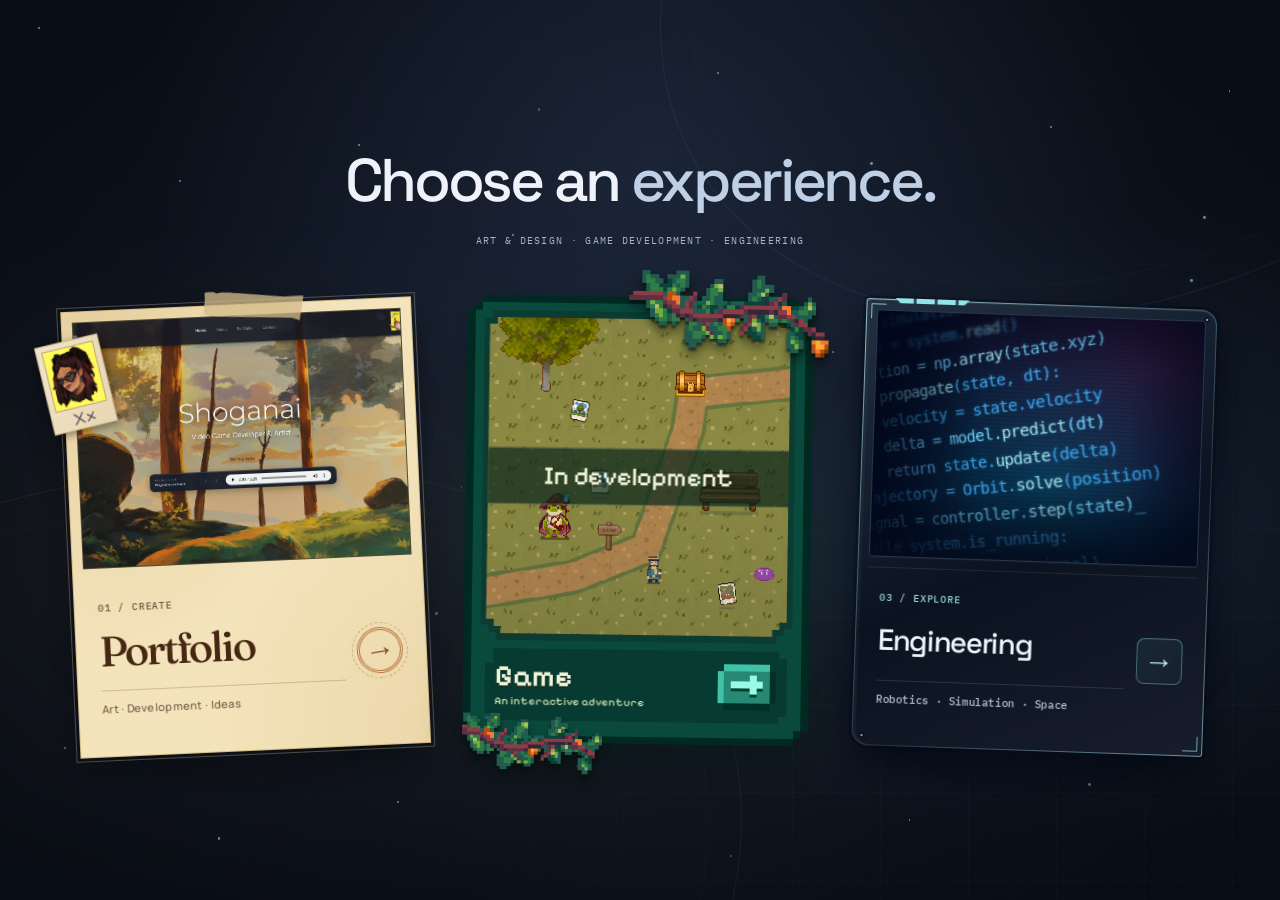
==== commit 3fdeefca: "Updates" ====
--- a/index.html
+++ b/index.html
@@ -86,7 +86,7 @@
                 </div>
                 <span class="postcard" aria-hidden="true">
                     <span class="polaroid-window">
-                        <img class="polaroid-art" src="assets/landing/polaroid-tree.webp" width="384" height="480" alt="" decoding="async">
+                        <img class="polaroid-art" src="assets/landing/polaroid-me.png" width="384" height="480" alt="" decoding="async">
                     </span>
                     <svg class="polaroid-signature" viewBox="0 0 42 20" aria-hidden="true" focusable="false">
                         <g fill="none" stroke="currentColor" stroke-width="1.8" stroke-linecap="round">
@@ -119,7 +119,7 @@
                 <span class="game-ivy ivy-bottom" aria-hidden="true"></span>
             </a>
 
-            <!-- Engineering: continuous typing, with a satellite orbit on hover or focus. -->
+            <!-- Engineering: continuous typing and screen scan on hover. -->
             <a class="experience engineering-card" href="engineering/index.html" aria-labelledby="engineering-title" aria-describedby="engineering-description">
                 <div class="card-frame">
                     <div class="card-art">
@@ -150,6 +150,7 @@
                     </div>
                 </div>
 
+                <!-- Satellite orbit disabled.
                 <svg class="engineering-orbit orbit-back" aria-hidden="true" focusable="false"><path class="engineering-orbit-path" fill="none"/></svg>
                 <svg class="engineering-orbit orbit-front" aria-hidden="true" focusable="false"><path class="engineering-orbit-path" fill="none"/></svg>
                 <span class="orbit-object" aria-hidden="true">
@@ -163,6 +164,7 @@
                         </g>
                     </svg>
                 </span>
+                -->
             </a>
         </nav>
     </main>
--- a/style.css
+++ b/style.css
@@ -174,7 +174,6 @@
 .engineering-card .card-caption p { font-family: var(--mono); letter-spacing: -.035em; }
 .engineering-card .card-arrow { border: 1px solid #8dd8dd66; border-radius: 8px; color: #b5eced; background: linear-gradient(135deg, #66bac31a, #477c9410); box-shadow: inset 0 1px #d5faff0a; }
 .engineering-card .card-art::before { content: ""; position: absolute; z-index: 2; inset: -40% 0 auto; height: 35%; opacity: 0; pointer-events: none; background: linear-gradient(transparent, #b6f4ff0b, #b6f4ff24); border-bottom: 1px solid #b6f4ff55; }
-.engineering-card .card-art::before { animation: panel-scan 6s ease-out infinite; }
 
 .engineering-card .card-frame { z-index: 0; }
 .engineering-orbit { position: absolute; z-index: 1; inset: 0; width: 100%; height: 100%; overflow: visible; opacity: 0; pointer-events: none; }
@@ -192,6 +191,7 @@
 .experience:focus-visible { outline: 2px solid #d6e5f4; outline-offset: 10px; }
 .experience:focus-visible .card-arrow { transform: translateX(3px); }
 @media (hover: hover) {
+    .engineering-card:hover .card-art::before { animation: panel-scan 6s ease-out infinite; }
     .experience:hover { z-index: 3; transform: rotate(0deg) translateY(-9px); filter: drop-shadow(0 24px 23px var(--shadow)); }
     .experience:hover::before { opacity: .9; }
     .experience:hover .card-arrow { transform: translateX(3px); }
@@ -201,7 +201,7 @@
 @keyframes photo-reflection { to { transform: translateX(100%); } }
 @keyframes code-type { 0%, 8% { clip-path: inset(0 100% 0 0); } 48%, 94% { clip-path: inset(0 0 0 0); } 100% { clip-path: inset(0 100% 0 0); } }
 @keyframes code-caret { 50% { opacity: 0; } }
-@keyframes panel-scan { 0%, 20% { transform: translateY(0); opacity: 0; } 25% { opacity: .55; } 75% { transform: translateY(430%); opacity: .4; } 80%, 100% { transform: translateY(430%); opacity: 0; } }
+@keyframes panel-scan { 0% { transform: translateY(20%); opacity: .55; } 65% { transform: translateY(430%); opacity: .4; } 70%, 100% { transform: translateY(430%); opacity: 0; } }
 @keyframes arrive { from { opacity: 0; translate: 0 12px; } to { opacity: 1; translate: 0 0; } }
 @keyframes particle-drift { 0% { transform: translate(0, 25px); opacity: .15; } 45% { opacity: .65; } 100% { transform: translate(var(--drift, 15px), -65px); opacity: .25; } }
 @keyframes enter-world { to { transform: translateY(-10px) rotate(0deg) scale(1.025); } }
@@ -211,7 +211,7 @@
     .portfolio-card:not(.is-entering) { animation-delay: 140ms; }
     .game-card:not(.is-entering) { animation-delay: 260ms; }
     .engineering-card:not(.is-entering) { animation-delay: 380ms; }
-    .fireflies i { animation: particle-drift var(--duration, 24s) ease-in-out var(--delay) infinite alternate; }
+    .fireflies i { animation: particle-drift calc(var(--duration, 24s) * .7) ease-in-out var(--delay) infinite alternate; }
     .experience.is-entering { z-index: 5; animation: enter-world 240ms ease-out forwards; }
 }
 
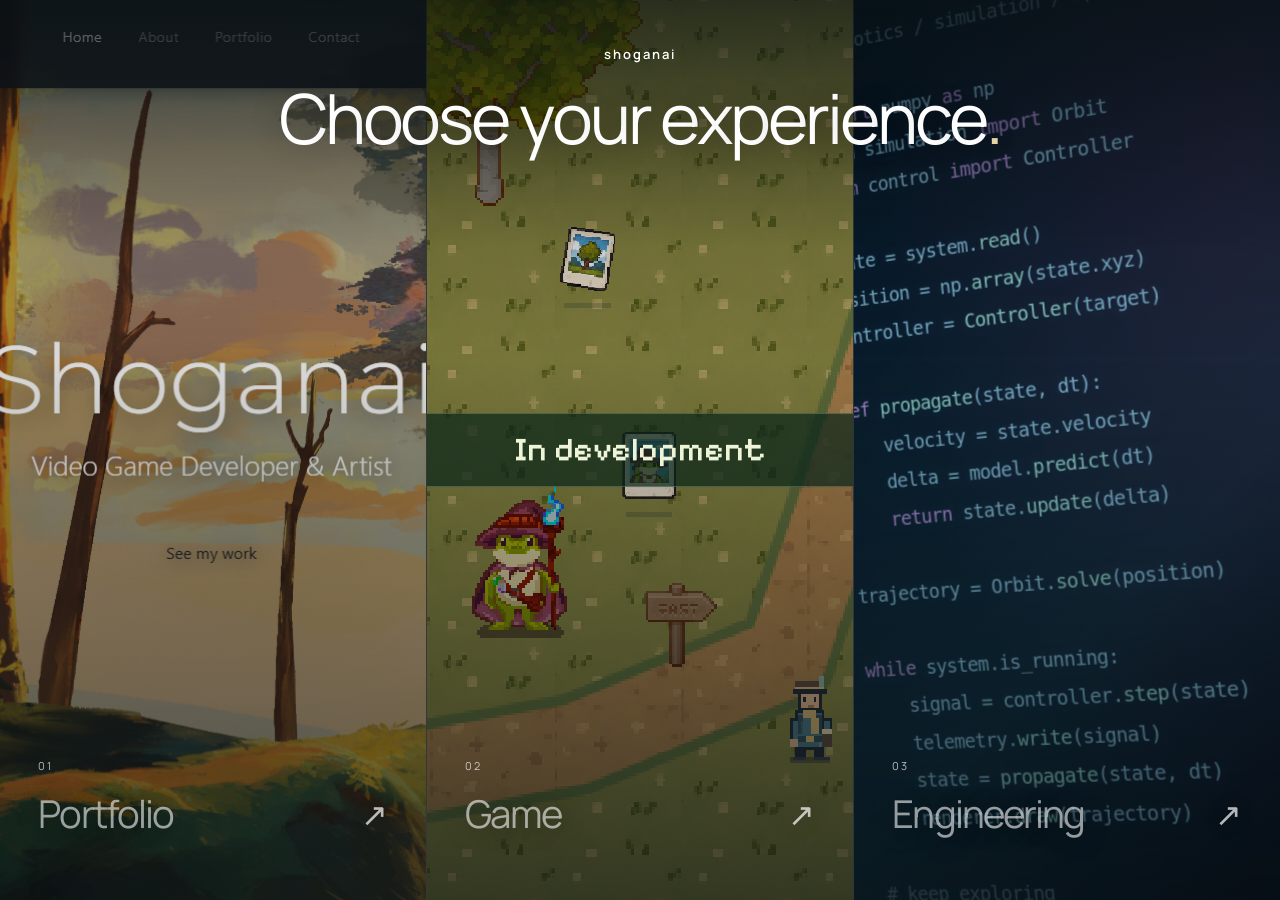
==== commit 8afc3884: "Made changes in index" ====
--- a/index.html
+++ b/index.html
@@ -3,168 +3,70 @@
 <head>
     <meta charset="utf-8">
     <meta name="viewport" content="width=device-width, initial-scale=1">
-    <meta name="theme-color" content="#090f1a">
-    <title> &mdash; Choose an experience.</title>
-    <meta name="description" content="Three worlds, one creator. Explore María Soriano's art portfolio, step into her interactive adventure, or discover engineering, robotics and space systems.">
+    <meta name="theme-color" content="#11191b">
+    <meta name="description" content="Choose your experience: María Soriano’s art portfolio, interactive game or engineering projects.">
+    <title>Shoganai — Choose your experience</title>
     <link rel="preconnect" href="https://fonts.googleapis.com">
     <link rel="preconnect" href="https://fonts.gstatic.com" crossorigin>
-    <link href="https://fonts.googleapis.com/css2?family=Manrope:wght@400;500;600&family=Space+Grotesk:wght@400;500;600&family=Fraunces:wght@500;600&family=Pixelify+Sans:wght@500;600&family=IBM+Plex+Mono:wght@400;500&display=swap" rel="stylesheet">
-    <link rel="stylesheet" href="style.css">
-    <script src="landing.js" defer></script>
+    <link href="https://fonts.googleapis.com/css2?family=Manrope:wght@400;500;600&family=Pixelify+Sans:wght@500&display=swap" rel="stylesheet">
+    <link rel="stylesheet" href="style2.css">
 </head>
 <body>
-    <main class="choice-page">
-        <div class="tech-backdrop" aria-hidden="true">
-            <div class="world-glow"></div>
-            <div class="ambient-orbit orbit-one"></div>
-            <div class="ambient-orbit orbit-two"></div>
-        </div>
-        <div class="fireflies" aria-hidden="true">
-            <i style="--x:3%;--y:3%;--delay:-0.0s;--duration:16s;--size:1.5px;--drift:-22px"></i>
-            <i style="--x:40%;--y:26%;--delay:-1.7s;--duration:19s;--size:2.2px;--drift:-11px"></i>
-            <i style="--x:77%;--y:49%;--delay:-3.4s;--duration:22s;--size:2.9px;--drift:0px"></i>
-            <i style="--x:20%;--y:72%;--delay:-5.1s;--duration:25s;--size:1.5px;--drift:11px"></i>
-            <i style="--x:57%;--y:95%;--delay:-6.8s;--duration:28s;--size:2.2px;--drift:22px"></i>
-            <i style="--x:94%;--y:24%;--delay:-8.5s;--duration:31s;--size:2.9px;--drift:-22px"></i>
-            <i style="--x:37%;--y:47%;--delay:-10.2s;--duration:34s;--size:1.5px;--drift:-11px"></i>
-            <i style="--x:74%;--y:70%;--delay:-11.9s;--duration:16s;--size:2.2px;--drift:0px"></i>
-            <i style="--x:17%;--y:93%;--delay:-13.6s;--duration:19s;--size:2.9px;--drift:11px"></i>
-            <i style="--x:54%;--y:22%;--delay:-15.3s;--duration:22s;--size:1.5px;--drift:22px"></i>
-            <i style="--x:91%;--y:45%;--delay:-17.0s;--duration:25s;--size:2.2px;--drift:-22px"></i>
-            <i style="--x:34%;--y:68%;--delay:-18.7s;--duration:28s;--size:2.9px;--drift:-11px"></i>
-            <i style="--x:71%;--y:91%;--delay:-20.4s;--duration:31s;--size:1.5px;--drift:0px"></i>
-            <i style="--x:14%;--y:20%;--delay:-22.1s;--duration:34s;--size:2.2px;--drift:11px"></i>
-            <i style="--x:51%;--y:43%;--delay:-23.8s;--duration:16s;--size:2.9px;--drift:22px"></i>
-            <i style="--x:88%;--y:66%;--delay:-25.5s;--duration:19s;--size:1.5px;--drift:-22px"></i>
-            <i style="--x:31%;--y:89%;--delay:-27.2s;--duration:22s;--size:2.2px;--drift:-11px"></i>
-            <i style="--x:68%;--y:18%;--delay:-28.9s;--duration:25s;--size:2.9px;--drift:0px"></i>
-            <i style="--x:11%;--y:41%;--delay:-30.6s;--duration:28s;--size:1.5px;--drift:11px"></i>
-            <i style="--x:48%;--y:64%;--delay:-32.3s;--duration:31s;--size:2.2px;--drift:22px"></i>
-            <i style="--x:85%;--y:87%;--delay:-34.0s;--duration:34s;--size:2.9px;--drift:-22px"></i>
-            <i style="--x:28%;--y:16%;--delay:-35.7s;--duration:16s;--size:1.5px;--drift:-11px"></i>
-            <i style="--x:65%;--y:39%;--delay:-37.4s;--duration:19s;--size:2.2px;--drift:0px"></i>
-            <i style="--x:8%;--y:62%;--delay:-39.1s;--duration:22s;--size:2.9px;--drift:11px"></i>
-            <i style="--x:45%;--y:85%;--delay:-40.8s;--duration:25s;--size:1.5px;--drift:22px"></i>
-            <i style="--x:82%;--y:14%;--delay:-42.5s;--duration:28s;--size:2.2px;--drift:-22px"></i>
-            <i style="--x:25%;--y:37%;--delay:-44.2s;--duration:31s;--size:2.9px;--drift:-11px"></i>
-            <i style="--x:62%;--y:60%;--delay:-45.9s;--duration:34s;--size:1.5px;--drift:0px"></i>
-            <i style="--x:5%;--y:83%;--delay:-47.6s;--duration:16s;--size:2.2px;--drift:11px"></i>
-            <i style="--x:42%;--y:12%;--delay:-49.3s;--duration:19s;--size:2.9px;--drift:22px"></i>
-            <i style="--x:79%;--y:35%;--delay:-51.0s;--duration:22s;--size:1.5px;--drift:-22px"></i>
-            <i style="--x:22%;--y:58%;--delay:-52.7s;--duration:25s;--size:2.2px;--drift:-11px"></i>
-            <i style="--x:59%;--y:81%;--delay:-54.4s;--duration:28s;--size:2.9px;--drift:0px"></i>
-            <i style="--x:96%;--y:10%;--delay:-56.1s;--duration:31s;--size:1.5px;--drift:11px"></i>
-            <i style="--x:39%;--y:33%;--delay:-57.8s;--duration:34s;--size:2.2px;--drift:22px"></i>
-            <i style="--x:76%;--y:56%;--delay:-59.5s;--duration:16s;--size:2.9px;--drift:-22px"></i>
-            <i style="--x:19%;--y:79%;--delay:-61.2s;--duration:19s;--size:1.5px;--drift:-11px"></i>
-            <i style="--x:56%;--y:8%;--delay:-62.9s;--duration:22s;--size:2.2px;--drift:0px"></i>
-            <i style="--x:93%;--y:31%;--delay:-64.6s;--duration:25s;--size:2.9px;--drift:11px"></i>
-            <i style="--x:36%;--y:54%;--delay:-66.3s;--duration:28s;--size:1.5px;--drift:22px"></i>
-        </div>
+    <main class="experience-screen">
+        <header class="screen-heading">
+            <span class="wordmark">shoganai</span>
+            <h1 aria-label="Choose your experience."><span class="heading-word" aria-hidden="true"><span class="title-letter">C</span><span class="title-letter">h</span><span class="title-letter">o</span><span class="title-letter">o</span><span class="title-letter">s</span><span class="title-letter">e</span></span> <span class="heading-word" aria-hidden="true"><span class="title-letter">y</span><span class="title-letter">o</span><span class="title-letter">u</span><span class="title-letter">r</span></span> <span class="heading-word" aria-hidden="true"><span class="title-letter">e</span><span class="title-letter">x</span><span class="title-letter">p</span><span class="title-letter">e</span><span class="title-letter">r</span><span class="title-letter">i</span><span class="title-letter">e</span><span class="title-letter">n</span><span class="title-letter">c</span><span class="title-letter">e</span><span class="title-letter title-dot">.</span></span></h1>
+        </header>
+        <nav class="experiences" aria-label="Choose your experience">
+            <a class="experience art" href="web/index.html" aria-labelledby="art-title">
+                <img class="experience-image" src="assets/landing/portfolio_1.PNG" alt="" width="1887" height="889" fetchpriority="high" decoding="async">
+                <div class="experience-caption">
+                    <span class="experience-number" aria-hidden="true">01</span>
+                    <h2 id="art-title">Portfolio</h2>
+                    <span class="entry-arrow" aria-hidden="true">↗</span>
+                </div>
+            </a>
+            <a class="experience game" href="game/index.html" aria-labelledby="game-title" aria-describedby="game-status">
+                <img class="experience-image" src="assets/landing/game-cover.png" alt="" width="320" height="240" decoding="async">
+                <span class="game-status" id="game-status">In development</span>
+                <div class="experience-caption">
+                    <span class="experience-number" aria-hidden="true">02</span>
+                    <h2 id="game-title">Game</h2>
+                    <span class="entry-arrow" aria-hidden="true">↗</span>
+                </div>
+            </a>
+            <a class="experience engineering" href="engineering/index.html" aria-labelledby="engineering-title">
+                <div class="experience-image code-scene" aria-hidden="true">
+                    <pre class="code-wall"><code><span class="code-comment"># robotics / simulation / space</span>
 
-        <header class="choice-heading">
-            <h1>Choose an <span class="heading-accent">experience.</span></h1>
-            <p class="world-label">ART &amp; DESIGN &middot; GAME DEVELOPMENT &middot; ENGINEERING</p>
-        </header>
+<span class="syntax-key">import</span> numpy <span class="syntax-key">as</span> np
+<span class="syntax-key">from</span> simulation <span class="syntax-key">import</span> Orbit
+<span class="syntax-key">from</span> control <span class="syntax-key">import</span> Controller
 
-        <nav class="experiences" aria-label="Choose an experience">
-            <!-- Portfolio retains its original paper and artwork. -->
-            <a class="experience portfolio-card" href="web/index.html" aria-labelledby="portfolio-title" aria-describedby="portfolio-description">
-                <span class="tape" aria-hidden="true"></span>
-                <div class="card-frame">
-                    <div class="card-art">
-                        <img src="assets/landing/portfolio.PNG" width="960" height="540" alt="" fetchpriority="high" decoding="async">
-                    </div>
-                    <div class="card-caption">
-                        <div class="caption-copy">
-                            <span class="chapter">01 / CREATE</span>
-                            <h2 id="portfolio-title">Portfolio</h2>
-                            <p id="portfolio-description">Art &middot; Development &middot; Ideas</p>
-                        </div>
-                        <span class="card-arrow" aria-hidden="true">&rarr;</span>
-                    </div>
+state = system.<span class="syntax-call">read</span>()
+position = np.<span class="syntax-call">array</span>(state.xyz)
+controller = <span class="syntax-call">Controller</span>(target)
+
+<span class="syntax-key">def</span> <span class="syntax-call">propagate</span>(state, dt):
+    velocity = state.velocity
+    delta = model.<span class="syntax-call">predict</span>(dt)
+    <span class="syntax-key">return</span> state.<span class="syntax-call">update</span>(delta)
+
+trajectory = Orbit.<span class="syntax-call">solve</span>(position)
+
+<span class="syntax-key">while</span> system.is_running:
+    signal = controller.<span class="syntax-call">step</span>(state)
+    telemetry.<span class="syntax-call">write</span>(signal)
+    state = <span class="syntax-call">propagate</span>(state, dt)
+    renderer.<span class="syntax-call">draw</span>(trajectory)
+
+<span class="code-comment"># keep exploring</span><span class="code-caret">_</span></code></pre>
                 </div>
-                <span class="postcard" aria-hidden="true">
-                    <span class="polaroid-window">
-                        <img class="polaroid-art" src="assets/landing/polaroid-me.png" width="384" height="480" alt="" decoding="async">
-                    </span>
-                    <svg class="polaroid-signature" viewBox="0 0 42 20" aria-hidden="true" focusable="false">
-                        <g fill="none" stroke="currentColor" stroke-width="1.8" stroke-linecap="round">
-                            <path d="M8 3C12 6 15 12 20 17M20 3C16 8 12 13 7 17M26 8C29 10 31 14 35 16M35 7C32 10 29 14 25 17"/>
-                        </g>
-                    </svg>
-                </span>
-            </a>
-
-            <!-- Game cover is composed from the existing game's sprites. -->
-            <a class="experience game-card" href="game/index.html" aria-labelledby="game-title" aria-describedby="game-description game-status">
-                <div class="card-frame">
-                    <div class="card-art">
-                        <span class="game-greeter" aria-hidden="true"></span>
-                        <img src="assets/landing/game-cover.png" width="320" height="240" alt="" decoding="async">
-                        <span class="game-status" id="game-status">In development</span>
-                    </div>
-                    <div class="card-caption">
-                        <div class="caption-copy">
-                            <span class="chapter">02 / PLAY</span>
-                            <h2 id="game-title">Game</h2>
-                            <p id="game-description">An interactive adventure</p>
-                        </div>
-                        <span class="card-arrow" aria-hidden="true">
-                            <span class="game-arrow-art"></span>
-                        </span>
-                    </div>
+                <div class="experience-caption">
+                    <span class="experience-number" aria-hidden="true">03</span>
+                    <h2 id="engineering-title">Engineering</h2>
+                    <span class="entry-arrow" aria-hidden="true">↗</span>
                 </div>
-                <span class="game-ivy ivy-top" aria-hidden="true"></span>
-                <span class="game-ivy ivy-bottom" aria-hidden="true"></span>
-            </a>
-
-            <!-- Engineering: continuous typing and screen scan on hover. -->
-            <a class="experience engineering-card" href="engineering/index.html" aria-labelledby="engineering-title" aria-describedby="engineering-description">
-                <div class="card-frame">
-                    <div class="card-art">
-                        <div class="code-scene" aria-hidden="true">
-                            <pre class="code-wall"><code><span class="code-line"><span class="syntax-key">import</span> numpy <span class="syntax-key">as</span> np</span>
-<span class="code-line"><span class="syntax-key">from</span> simulation <span class="syntax-key">import</span> Orbit</span>
-<span class="code-line">state = system.<span class="syntax-call">read</span>()</span>
-<span class="code-line">position = np.<span class="syntax-call">array</span>(state.xyz)</span>
-<span class="code-line"><span class="syntax-key">def</span> <span class="syntax-call">propagate</span>(state, dt):</span>
-<span class="code-line">    velocity = state.velocity</span>
-<span class="code-line">    delta = model.<span class="syntax-call">predict</span>(dt)</span>
-<span class="code-line">    <span class="syntax-key">return</span> state.<span class="syntax-call">update</span>(delta)</span>
-<span class="code-line">trajectory = Orbit.<span class="syntax-call">solve</span>(position)</span>
-<span class="code-line code-typing">signal = controller.<span class="syntax-call">step</span>(state)<span class="code-caret">_</span></span>
-<span class="code-line"><span class="syntax-key">while</span> system.is_running:</span>
-<span class="code-line">    telemetry.<span class="syntax-call">write</span>(signal)</span>
-<span class="code-line">    state = <span class="syntax-call">propagate</span>(state, dt)</span>
-<span class="code-line">    renderer.<span class="syntax-call">draw</span>(trajectory)</span></code></pre>
-                        </div>
-                    </div>
-                    <div class="card-caption">
-                        <div class="caption-copy">
-                            <span class="chapter">03 / EXPLORE</span>
-                            <h2 id="engineering-title">Engineering</h2>
-                            <p id="engineering-description">Robotics &middot; Simulation &middot; Space</p>
-                        </div>
-                        <span class="card-arrow" aria-hidden="true">&rarr;</span>
-                    </div>
-                </div>
-
-                <!-- Satellite orbit disabled.
-                <svg class="engineering-orbit orbit-back" aria-hidden="true" focusable="false"><path class="engineering-orbit-path" fill="none"/></svg>
-                <svg class="engineering-orbit orbit-front" aria-hidden="true" focusable="false"><path class="engineering-orbit-path" fill="none"/></svg>
-                <span class="orbit-object" aria-hidden="true">
-                    <svg class="orbit-satellite" viewBox="0 0 48 40" focusable="false">
-                        <g stroke-linejoin="round" stroke-linecap="round">
-                            <path d="M12 21h24" stroke="#78bdf3" stroke-width="1.2"/>
-                            <path d="M3 14h10v14H3zM35 14h10v14H35z" fill="#143c61" stroke="#78bdf3" stroke-width="1.2"/>
-                            <path d="M8 14v14M40 14v14M3 21h10M35 21h10" stroke="#498ac0" stroke-width=".8"/>
-                            <rect x="18" y="14" width="12" height="15" rx="1" fill="#1b4a72" stroke="#b4ddff" stroke-width="1.2"/>
-                            <path d="M24 14V7l5-3" fill="none" stroke="#b4ddff" stroke-width="1.2"/>
-                        </g>
-                    </svg>
-                </span>
-                -->
             </a>
         </nav>
     </main>
--- a/style2.css
+++ b/style2.css
@@ -0,0 +1,79 @@
+:root {
+    color-scheme: dark;
+    font-family: 'Manrope', Arial, sans-serif;
+    color: #fff;
+    background: #11191b;
+    font-synthesis: none;
+    -webkit-font-smoothing: antialiased;
+}
+
+* { box-sizing: border-box; }
+html, body { margin: 0; width: 100%; height: 100%; overflow: hidden; }
+a { color: inherit; text-decoration: none; }
+.experience-screen { position: relative; width: 100%; height: 100vh; height: 100dvh; overflow: hidden; }
+.screen-heading { position: absolute; inset: 0 0 auto; z-index: 3; padding: clamp(30px, 5vh, 64px) 32px 90px; text-align: center; pointer-events: none; background: linear-gradient(#071012aa, transparent); }
+.wordmark { display: block; margin-bottom: 15px; font-size: 13px; font-weight: 600; letter-spacing: .15em; }
+h1 { margin: 0; font-family: 'Manrope', Arial, sans-serif; font-size: clamp(44px, 5.4vw, 88px); font-weight: 400; line-height: 1.15; letter-spacing: -.045em; text-wrap: balance; text-shadow: 0 2px 30px #0005; }
+.heading-word { display: inline-block; white-space: nowrap; }
+.title-letter { display: inline-block; pointer-events: auto; cursor: default; transition: color .65s ease; }
+.title-dot { color: #e5d2a7; }
+.title-letter:hover { color: #ffd166; transition-duration: .12s; }
+.experiences { display: flex; width: 100%; height: 100%; }
+.experience { position: relative; flex: 1 1 0; min-width: 0; min-height: 0; overflow: hidden; isolation: isolate; transition: flex-grow .8s cubic-bezier(.22,.68,.2,1); }
+.experience + .experience { border-left: 1px solid #ffffff24; }
+.experience::after { content: ''; position: absolute; inset: 0; z-index: 0; pointer-events: none; background: linear-gradient(180deg, #07101212 25%, transparent 40%, #07101299 100%); }
+.experience-image { display: block; position: absolute; inset: 0; width: 100%; height: 100%; object-fit: cover; filter: brightness(.85); transform: scale(1.025); transition: transform 1s cubic-bezier(.22,.68,.2,1), filter .7s ease; }
+.art .experience-image { object-position: center; }
+.game .experience-image { image-rendering: pixelated; object-position: 43% center; }
+.engineering { background: #081521; }
+.code-scene { background: radial-gradient(ellipse at 90% 15%, #782e6440, transparent 65%), linear-gradient(135deg, #081729, #102e40 65%, #080d20); }
+.code-wall { position: absolute; top: 50%; left: -16px; margin: 0; width: max-content; color: #8fcbe8; font: 400 clamp(16px, 1.5vw, 24px)/1.85 Consolas, 'Courier New', monospace; letter-spacing: -.04em; transform: translateY(-50%) perspective(900px) rotateY(-12deg) rotateZ(-6deg); text-shadow: 0 0 14px #259cf730; }
+.syntax-key { color: #bf9ae8; }
+.syntax-call { color: #9de7dc; }
+.code-comment { color: #638298; }
+.code-caret { color: #e6c58b; }
+.game-status { position: absolute; z-index: 1; top: 50%; left: 0; width: 100%; transform: translateY(-50%); padding: 16px 8px; border-block: 1px solid #c8ddb340; background: #09251bb3; color: #eef4d7; font: 500 clamp(26px, 2.6vw, 38px)/1.2 'Pixelify Sans', monospace; text-align: center; pointer-events: none; }
+.experience-caption { position: absolute; z-index: 1; left: clamp(22px, 3vw, 60px); right: clamp(22px, 3vw, 60px); bottom: 7vh; display: flex; align-items: center; gap: 18px; text-shadow: 0 2px 25px #0006; }
+.experience-number { position: absolute; bottom: calc(100% + 18px); font-size: 11px; letter-spacing: .15em; opacity: .7; }
+h2 { position: relative; margin: 0; color: rgb(255 255 255 / 58%); font-size: clamp(24px, 3vw, 50px); font-weight: 400; line-height: 1.2; letter-spacing: -.05em; transition: color .45s ease, transform .5s ease; }
+.entry-arrow { margin-left: auto; font-size: clamp(24px, 2.5vw, 38px); opacity: .7; transition: transform .5s ease, opacity .5s ease; }
+.experience:focus-visible { outline: 3px solid #f3dfae; outline-offset: -7px; z-index: 2; flex-grow: 1.65; }
+.experience:focus-visible .experience-image { filter: brightness(1); transform: scale(1.07); }
+.experience:focus-visible .entry-arrow { opacity: 1; transform: translate(4px, -4px); }
+.experience:focus-visible h2 { color: rgb(255 255 255 / 90%); transform: translateY(-3px); }
+
+@media (hover: hover) and (pointer: fine) {
+    .experience:hover { flex-grow: 1.65; }
+    .experience:hover .experience-image { filter: brightness(1); transform: scale(1.07); }
+    .experiences:has(.experience:hover) .experience:not(:hover) .experience-image { filter: brightness(.6) saturate(.8); }
+    .experience:hover .entry-arrow { opacity: 1; transform: translate(4px, -4px); }
+    .experience:hover h2 { color: rgb(255 255 255 / 90%); transform: translateY(-3px); }
+}
+
+@media (max-width: 700px) {
+    .screen-heading { padding: max(20px, env(safe-area-inset-top)) 20px 48px; }
+    .wordmark { font-size: 10px; margin-bottom: 8px; }
+    h1 { font-size: clamp(30px, 7.8vw, 42px); }
+    .experiences { flex-direction: column; }
+    .experience + .experience { border-left: 0; border-top: 1px solid #ffffff24; }
+    .experience-caption { left: 24px; right: 24px; bottom: max(16px, env(safe-area-inset-bottom)); gap: 12px; }
+    .experience-number { position: static; font-size: 9px; }
+    h2 { font-size: clamp(26px, 6.7vw, 38px); }
+    .entry-arrow { font-size: 26px; }
+    .game .experience-image { object-position: center 58%; }
+    .code-wall { left: 18px; font-size: 13px; line-height: 1.7; }
+    .game-status { padding: 10px; font-size: 26px; }
+}
+
+@media (max-height: 450px) and (orientation: landscape) {
+    .screen-heading { padding-top: 16px; padding-bottom: 35px; }
+    .wordmark { font-size: 10px; margin-bottom: 8px; }
+    h1 { font-size: 36px; }
+    .experience-caption { bottom: 18px; left: 20px; right: 20px; }
+    h2 { font-size: clamp(21px, 3.2vw, 32px); }
+    .experience-number { bottom: calc(100% + 10px); }
+}
+
+@media (prefers-reduced-motion: reduce) {
+    *, *::before, *::after { transition: none !important; }
+}
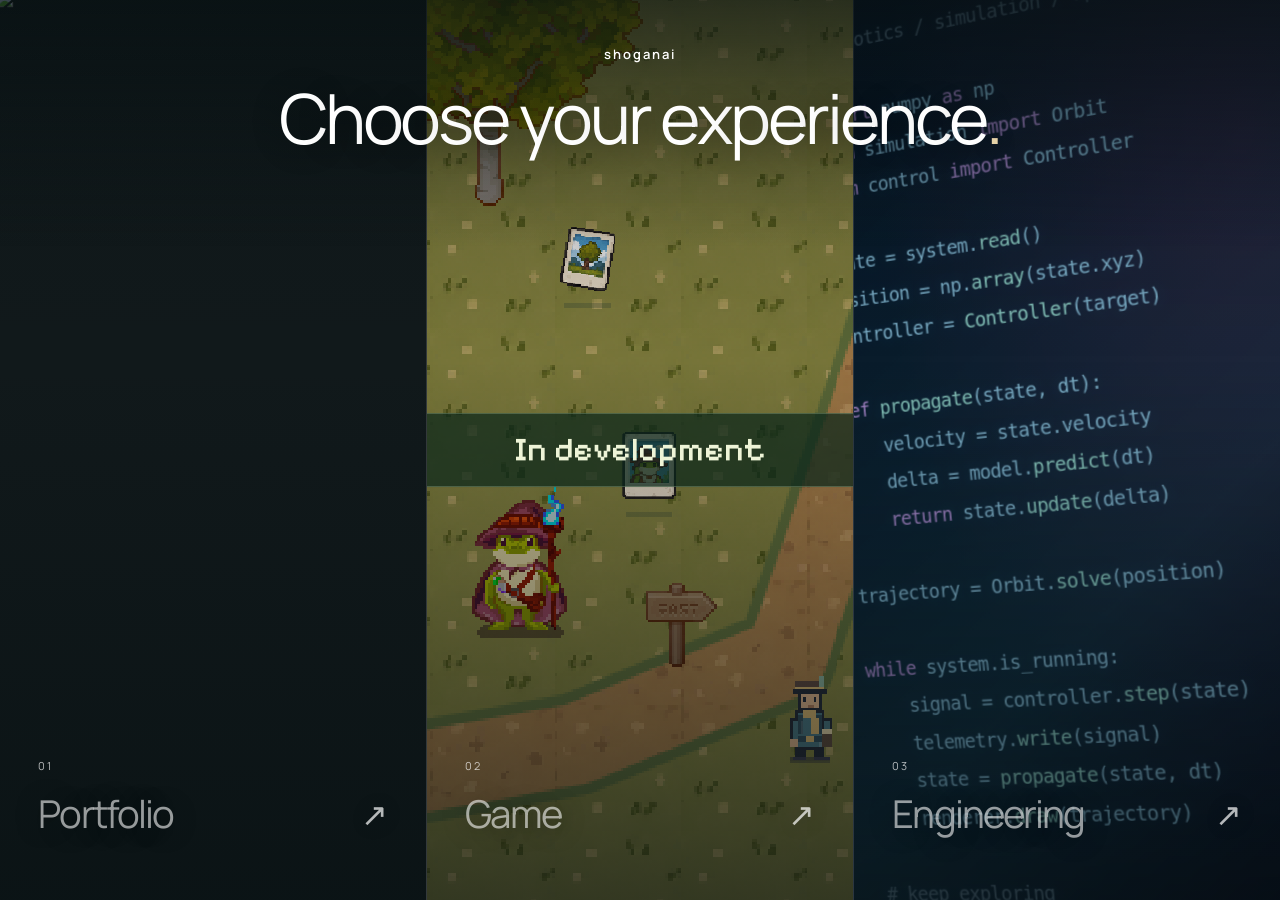
==== commit 842ad781: "Final" ====
--- a/index.html
+++ b/index.html
@@ -19,7 +19,7 @@
         </header>
         <nav class="experiences" aria-label="Choose your experience">
             <a class="experience art" href="web/index.html" aria-labelledby="art-title">
-                <img class="experience-image" src="assets/landing/portfolio_1.PNG" alt="" width="1887" height="889" fetchpriority="high" decoding="async">
+                <img class="experience-image" src="assets/landing/portfolio_0.PNG" alt="" width="1887" height="889" fetchpriority="high" decoding="async">
                 <div class="experience-caption">
                     <span class="experience-number" aria-hidden="true">01</span>
                     <h2 id="art-title">Portfolio</h2>
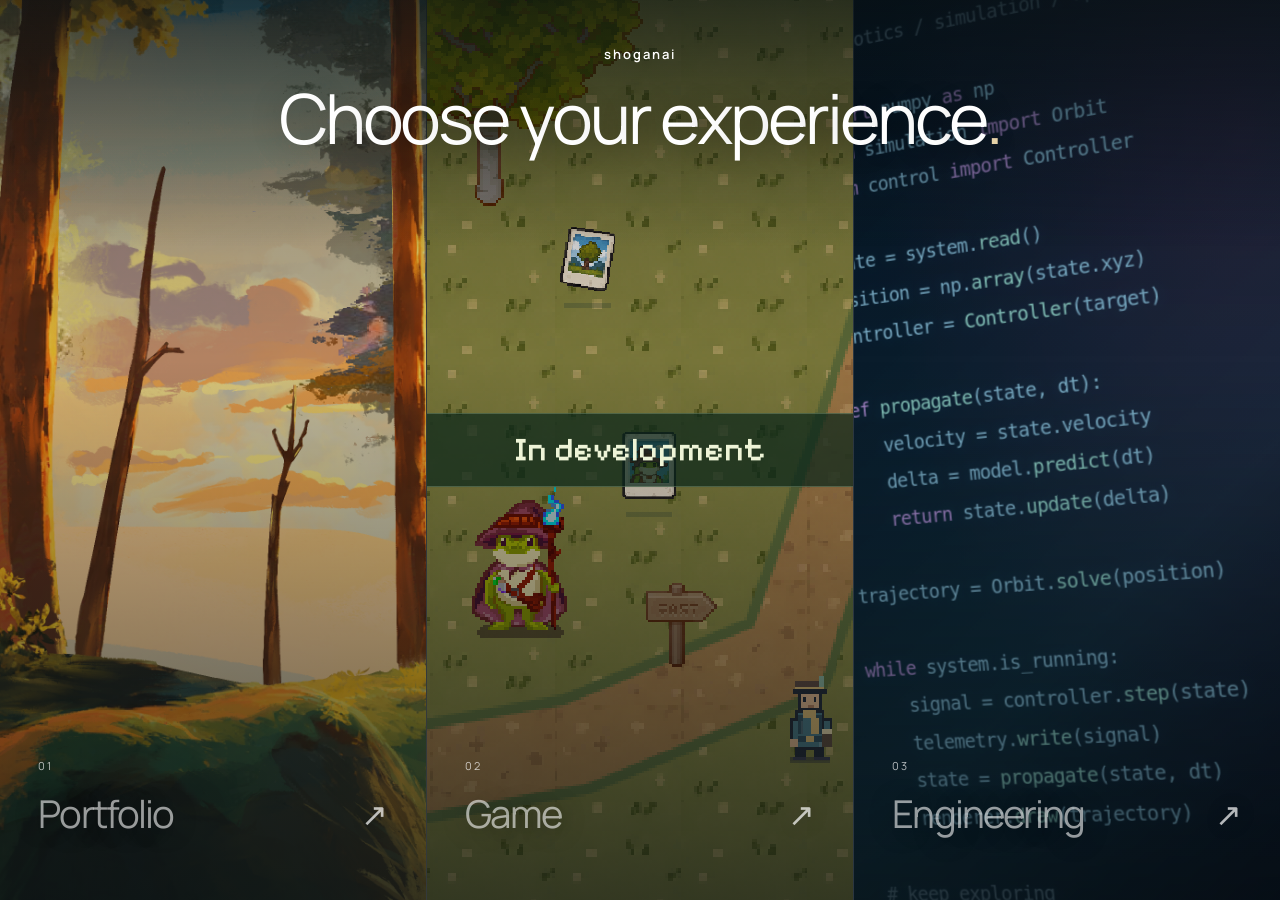
==== commit 50ccb9f9: "Shoganai web: fixed issues" ====
--- a/index.html
+++ b/index.html
@@ -19,7 +19,7 @@
         </header>
         <nav class="experiences" aria-label="Choose your experience">
             <a class="experience art" href="web/index.html" aria-labelledby="art-title">
-                <img class="experience-image" src="assets/landing/portfolio_0.PNG" alt="" width="1887" height="889" fetchpriority="high" decoding="async">
+                <img class="experience-image" src="assets/landing/portfolio_0.png" alt="" width="1887" height="889" fetchpriority="high" decoding="async">
                 <div class="experience-caption">
                     <span class="experience-number" aria-hidden="true">01</span>
                     <h2 id="art-title">Portfolio</h2>
